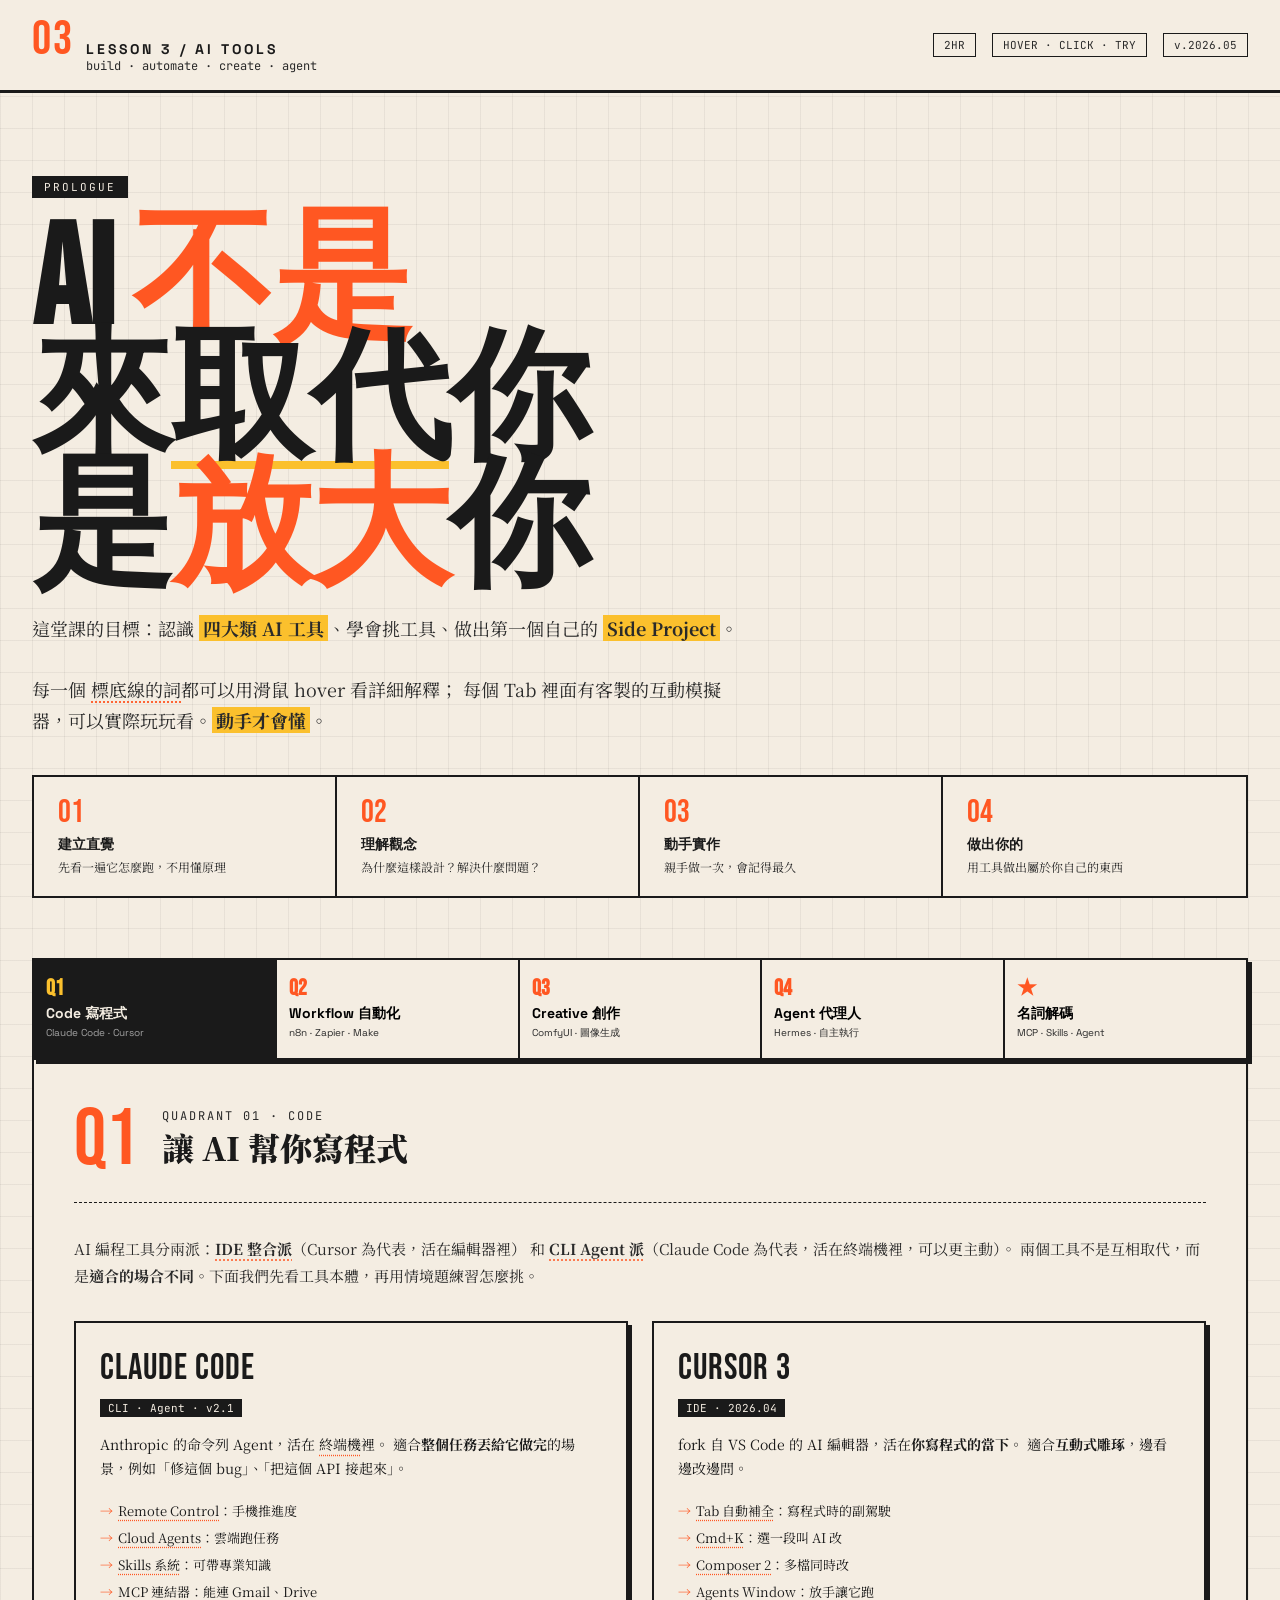
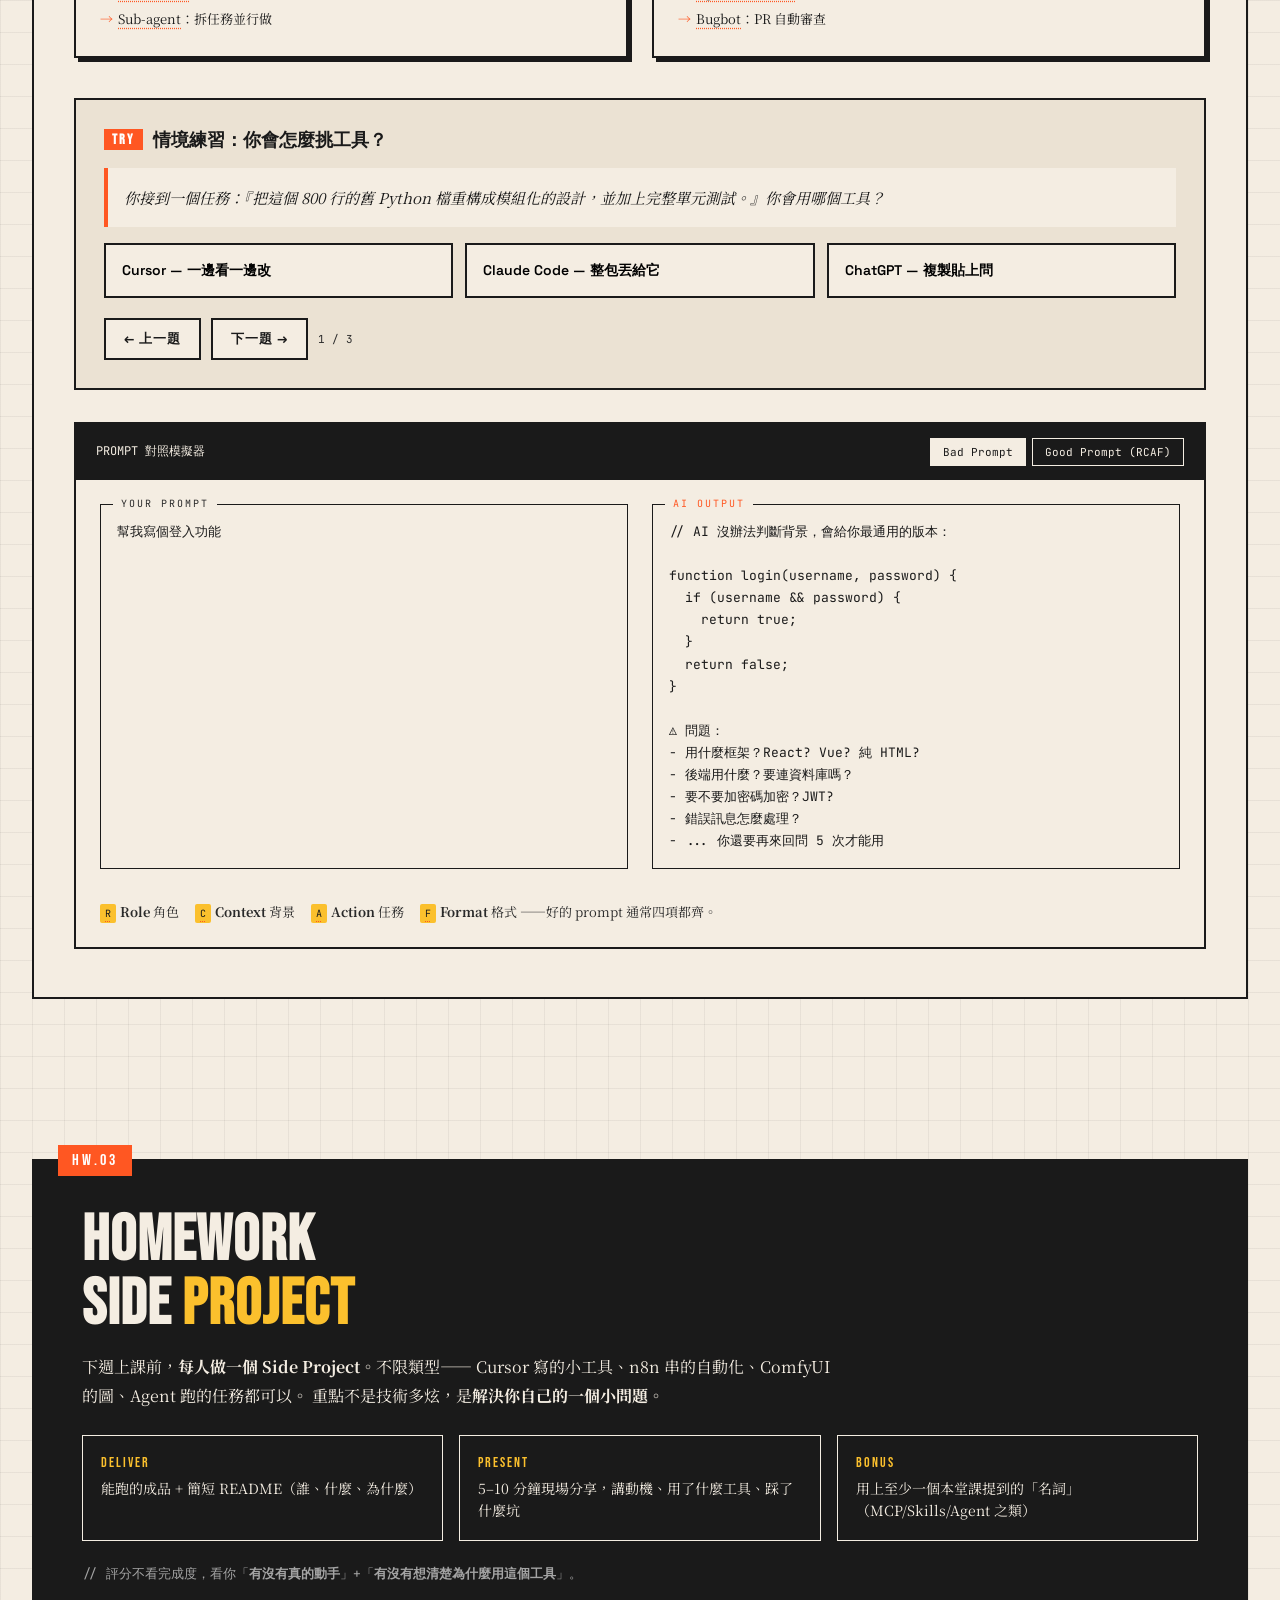
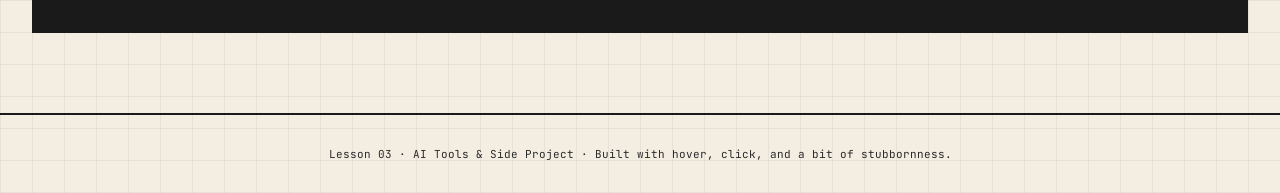
==== web/index.html @ 07c7d07a "version v1.0.0" ====
<!DOCTYPE html>
<html lang="zh-Hant">
<head>
<meta charset="UTF-8">
<meta name="viewport" content="width=device-width, initial-scale=1.0">
<title>Lesson 3 — AI 工具與 Side Project</title>
<link rel="preconnect" href="https://fonts.googleapis.com">
<link rel="preconnect" href="https://fonts.gstatic.com" crossorigin>
<link href="https://fonts.googleapis.com/css2?family=Bebas+Neue&family=Noto+Serif+TC:wght@400;500;700;900&family=JetBrains+Mono:wght@400;500;700&family=Space+Grotesk:wght@400;600;700&display=swap" rel="stylesheet">
<style>
:root {
  --paper: #f4ede2;
  --paper-deep: #ebe2d3;
  --ink: #1a1a1a;
  --ink-soft: #2a2a2a;
  --accent: #ff5722;
  --yellow: #fbc02d;
  --blue: #2962ff;
  --green: #00c853;
  --purple: #6a1b9a;
  --pink: #e91e63;
  --grid: rgba(26, 26, 26, 0.06);
  --shadow: 4px 4px 0 var(--ink);
  --shadow-sm: 2px 2px 0 var(--ink);
}

* { box-sizing: border-box; margin: 0; padding: 0; }

html { scroll-behavior: smooth; }

body {
  font-family: 'Noto Serif TC', serif;
  background: var(--paper);
  color: var(--ink);
  min-height: 100vh;
  overflow-x: hidden;
  background-image:
    linear-gradient(var(--grid) 1px, transparent 1px),
    linear-gradient(90deg, var(--grid) 1px, transparent 1px);
  background-size: 32px 32px;
}

/* ============ HEADER ============ */
header {
  border-bottom: 3px solid var(--ink);
  background: var(--paper);
  position: sticky;
  top: 0;
  z-index: 100;
  backdrop-filter: blur(10px);
}

.header-inner {
  max-width: 1400px;
  margin: 0 auto;
  padding: 16px 32px;
  display: flex;
  align-items: center;
  justify-content: space-between;
  gap: 24px;
  flex-wrap: wrap;
}

.brand {
  display: flex;
  align-items: baseline;
  gap: 12px;
}

.brand-no {
  font-family: 'Bebas Neue', sans-serif;
  font-size: 48px;
  line-height: 1;
  color: var(--accent);
  letter-spacing: 2px;
}

.brand-title {
  font-family: 'Space Grotesk', sans-serif;
  font-weight: 700;
  font-size: 14px;
  text-transform: uppercase;
  letter-spacing: 3px;
}

.brand-sub {
  font-size: 12px;
  color: var(--ink-soft);
  font-family: 'JetBrains Mono', monospace;
}

.meta {
  display: flex;
  gap: 16px;
  font-family: 'JetBrains Mono', monospace;
  font-size: 11px;
  color: var(--ink-soft);
}

.meta div { padding: 4px 10px; border: 1px solid var(--ink); }

/* ============ HERO ============ */
.hero {
  max-width: 1400px;
  margin: 0 auto;
  padding: 80px 32px 60px;
  position: relative;
}

.hero-label {
  display: inline-block;
  background: var(--ink);
  color: var(--paper);
  padding: 4px 12px;
  font-family: 'JetBrains Mono', monospace;
  font-size: 11px;
  letter-spacing: 2px;
  margin-bottom: 24px;
}

.hero-title {
  font-family: 'Bebas Neue', sans-serif;
  font-size: clamp(60px, 11vw, 180px);
  line-height: 0.85;
  letter-spacing: -2px;
  margin-bottom: 24px;
}

.hero-title .em { color: var(--accent); }
.hero-title .underline {
  display: inline-block;
  border-bottom: 8px solid var(--yellow);
  padding-bottom: 0;
}

.hero-deck {
  font-size: 18px;
  max-width: 720px;
  line-height: 1.7;
  margin-bottom: 40px;
  color: var(--ink-soft);
}

.hero-deck b { background: var(--yellow); padding: 0 4px; }

.hero-philos {
  display: grid;
  grid-template-columns: repeat(4, 1fr);
  gap: 0;
  border: 2px solid var(--ink);
  background: var(--paper);
  margin-top: 40px;
}

.hero-philos > div {
  padding: 20px 24px;
  border-right: 2px solid var(--ink);
  position: relative;
}
.hero-philos > div:last-child { border-right: none; }

.hero-philos .step {
  font-family: 'Bebas Neue', sans-serif;
  font-size: 32px;
  color: var(--accent);
  line-height: 1;
}
.hero-philos .step-label {
  font-family: 'Space Grotesk', sans-serif;
  font-weight: 700;
  font-size: 14px;
  margin-top: 6px;
}
.hero-philos .step-desc {
  font-size: 12px;
  color: var(--ink-soft);
  margin-top: 4px;
  line-height: 1.5;
}

/* ============ TABS ============ */
.tabs-section {
  max-width: 1400px;
  margin: 0 auto;
  padding: 0 32px 80px;
}

.tabs-bar {
  display: flex;
  gap: 0;
  border: 2px solid var(--ink);
  background: var(--paper);
  margin-bottom: 0;
  position: sticky;
  top: 90px;
  z-index: 50;
  box-shadow: var(--shadow);
  flex-wrap: wrap;
}

.tab {
  flex: 1;
  min-width: 140px;
  padding: 18px 12px;
  background: var(--paper);
  border: none;
  border-right: 2px solid var(--ink);
  cursor: pointer;
  font-family: 'Space Grotesk', sans-serif;
  font-weight: 700;
  font-size: 13px;
  text-align: left;
  position: relative;
  transition: all 0.2s;
}
.tab:last-child { border-right: none; }

.tab .tab-no {
  font-family: 'Bebas Neue', sans-serif;
  font-size: 22px;
  line-height: 1;
  color: var(--accent);
  display: block;
  margin-bottom: 4px;
}

.tab .tab-name {
  font-size: 14px;
  display: block;
}

.tab .tab-sub {
  font-size: 10px;
  color: var(--ink-soft);
  margin-top: 2px;
  font-weight: 400;
}

.tab:hover {
  background: var(--paper-deep);
}

.tab.active {
  background: var(--ink);
  color: var(--paper);
}
.tab.active .tab-no { color: var(--yellow); }
.tab.active .tab-sub { color: rgba(255,255,255,0.6); }

.tab-panel {
  display: none;
  border: 2px solid var(--ink);
  border-top: none;
  background: var(--paper);
  padding: 48px 40px;
  min-height: 500px;
  animation: fadeIn 0.3s ease;
}

.tab-panel.active { display: block; }

@keyframes fadeIn {
  from { opacity: 0; transform: translateY(8px); }
  to { opacity: 1; transform: translateY(0); }
}

/* ============ TAB CONTENT — SHARED ============ */
.panel-header {
  display: flex;
  align-items: flex-start;
  gap: 24px;
  margin-bottom: 32px;
  padding-bottom: 24px;
  border-bottom: 1px dashed var(--ink);
}

.panel-no {
  font-family: 'Bebas Neue', sans-serif;
  font-size: 80px;
  line-height: 0.8;
  color: var(--accent);
}

.panel-title {
  flex: 1;
}

.panel-title h2 {
  font-family: 'Noto Serif TC', serif;
  font-weight: 900;
  font-size: 32px;
  margin-bottom: 8px;
}

.panel-title .quad {
  font-family: 'JetBrains Mono', monospace;
  font-size: 12px;
  letter-spacing: 2px;
  color: var(--ink-soft);
  text-transform: uppercase;
}

.panel-intro {
  font-size: 15px;
  line-height: 1.8;
  margin-bottom: 32px;
  color: var(--ink-soft);
}

/* ============ HOVER TOOLTIPS (rich) ============ */
.tip {
  position: relative;
  cursor: help;
  text-decoration: underline;
  text-decoration-style: dotted;
  text-decoration-color: var(--accent);
  text-underline-offset: 4px;
}

.tip[data-rich]::after {
  content: '';
  position: absolute;
  z-index: 999;
  pointer-events: none;
}

/* tooltip box rendered via JS */
.rich-tooltip {
  position: fixed;
  z-index: 9999;
  background: var(--ink);
  color: var(--paper);
  padding: 18px 20px;
  max-width: 360px;
  font-family: 'Noto Serif TC', serif;
  font-size: 13px;
  line-height: 1.7;
  box-shadow: 6px 6px 0 var(--accent);
  border: 2px solid var(--ink);
  pointer-events: none;
  opacity: 0;
  transform: translateY(-4px);
  transition: opacity 0.15s, transform 0.15s;
}
.rich-tooltip.visible { opacity: 1; transform: translateY(0); }

.rich-tooltip .rt-title {
  font-family: 'Space Grotesk', sans-serif;
  font-weight: 700;
  font-size: 14px;
  color: var(--yellow);
  margin-bottom: 6px;
  text-transform: uppercase;
  letter-spacing: 1px;
}

.rich-tooltip .rt-section {
  margin-top: 10px;
  padding-top: 10px;
  border-top: 1px dashed rgba(255,255,255,0.2);
}

.rich-tooltip .rt-label {
  font-family: 'JetBrains Mono', monospace;
  font-size: 10px;
  letter-spacing: 2px;
  color: var(--accent);
  text-transform: uppercase;
  margin-bottom: 3px;
}

.rich-tooltip .rt-text { font-size: 13px; line-height: 1.6; }

/* ============ TAB 1 — CODE TOOLS ============ */
.code-grid {
  display: grid;
  grid-template-columns: 1fr 1fr;
  gap: 24px;
  margin-bottom: 40px;
}

.tool-card {
  border: 2px solid var(--ink);
  background: var(--paper);
  padding: 24px;
  position: relative;
  box-shadow: var(--shadow);
}

.tool-card .tool-name {
  font-family: 'Bebas Neue', sans-serif;
  font-size: 36px;
  letter-spacing: 1px;
  margin-bottom: 4px;
}

.tool-card .tool-tag {
  font-family: 'JetBrains Mono', monospace;
  font-size: 11px;
  background: var(--ink);
  color: var(--paper);
  padding: 2px 8px;
  display: inline-block;
  margin-bottom: 16px;
}

.tool-card .tool-desc {
  font-size: 14px;
  line-height: 1.7;
  margin-bottom: 16px;
}

.tool-card .tool-features {
  list-style: none;
  padding: 0;
}

.tool-card .tool-features li {
  font-size: 13px;
  padding: 4px 0;
  padding-left: 18px;
  position: relative;
}
.tool-card .tool-features li::before {
  content: '→';
  position: absolute;
  left: 0;
  color: var(--accent);
  font-weight: bold;
}

/* Scenario picker */
.scenario-box {
  border: 2px solid var(--ink);
  background: var(--paper-deep);
  padding: 28px;
  margin-bottom: 32px;
}

.scenario-box h3 {
  font-family: 'Space Grotesk', sans-serif;
  font-size: 18px;
  margin-bottom: 8px;
  display: flex;
  align-items: center;
  gap: 10px;
}

.scenario-box h3::before {
  content: 'TRY';
  background: var(--accent);
  color: white;
  padding: 2px 8px;
  font-family: 'Bebas Neue', sans-serif;
  font-size: 14px;
  letter-spacing: 2px;
}

.scenario-prompt {
  font-size: 15px;
  line-height: 1.8;
  margin: 16px 0;
  padding: 16px;
  background: var(--paper);
  border-left: 4px solid var(--accent);
  font-style: italic;
}

.scenario-options {
  display: grid;
  grid-template-columns: repeat(auto-fit, minmax(180px, 1fr));
  gap: 12px;
  margin-top: 16px;
}

.scenario-option {
  padding: 16px;
  border: 2px solid var(--ink);
  background: var(--paper);
  cursor: pointer;
  font-family: 'Space Grotesk', sans-serif;
  font-weight: 600;
  font-size: 14px;
  text-align: left;
  transition: all 0.2s;
  position: relative;
}

.scenario-option:hover {
  background: var(--yellow);
  transform: translate(-2px, -2px);
  box-shadow: var(--shadow-sm);
}

.scenario-option.correct {
  background: var(--green);
  color: white;
  border-color: var(--green);
}
.scenario-option.wrong {
  background: var(--paper-deep);
  opacity: 0.6;
  text-decoration: line-through;
}

.scenario-feedback {
  margin-top: 20px;
  padding: 16px;
  background: var(--ink);
  color: var(--paper);
  font-size: 14px;
  line-height: 1.7;
  display: none;
}
.scenario-feedback.show { display: block; animation: fadeIn 0.3s; }
.scenario-feedback .fb-label {
  font-family: 'Bebas Neue', sans-serif;
  font-size: 18px;
  letter-spacing: 2px;
  color: var(--yellow);
  margin-bottom: 8px;
  display: block;
}

/* Prompt simulator */
.prompt-sim {
  border: 2px solid var(--ink);
  margin-top: 32px;
  background: var(--paper);
}

.prompt-sim-header {
  background: var(--ink);
  color: var(--paper);
  padding: 14px 20px;
  display: flex;
  justify-content: space-between;
  align-items: center;
  font-family: 'JetBrains Mono', monospace;
  font-size: 12px;
}

.prompt-sim-tabs {
  display: flex;
}

.prompt-sim-tab {
  padding: 6px 12px;
  background: transparent;
  color: var(--paper);
  border: 1px solid var(--paper);
  cursor: pointer;
  font-family: 'JetBrains Mono', monospace;
  font-size: 11px;
  margin-left: 6px;
}
.prompt-sim-tab.active { background: var(--paper); color: var(--ink); }

.prompt-sim-body {
  padding: 24px;
  display: grid;
  grid-template-columns: 1fr 1fr;
  gap: 24px;
}

.prompt-input-box, .prompt-output-box {
  border: 1px solid var(--ink);
  padding: 16px;
  font-family: 'JetBrains Mono', monospace;
  font-size: 13px;
  line-height: 1.7;
  background: var(--paper);
  min-height: 200px;
  position: relative;
  white-space: pre-wrap;
}

.prompt-input-box::before {
  content: 'YOUR PROMPT';
  position: absolute;
  top: -10px;
  left: 12px;
  background: var(--paper);
  padding: 0 8px;
  font-size: 10px;
  letter-spacing: 2px;
  color: var(--ink-soft);
}
.prompt-output-box::before {
  content: 'AI OUTPUT';
  position: absolute;
  top: -10px;
  left: 12px;
  background: var(--paper);
  padding: 0 8px;
  font-size: 10px;
  letter-spacing: 2px;
  color: var(--accent);
}

.prompt-rcaf-tag {
  display: inline-block;
  font-size: 10px;
  font-family: 'JetBrains Mono', monospace;
  padding: 1px 5px;
  background: var(--yellow);
  color: var(--ink);
  margin-right: 4px;
  border-radius: 2px;
  cursor: help;
}

/* ============ TAB 2 — N8N WORKFLOW ============ */
.n8n-canvas {
  border: 2px solid var(--ink);
  background: var(--paper);
  background-image:
    radial-gradient(circle, rgba(26,26,26,0.15) 1px, transparent 1px);
  background-size: 20px 20px;
  padding: 40px;
  position: relative;
  min-height: 460px;
  overflow-x: auto;
}

.n8n-row {
  display: flex;
  align-items: center;
  gap: 0;
  margin-bottom: 32px;
  flex-wrap: nowrap;
  min-width: 900px;
}

.n8n-node {
  min-width: 160px;
  background: var(--paper);
  border: 2px solid var(--ink);
  border-radius: 8px;
  padding: 12px 14px;
  position: relative;
  cursor: help;
  transition: all 0.2s;
  box-shadow: var(--shadow-sm);
}

.n8n-node:hover {
  transform: translate(-2px, -2px);
  box-shadow: 4px 4px 0 var(--accent);
}

.n8n-node.trigger { background: #fff3e0; border-color: #f57c00; }
.n8n-node.action { background: #e3f2fd; border-color: #1976d2; }
.n8n-node.ai { background: #fce4ec; border-color: var(--pink); }
.n8n-node.output { background: #e8f5e9; border-color: var(--green); }

.n8n-node .node-icon {
  font-family: 'Bebas Neue', sans-serif;
  font-size: 12px;
  letter-spacing: 2px;
  color: var(--ink-soft);
  margin-bottom: 4px;
}

.n8n-node .node-title {
  font-family: 'Space Grotesk', sans-serif;
  font-weight: 700;
  font-size: 14px;
  margin-bottom: 4px;
}

.n8n-node .node-meta {
  font-family: 'JetBrains Mono', monospace;
  font-size: 10px;
  color: var(--ink-soft);
}

.n8n-arrow {
  flex: 0 0 60px;
  height: 2px;
  background: var(--ink);
  position: relative;
}
.n8n-arrow::after {
  content: '';
  position: absolute;
  right: -1px;
  top: -5px;
  width: 0; height: 0;
  border-left: 8px solid var(--ink);
  border-top: 6px solid transparent;
  border-bottom: 6px solid transparent;
}

.n8n-data-flow {
  margin-top: 20px;
  padding: 16px;
  background: var(--ink);
  color: var(--paper);
  font-family: 'JetBrains Mono', monospace;
  font-size: 12px;
  line-height: 1.8;
  border-radius: 4px;
}

.n8n-data-flow .flow-step {
  cursor: pointer;
  padding: 4px 8px;
  display: inline-block;
  margin: 2px;
  border: 1px solid transparent;
}
.n8n-data-flow .flow-step.highlight {
  background: var(--accent);
  border-color: var(--accent);
}

.n8n-builder-controls {
  margin-top: 24px;
  display: flex;
  gap: 12px;
  flex-wrap: wrap;
}

.btn {
  padding: 10px 18px;
  background: var(--ink);
  color: var(--paper);
  border: 2px solid var(--ink);
  font-family: 'Space Grotesk', sans-serif;
  font-weight: 700;
  font-size: 13px;
  cursor: pointer;
  letter-spacing: 1px;
  transition: all 0.15s;
}
.btn:hover { background: var(--accent); border-color: var(--accent); }
.btn-secondary { background: var(--paper); color: var(--ink); }
.btn-secondary:hover { background: var(--yellow); border-color: var(--ink); color: var(--ink); }

/* AI Agent inside diagram */
.agent-anatomy {
  margin-top: 32px;
  border: 2px solid var(--pink);
  background: #fce4ec;
  padding: 24px;
  position: relative;
}

.agent-anatomy h4 {
  font-family: 'Space Grotesk', sans-serif;
  margin-bottom: 14px;
  font-size: 16px;
}

.agent-parts {
  display: grid;
  grid-template-columns: repeat(4, 1fr);
  gap: 12px;
}

.agent-part {
  background: var(--paper);
  border: 2px solid var(--ink);
  padding: 12px;
  text-align: center;
  cursor: help;
  transition: all 0.2s;
}
.agent-part:hover { background: var(--yellow); }
.agent-part .ap-icon {
  font-family: 'Bebas Neue', sans-serif;
  font-size: 28px;
  color: var(--pink);
  display: block;
  line-height: 1;
}
.agent-part .ap-name {
  font-size: 12px;
  font-family: 'Space Grotesk', sans-serif;
  font-weight: 700;
  margin-top: 4px;
}

/* ============ TAB 3 — COMFYUI ============ */
.comfy-stage {
  background: #1a1a1a;
  border: 2px solid var(--ink);
  padding: 32px;
  position: relative;
  background-image:
    linear-gradient(rgba(255,255,255,0.04) 1px, transparent 1px),
    linear-gradient(90deg, rgba(255,255,255,0.04) 1px, transparent 1px);
  background-size: 20px 20px;
  color: white;
  border-radius: 4px;
}

.comfy-stage-title {
  font-family: 'Bebas Neue', sans-serif;
  color: var(--yellow);
  font-size: 18px;
  letter-spacing: 3px;
  margin-bottom: 16px;
}

.comfy-flow {
  display: grid;
  grid-template-columns: repeat(5, 1fr);
  gap: 14px;
  margin-bottom: 24px;
}

.comfy-node {
  background: #2a2a2a;
  border: 1px solid #444;
  border-radius: 4px;
  padding: 10px;
  font-family: 'JetBrains Mono', monospace;
  font-size: 11px;
  line-height: 1.5;
  cursor: help;
  transition: all 0.2s;
  position: relative;
  color: white;
}

.comfy-node:hover {
  border-color: var(--yellow);
  box-shadow: 0 0 12px rgba(251, 192, 45, 0.4);
}

.comfy-node.active {
  border-color: var(--accent);
  background: #3a2a1a;
  box-shadow: 0 0 16px rgba(255, 87, 34, 0.5);
}

.comfy-node .cn-title {
  color: var(--yellow);
  font-weight: 700;
  font-size: 12px;
  margin-bottom: 6px;
  border-bottom: 1px solid #444;
  padding-bottom: 4px;
}

.comfy-node .cn-port {
  display: flex;
  justify-content: space-between;
  font-size: 10px;
  color: #aaa;
  padding: 1px 0;
}

.comfy-node .cn-port .port-out { color: var(--accent); }

.comfy-controls {
  display: grid;
  grid-template-columns: 1fr 1fr;
  gap: 16px;
  margin-top: 20px;
  padding: 16px;
  background: #0f0f0f;
  border-radius: 4px;
}

.comfy-slider {
  display: flex;
  flex-direction: column;
  gap: 6px;
}

.comfy-slider label {
  font-family: 'JetBrains Mono', monospace;
  font-size: 11px;
  color: #aaa;
  display: flex;
  justify-content: space-between;
}
.comfy-slider label .val { color: var(--yellow); font-weight: 700; }

.comfy-slider input[type=range] {
  width: 100%;
  -webkit-appearance: none;
  height: 4px;
  background: #444;
  outline: none;
}
.comfy-slider input[type=range]::-webkit-slider-thumb {
  -webkit-appearance: none;
  width: 16px;
  height: 16px;
  background: var(--yellow);
  border-radius: 50%;
  cursor: pointer;
}

.comfy-slider .slider-explainer {
  font-size: 11px;
  color: #ccc;
  line-height: 1.5;
  font-family: 'Noto Serif TC', serif;
  min-height: 38px;
}

.comfy-walkthrough {
  display: flex;
  gap: 8px;
  margin: 20px 0;
  flex-wrap: wrap;
}
.walk-btn {
  flex: 1;
  min-width: 120px;
  padding: 10px;
  background: #1a1a1a;
  color: white;
  border: 1px solid #444;
  cursor: pointer;
  font-family: 'JetBrains Mono', monospace;
  font-size: 11px;
  transition: all 0.2s;
}
.walk-btn:hover { border-color: var(--yellow); color: var(--yellow); }
.walk-btn.active { background: var(--accent); border-color: var(--accent); color: white; }
.walk-btn .step-no {
  display: block;
  font-family: 'Bebas Neue', sans-serif;
  font-size: 16px;
  margin-bottom: 2px;
}

.walk-explainer {
  background: #1a1a1a;
  border-left: 3px solid var(--yellow);
  padding: 16px;
  font-family: 'Noto Serif TC', serif;
  font-size: 13px;
  line-height: 1.8;
  color: #eee;
  min-height: 80px;
}

/* ============ TAB 4 — AGENT ============ */
.agent-stage {
  background: var(--paper);
  border: 2px solid var(--ink);
  padding: 32px;
  margin-bottom: 24px;
}

.agent-goal-input {
  display: flex;
  gap: 12px;
  margin-bottom: 24px;
  flex-wrap: wrap;
}

.agent-goal-input select {
  flex: 1;
  min-width: 200px;
  padding: 12px;
  border: 2px solid var(--ink);
  background: var(--paper);
  font-family: 'Space Grotesk', sans-serif;
  font-size: 14px;
  font-weight: 600;
}

.react-loop {
  display: grid;
  grid-template-columns: 1fr 60px 1fr;
  gap: 0;
  margin: 32px 0;
}

.react-stage {
  border: 2px solid var(--ink);
  padding: 18px;
  background: var(--paper);
  font-family: 'Space Grotesk', sans-serif;
  position: relative;
  min-height: 90px;
}

.react-stage.active {
  background: var(--yellow);
  box-shadow: var(--shadow-sm);
}
.react-stage.done {
  background: var(--green);
  color: white;
}

.react-stage .rs-label {
  font-family: 'Bebas Neue', sans-serif;
  font-size: 24px;
  letter-spacing: 2px;
  line-height: 1;
}
.react-stage .rs-text {
  font-size: 13px;
  margin-top: 6px;
  line-height: 1.5;
  font-family: 'JetBrains Mono', monospace;
  font-weight: 400;
  min-height: 40px;
}

.react-arr {
  display: flex;
  align-items: center;
  justify-content: center;
  font-family: 'Bebas Neue', sans-serif;
  font-size: 24px;
  color: var(--accent);
}

.agent-trace {
  background: #0f0f0f;
  color: #eee;
  padding: 16px;
  font-family: 'JetBrains Mono', monospace;
  font-size: 12px;
  line-height: 1.7;
  border-radius: 4px;
  max-height: 280px;
  overflow-y: auto;
}

.agent-trace .trace-line { padding: 2px 0; }
.agent-trace .trace-line .timestamp { color: #888; }
.agent-trace .trace-line.thought { color: #ffd54f; }
.agent-trace .trace-line.action { color: #4fc3f7; }
.agent-trace .trace-line.observation { color: #aed581; }
.agent-trace .trace-line.final { color: var(--accent); font-weight: 700; }

/* ============ TAB 5 — CONCEPTS ============ */
.concept-grid {
  display: grid;
  grid-template-columns: 1fr 1fr;
  gap: 24px;
}

.concept-card {
  border: 2px solid var(--ink);
  background: var(--paper);
  position: relative;
  overflow: hidden;
  cursor: pointer;
  transition: all 0.2s;
  box-shadow: var(--shadow);
}

.concept-card:hover { transform: translate(-3px, -3px); box-shadow: 7px 7px 0 var(--ink); }

.concept-card.expanded { grid-column: span 2; cursor: default; }
.concept-card.expanded:hover { transform: none; box-shadow: var(--shadow); }

.concept-header {
  padding: 24px;
  border-bottom: 2px solid var(--ink);
  background: var(--paper-deep);
  display: flex;
  align-items: center;
  gap: 16px;
}

.concept-header .ch-acro {
  font-family: 'Bebas Neue', sans-serif;
  font-size: 56px;
  line-height: 1;
  color: var(--accent);
}

.concept-header .ch-name {
  font-family: 'Space Grotesk', sans-serif;
  font-weight: 700;
  font-size: 18px;
}

.concept-header .ch-full {
  font-size: 11px;
  color: var(--ink-soft);
  font-family: 'JetBrains Mono', monospace;
  margin-top: 2px;
}

.concept-body {
  padding: 24px;
  display: none;
}

.concept-card.expanded .concept-body { display: block; animation: fadeIn 0.3s; }

.concept-card .preview {
  padding: 24px;
  font-size: 14px;
  line-height: 1.7;
}

.concept-card .preview .more {
  display: block;
  margin-top: 12px;
  font-family: 'JetBrains Mono', monospace;
  font-size: 11px;
  color: var(--accent);
}

.concept-section {
  margin-bottom: 28px;
}

.concept-section h4 {
  font-family: 'Space Grotesk', sans-serif;
  font-size: 14px;
  text-transform: uppercase;
  letter-spacing: 2px;
  margin-bottom: 12px;
  padding-bottom: 6px;
  border-bottom: 2px solid var(--ink);
  display: inline-block;
}

.concept-section p {
  font-size: 14px;
  line-height: 1.8;
  margin-bottom: 12px;
}

/* MCP architecture */
.mcp-stack {
  display: flex;
  flex-direction: column;
  gap: 4px;
}

.mcp-layer {
  border: 2px solid var(--ink);
  padding: 14px 18px;
  background: var(--paper-deep);
  cursor: help;
  transition: all 0.2s;
  display: flex;
  justify-content: space-between;
  align-items: center;
}
.mcp-layer:hover { background: var(--yellow); }

.mcp-layer .ml-name {
  font-family: 'Space Grotesk', sans-serif;
  font-weight: 700;
  font-size: 14px;
}

.mcp-layer .ml-egs {
  font-family: 'JetBrains Mono', monospace;
  font-size: 11px;
  color: var(--ink-soft);
}

.mcp-protocol {
  text-align: center;
  padding: 8px;
  font-family: 'JetBrains Mono', monospace;
  font-size: 11px;
  color: var(--accent);
  border: 1px dashed var(--accent);
  margin: 4px 0;
}

.mcp-primitives {
  display: grid;
  grid-template-columns: repeat(3, 1fr);
  gap: 8px;
  margin-top: 16px;
}

.mcp-prim {
  border: 2px solid var(--ink);
  padding: 10px;
  text-align: center;
  cursor: help;
  background: var(--paper);
  transition: all 0.2s;
}
.mcp-prim:hover { background: var(--accent); color: white; }

.mcp-prim .mp-name {
  font-family: 'Space Grotesk', sans-serif;
  font-weight: 700;
  font-size: 13px;
}
.mcp-prim .mp-desc {
  font-size: 11px;
  margin-top: 4px;
  line-height: 1.5;
}

/* Skills folder tree */
.tree {
  font-family: 'JetBrains Mono', monospace;
  font-size: 13px;
  line-height: 1.9;
  background: #0f0f0f;
  color: #eee;
  padding: 20px;
  border-radius: 4px;
}

.tree-line { padding: 2px 0; }
.tree-line.tip { cursor: help; transition: color 0.15s; }
.tree-line.tip:hover { color: var(--yellow); }
.tree-line .file-name { color: white; }
.tree-line .comment { color: #888; margin-left: 12px; }
.tree-line.folder .file-name { color: var(--yellow); }
.tree-line.essential .file-name { color: var(--accent); font-weight: 700; }

.disclosure-layers {
  display: grid;
  grid-template-columns: repeat(3, 1fr);
  gap: 12px;
  margin-top: 20px;
}

.dl-layer {
  border: 2px solid var(--ink);
  padding: 14px;
  background: var(--paper);
  cursor: help;
  transition: all 0.2s;
}
.dl-layer:hover { background: var(--yellow); }

.dl-layer .dl-no {
  font-family: 'Bebas Neue', sans-serif;
  font-size: 28px;
  color: var(--accent);
  line-height: 1;
}
.dl-layer .dl-name {
  font-family: 'Space Grotesk', sans-serif;
  font-weight: 700;
  font-size: 13px;
  margin: 4px 0;
}
.dl-layer .dl-cost {
  font-family: 'JetBrains Mono', monospace;
  font-size: 10px;
  color: var(--ink-soft);
}

/* ============ HOMEWORK ============ */
.homework {
  margin-top: 80px;
  padding: 48px;
  background: var(--ink);
  color: var(--paper);
  border: 2px solid var(--ink);
  position: relative;
}

.homework::before {
  content: 'HW.03';
  position: absolute;
  top: -16px;
  left: 24px;
  background: var(--accent);
  color: white;
  padding: 6px 14px;
  font-family: 'Bebas Neue', sans-serif;
  font-size: 16px;
  letter-spacing: 3px;
}

.homework h2 {
  font-family: 'Bebas Neue', sans-serif;
  font-size: 64px;
  letter-spacing: 1px;
  line-height: 1;
  margin-bottom: 16px;
}
.homework h2 .em { color: var(--yellow); }

.homework-deck {
  font-size: 16px;
  line-height: 1.8;
  margin-bottom: 24px;
  max-width: 760px;
}

.hw-spec {
  display: grid;
  grid-template-columns: repeat(3, 1fr);
  gap: 16px;
  margin: 24px 0;
}

.hw-spec-item {
  border: 1px solid var(--paper);
  padding: 18px;
}

.hw-spec-item .hw-label {
  font-family: 'Bebas Neue', sans-serif;
  font-size: 14px;
  color: var(--yellow);
  letter-spacing: 2px;
}
.hw-spec-item .hw-text {
  font-size: 14px;
  margin-top: 6px;
  line-height: 1.6;
}

footer {
  border-top: 2px solid var(--ink);
  padding: 32px;
  text-align: center;
  font-family: 'JetBrains Mono', monospace;
  font-size: 11px;
  color: var(--ink-soft);
  margin-top: 80px;
}

/* ============ RESPONSIVE ============ */
@media (max-width: 900px) {
  .hero-philos, .agent-parts, .comfy-flow, .mcp-primitives, .disclosure-layers, .hw-spec, .concept-grid, .code-grid, .prompt-sim-body, .react-loop {
    grid-template-columns: 1fr !important;
  }
  .react-arr { display: none; }
  .hero-philos > div { border-right: none; border-bottom: 2px solid var(--ink); }
  .panel-no { font-size: 56px; }
  .tab-panel { padding: 28px 20px; }
}
</style>
</head>
<body>

<header>
  <div class="header-inner">
    <div class="brand">
      <div class="brand-no">03</div>
      <div>
        <div class="brand-title">Lesson 3 / AI Tools</div>
        <div class="brand-sub">build · automate · create · agent</div>
      </div>
    </div>
    <div class="meta">
      <div>2HR</div>
      <div>HOVER · CLICK · TRY</div>
      <div>v.2026.05</div>
    </div>
  </div>
</header>

<section class="hero">
  <div class="hero-label">PROLOGUE</div>
  <h1 class="hero-title">
    AI <span class="em">不是</span><br>
    來<span class="underline">取代</span>你<br>
    是<span class="em">放大</span>你
  </h1>
  <p class="hero-deck">
    這堂課的目標：認識 <b>四大類 AI 工具</b>、學會挑工具、做出第一個自己的 <b>Side Project</b>。
    <br><br>
    每一個 <span class="tip" data-tip-key="hover-rule">標底線的詞</span>都可以用滑鼠 hover 看詳細解釋；
    每個 Tab 裡面有客製的互動模擬器，可以實際玩玩看。<b>動手才會懂</b>。
  </p>

  <div class="hero-philos">
    <div>
      <div class="step">01</div>
      <div class="step-label">建立直覺</div>
      <div class="step-desc">先看一遍它怎麼跑，不用懂原理</div>
    </div>
    <div>
      <div class="step">02</div>
      <div class="step-label">理解觀念</div>
      <div class="step-desc">為什麼這樣設計？解決什麼問題？</div>
    </div>
    <div>
      <div class="step">03</div>
      <div class="step-label">動手實作</div>
      <div class="step-desc">親手做一次，會記得最久</div>
    </div>
    <div>
      <div class="step">04</div>
      <div class="step-label">做出你的</div>
      <div class="step-desc">用工具做出屬於你自己的東西</div>
    </div>
  </div>
</section>

<section class="tabs-section">
  <div class="tabs-bar" role="tablist">
    <button class="tab active" data-tab="t1" role="tab">
      <span class="tab-no">Q1</span>
      <span class="tab-name">Code 寫程式</span>
      <span class="tab-sub">Claude Code · Cursor</span>
    </button>
    <button class="tab" data-tab="t2" role="tab">
      <span class="tab-no">Q2</span>
      <span class="tab-name">Workflow 自動化</span>
      <span class="tab-sub">n8n · Zapier · Make</span>
    </button>
    <button class="tab" data-tab="t3" role="tab">
      <span class="tab-no">Q3</span>
      <span class="tab-name">Creative 創作</span>
      <span class="tab-sub">ComfyUI · 圖像生成</span>
    </button>
    <button class="tab" data-tab="t4" role="tab">
      <span class="tab-no">Q4</span>
      <span class="tab-name">Agent 代理人</span>
      <span class="tab-sub">Hermes · 自主執行</span>
    </button>
    <button class="tab" data-tab="t5" role="tab">
      <span class="tab-no">★</span>
      <span class="tab-name">名詞解碼</span>
      <span class="tab-sub">MCP · Skills · Agent</span>
    </button>
  </div>

  <!-- ============ TAB 1: CODE ============ -->
  <div class="tab-panel active" id="t1">
    <div class="panel-header">
      <div class="panel-no">Q1</div>
      <div class="panel-title">
        <div class="quad">QUADRANT 01 · CODE</div>
        <h2>讓 AI 幫你寫程式</h2>
      </div>
    </div>

    <p class="panel-intro">
      AI 編程工具分兩派：<b><span class="tip" data-tip-key="ide-style">IDE 整合派</span></b>（Cursor 為代表，活在編輯器裡）
      和 <b><span class="tip" data-tip-key="cli-style">CLI Agent 派</span></b>（Claude Code 為代表，活在終端機裡，可以更主動）。
      兩個工具不是互相取代，而是<b>適合的場合不同</b>。下面我們先看工具本體，再用情境題練習怎麼挑。
    </p>

    <div class="code-grid">
      <div class="tool-card">
        <div class="tool-name">CLAUDE CODE</div>
        <span class="tool-tag">CLI · Agent · v2.1</span>
        <p class="tool-desc">
          Anthropic 的命令列 Agent，活在 <span class="tip" data-tip-key="terminal">終端機</span>裡。
          適合<b>整個任務丟給它做完</b>的場景，例如「修這個 bug」、「把這個 API 接起來」。
        </p>
        <ul class="tool-features">
          <li><span class="tip" data-tip-key="cc-remote">Remote Control</span>：手機推進度</li>
          <li><span class="tip" data-tip-key="cc-cloud">Cloud Agents</span>：雲端跑任務</li>
          <li><span class="tip" data-tip-key="cc-skills">Skills 系統</span>：可帶專業知識</li>
          <li><span class="tip" data-tip-key="cc-mcp">MCP 連結器</span>：能連 Gmail、Drive</li>
          <li><span class="tip" data-tip-key="cc-subagent">Sub-agent</span>：拆任務並行做</li>
        </ul>
      </div>

      <div class="tool-card">
        <div class="tool-name">CURSOR 3</div>
        <span class="tool-tag">IDE · 2026.04</span>
        <p class="tool-desc">
          fork 自 VS Code 的 AI 編輯器，活在<b>你寫程式的當下</b>。
          適合<b>互動式雕琢</b>，邊看邊改邊問。
        </p>
        <ul class="tool-features">
          <li><span class="tip" data-tip-key="cur-tab">Tab 自動補全</span>：寫程式時的副駕駛</li>
          <li><span class="tip" data-tip-key="cur-cmd">Cmd+K</span>：選一段叫 AI 改</li>
          <li><span class="tip" data-tip-key="cur-composer">Composer 2</span>：多檔同時改</li>
          <li><span class="tip" data-tip-key="cur-agent">Agents Window</span>：放手讓它跑</li>
          <li><span class="tip" data-tip-key="cur-bugbot">Bugbot</span>：PR 自動審查</li>
        </ul>
      </div>
    </div>

    <!-- Scenario picker -->
    <div class="scenario-box" id="scenarioBox">
      <h3>情境練習：你會怎麼挑工具？</h3>
      <div class="scenario-prompt" id="scenarioPrompt"></div>
      <div class="scenario-options" id="scenarioOptions"></div>
      <div class="scenario-feedback" id="scenarioFeedback"></div>
      <div style="margin-top:20px;display:flex;gap:10px;align-items:center;">
        <button class="btn btn-secondary" id="scenarioPrev">← 上一題</button>
        <button class="btn btn-secondary" id="scenarioNext">下一題 →</button>
        <span style="font-family:'JetBrains Mono',monospace;font-size:11px;color:var(--ink-soft);" id="scenarioCounter"></span>
      </div>
    </div>

    <!-- Prompt simulator -->
    <div class="prompt-sim">
      <div class="prompt-sim-header">
        <span>PROMPT 對照模擬器</span>
        <div class="prompt-sim-tabs">
          <button class="prompt-sim-tab active" data-prompt="bad">Bad Prompt</button>
          <button class="prompt-sim-tab" data-prompt="good">Good Prompt (RCAF)</button>
        </div>
      </div>
      <div class="prompt-sim-body">
        <div class="prompt-input-box" id="promptInput"></div>
        <div class="prompt-output-box" id="promptOutput"></div>
      </div>
      <div style="padding:0 24px 24px;">
        <p style="font-size:13px;line-height:1.7;color:var(--ink-soft);margin-top:8px;">
          <span class="prompt-rcaf-tag tip" data-tip-key="rcaf-r">R</span><b>Role</b> 角色　
          <span class="prompt-rcaf-tag tip" data-tip-key="rcaf-c">C</span><b>Context</b> 背景　
          <span class="prompt-rcaf-tag tip" data-tip-key="rcaf-a">A</span><b>Action</b> 任務　
          <span class="prompt-rcaf-tag tip" data-tip-key="rcaf-f">F</span><b>Format</b> 格式
          ——好的 prompt 通常四項都齊。
        </p>
      </div>
    </div>
  </div>

  <!-- ============ TAB 2: WORKFLOW ============ -->
  <div class="tab-panel" id="t2">
    <div class="panel-header">
      <div class="panel-no">Q2</div>
      <div class="panel-title">
        <div class="quad">QUADRANT 02 · WORKFLOW</div>
        <h2>把重複的事自動化</h2>
      </div>
    </div>

    <p class="panel-intro">
      n8n 是<b>視覺化 workflow 工具</b>——你不用寫程式，把<span class="tip" data-tip-key="n8n-node">節點</span>用線連起來，
      資料就會從一個節點流到下一個節點。
      最強的地方是它的 <b>AI Agent 節點</b>：可以在 workflow 裡塞一個小型 AI 大腦做判斷。下面這張圖實際模擬一個工作流。
    </p>

    <div class="n8n-canvas">
      <div class="n8n-row">
        <div class="n8n-node trigger tip" data-tip-key="n8n-trigger">
          <div class="node-icon">⚡ TRIGGER</div>
          <div class="node-title">Webhook</div>
          <div class="node-meta">收到 form 提交</div>
        </div>
        <div class="n8n-arrow"></div>
        <div class="n8n-node action tip" data-tip-key="n8n-action">
          <div class="node-icon">▶ ACTION</div>
          <div class="node-title">Read Sheet</div>
          <div class="node-meta">查 Google Sheets</div>
        </div>
        <div class="n8n-arrow"></div>
        <div class="n8n-node ai tip" data-tip-key="n8n-aiagent">
          <div class="node-icon">★ AI AGENT</div>
          <div class="node-title">分類 + 回信</div>
          <div class="node-meta">交給 LLM 判斷</div>
        </div>
        <div class="n8n-arrow"></div>
        <div class="n8n-node output tip" data-tip-key="n8n-output">
          <div class="node-icon">✓ OUTPUT</div>
          <div class="node-title">Send Email</div>
          <div class="node-meta">寄出</div>
        </div>
      </div>

      <div class="n8n-data-flow">
        <strong>資料流軌跡</strong>　按下播放看每一步：<br>
        <span class="flow-step" data-step="0">{ form: "聯絡表單" }</span> →
        <span class="flow-step" data-step="1">{ form, history: [...] }</span> →
        <span class="flow-step" data-step="2">{ category, reply: "..." }</span> →
        <span class="flow-step" data-step="3">{ sent: true }</span>
      </div>

      <div class="n8n-builder-controls">
        <button class="btn" id="n8nPlay">▶ 播放 Workflow</button>
        <button class="btn btn-secondary" id="n8nReset">↺ Reset</button>
      </div>
    </div>

    <div class="agent-anatomy">
      <h4>★ AI Agent 節點裡面長這樣</h4>
      <p style="font-size:13px;line-height:1.7;margin-bottom:16px;color:var(--ink-soft);">
        AI Agent 節點不是黑盒子。它內部其實是<b>把幾個元件接在一起</b>——
        每個元件都是另一個獨立節點，可以替換、可以組合。Hover 看每個元件做什麼。
      </p>
      <div class="agent-parts">
        <div class="agent-part tip" data-tip-key="agent-chatmodel">
          <span class="ap-icon">LLM</span>
          <div class="ap-name">Chat Model</div>
        </div>
        <div class="agent-part tip" data-tip-key="agent-memory">
          <span class="ap-icon">MEM</span>
          <div class="ap-name">Memory</div>
        </div>
        <div class="agent-part tip" data-tip-key="agent-tools">
          <span class="ap-icon">TOOLS</span>
          <div class="ap-name">Tools</div>
        </div>
        <div class="agent-part tip" data-tip-key="agent-parser">
          <span class="ap-icon">FMT</span>
          <div class="ap-name">Output Parser</div>
        </div>
      </div>
    </div>
  </div>

  <!-- ============ TAB 3: COMFYUI ============ -->
  <div class="tab-panel" id="t3">
    <div class="panel-header">
      <div class="panel-no">Q3</div>
      <div class="panel-title">
        <div class="quad">QUADRANT 03 · CREATIVE</div>
        <h2>用節點圖控制 AI 畫圖</h2>
      </div>
    </div>

    <p class="panel-intro">
      ComfyUI 看起來複雜，其實就是把 <span class="tip" data-tip-key="sd-process">Stable Diffusion 的繪圖過程</span>拆成<b>一個個可見的節點</b>。
      你不只是輸入「畫一隻貓」，而是看著<b>每個步驟發生什麼事</b>，需要時可以介入任何一階段。
      下面是最基本的 5 步驟，按按鈕走一遍。
    </p>

    <div class="comfy-stage">
      <div class="comfy-stage-title">★ STABLE DIFFUSION PIPELINE</div>

      <div class="comfy-flow" id="comfyFlow">
        <div class="comfy-node tip" data-tip-key="comfy-checkpoint" data-step="0">
          <div class="cn-title">Load Checkpoint</div>
          <div class="cn-port"><span>·</span><span class="port-out">model →</span></div>
          <div class="cn-port"><span>·</span><span class="port-out">clip →</span></div>
          <div class="cn-port"><span>·</span><span class="port-out">vae →</span></div>
        </div>
        <div class="comfy-node tip" data-tip-key="comfy-clip" data-step="1">
          <div class="cn-title">CLIP Text Encode</div>
          <div class="cn-port"><span>← clip</span><span class="port-out">cond →</span></div>
          <div class="cn-port" style="color:#aaa;font-style:italic;">"a cat in space"</div>
        </div>
        <div class="comfy-node tip" data-tip-key="comfy-latent" data-step="2">
          <div class="cn-title">Empty Latent</div>
          <div class="cn-port"><span>·</span><span class="port-out">latent →</span></div>
          <div class="cn-port" style="color:#aaa;">512×512</div>
        </div>
        <div class="comfy-node tip" data-tip-key="comfy-ksampler" data-step="3">
          <div class="cn-title">KSampler</div>
          <div class="cn-port"><span>← model</span><span></span></div>
          <div class="cn-port"><span>← cond</span><span></span></div>
          <div class="cn-port"><span>← latent</span><span class="port-out">latent →</span></div>
          <div class="cn-port" style="color:#aaa;">steps:20 cfg:7</div>
        </div>
        <div class="comfy-node tip" data-tip-key="comfy-vae" data-step="4">
          <div class="cn-title">VAE Decode</div>
          <div class="cn-port"><span>← latent</span><span></span></div>
          <div class="cn-port"><span>← vae</span><span class="port-out">image →</span></div>
        </div>
      </div>

      <div class="comfy-walkthrough">
        <button class="walk-btn active" data-walk="0"><span class="step-no">01</span>讀模型</button>
        <button class="walk-btn" data-walk="1"><span class="step-no">02</span>編碼文字</button>
        <button class="walk-btn" data-walk="2"><span class="step-no">03</span>建空白</button>
        <button class="walk-btn" data-walk="3"><span class="step-no">04</span>採樣</button>
        <button class="walk-btn" data-walk="4"><span class="step-no">05</span>解碼</button>
      </div>

      <div class="walk-explainer" id="walkExplainer"></div>

      <div class="comfy-controls">
        <div class="comfy-slider">
          <label>CFG Scale <span class="val" id="cfgVal">7.0</span></label>
          <input type="range" min="1" max="20" value="7" step="0.5" id="cfgSlider">
          <div class="slider-explainer" id="cfgExplain">數字越大 → AI 越聽你的話，但太聽話會僵硬。</div>
        </div>
        <div class="comfy-slider">
          <label>Steps <span class="val" id="stepsVal">20</span></label>
          <input type="range" min="5" max="50" value="20" id="stepsSlider">
          <div class="slider-explainer" id="stepsExplain">越多步 → 畫越細，但時間和算力翻倍。</div>
        </div>
      </div>
    </div>

    <div style="margin-top:32px;border:2px solid var(--ink);padding:24px;background:var(--paper-deep);">
      <h3 style="font-family:'Space Grotesk',sans-serif;margin-bottom:14px;font-size:16px;">★ 進階控制節點</h3>
      <p style="font-size:13px;line-height:1.7;color:var(--ink-soft);margin-bottom:16px;">
        基本流程跑通後，可以塞進去這些節點來「微調人格」——hover 看每個的功能。
      </p>
      <div style="display:grid;grid-template-columns:repeat(4,1fr);gap:12px;">
        <div class="agent-part tip" data-tip-key="comfy-lora">
          <span class="ap-icon" style="color:var(--purple);">LoRA</span>
          <div class="ap-name">人物/風格微調</div>
        </div>
        <div class="agent-part tip" data-tip-key="comfy-controlnet">
          <span class="ap-icon" style="color:var(--blue);">ControlNet</span>
          <div class="ap-name">姿勢/結構控制</div>
        </div>
        <div class="agent-part tip" data-tip-key="comfy-ipadapter">
          <span class="ap-icon" style="color:var(--green);">IP-Adapter</span>
          <div class="ap-name">用圖當提示</div>
        </div>
        <div class="agent-part tip" data-tip-key="comfy-upscale">
          <span class="ap-icon" style="color:var(--accent);">Upscale</span>
          <div class="ap-name">放大畫質</div>
        </div>
      </div>
    </div>
  </div>

  <!-- ============ TAB 4: AGENT ============ -->
  <div class="tab-panel" id="t4">
    <div class="panel-header">
      <div class="panel-no">Q4</div>
      <div class="panel-title">
        <div class="quad">QUADRANT 04 · AGENT</div>
        <h2>會自己動的 AI</h2>
      </div>
    </div>

    <p class="panel-intro">
      Agent 不是「更聰明的 ChatGPT」，是<b>會自己<span class="tip" data-tip-key="agent-loop">循環推理</span>+用工具</b>的 AI。
      給它一個目標，它會自己想、自己用工具、看結果再決定下一步。
      下面是 <span class="tip" data-tip-key="react">ReAct</span>（Reason + Act）的最基本循環。選個目標按播放。
    </p>

    <div class="agent-stage">
      <div class="agent-goal-input">
        <select id="agentGoal">
          <option value="weather">幫我看明天天氣，如果要下雨就提醒我帶傘</option>
          <option value="report">蒐集本週 AI 新聞，整理成 3 點摘要寄到 Email</option>
          <option value="bug">這份 Python 報錯了，幫我找出 bug 並修好</option>
          <option value="trip">規劃週末台北兩天一夜的小旅行行程</option>
        </select>
        <button class="btn" id="agentRun">▶ 執行 Agent</button>
        <button class="btn btn-secondary" id="agentReset">↺ Reset</button>
      </div>

      <div class="react-loop">
        <div class="react-stage" id="rsReason">
          <div class="rs-label">REASON</div>
          <div class="rs-text" id="rsReasonTxt">等待目標...</div>
        </div>
        <div class="react-arr">→</div>
        <div class="react-stage" id="rsAct">
          <div class="rs-label">ACT</div>
          <div class="rs-text" id="rsActTxt">—</div>
        </div>
      </div>

      <div class="react-loop">
        <div class="react-stage" id="rsObs">
          <div class="rs-label">OBSERVE</div>
          <div class="rs-text" id="rsObsTxt">—</div>
        </div>
        <div class="react-arr">↻</div>
        <div class="react-stage" id="rsLoop">
          <div class="rs-label">LOOP / DONE?</div>
          <div class="rs-text" id="rsLoopTxt">—</div>
        </div>
      </div>

      <div class="agent-trace" id="agentTrace">
        <div class="trace-line"><span class="timestamp">[00:00]</span> 系統就緒，等待目標 ...</div>
      </div>
    </div>

    <div style="display:grid;grid-template-columns:repeat(3,1fr);gap:14px;margin-top:24px;">
      <div class="dl-layer tip" data-tip-key="agent-brain">
        <div class="dl-no">⊕</div>
        <div class="dl-name">Brain · LLM</div>
        <div class="dl-cost">推理核心</div>
      </div>
      <div class="dl-layer tip" data-tip-key="agent-mem-comp">
        <div class="dl-no">⊙</div>
        <div class="dl-name">Memory</div>
        <div class="dl-cost">短期 + 長期</div>
      </div>
      <div class="dl-layer tip" data-tip-key="agent-tools-comp">
        <div class="dl-no">⊗</div>
        <div class="dl-name">Tool Belt</div>
        <div class="dl-cost">能呼叫的外部能力</div>
      </div>
    </div>
  </div>

  <!-- ============ TAB 5: CONCEPTS ============ -->
  <div class="tab-panel" id="t5">
    <div class="panel-header">
      <div class="panel-no">★</div>
      <div class="panel-title">
        <div class="quad">DECODE · KEY CONCEPTS</div>
        <h2>四個一定要懂的名詞</h2>
      </div>
    </div>

    <p class="panel-intro">
      這四個名詞最近半年從圈內紅到圈外，它們不是行銷詞，是<b>解決真實問題的設計</b>。
      點卡片展開細節，hover 任何元素看深層解釋。
    </p>

    <div class="concept-grid" id="conceptGrid">

      <!-- MCP -->
      <div class="concept-card" data-concept="mcp">
        <div class="concept-header">
          <div class="ch-acro">MCP</div>
          <div>
            <div class="ch-name">Model Context Protocol</div>
            <div class="ch-full">AI 跟外部世界的「通用插座」</div>
          </div>
        </div>
        <div class="preview">
          USB-C 之於硬體，MCP 之於 AI——讓任何 AI 跟任何工具用同一套協定講話。
          <span class="more">點擊展開 ↗</span>
        </div>
        <div class="concept-body">
          <div class="concept-section">
            <h4>解決什麼問題</h4>
            <p>
              以前每個 AI 要連 Slack，都要為它寫一個 Slack 接口；連 Gmail 又要寫一個 Gmail 接口——
              N 個 AI × M 個工具 = N×M 個接口，<b>誰寫誰累</b>。MCP 把這個統一成一套協定：
              工具方提供一個 <b>MCP Server</b>，所有 AI 都能用同一套規則接上去。<b>N+M 解法</b>取代 N×M。
            </p>
          </div>
          <div class="concept-section">
            <h4>三層架構（hover 每層看）</h4>
            <div class="mcp-stack">
              <div class="mcp-layer tip" data-tip-key="mcp-host">
                <span class="ml-name">HOST</span>
                <span class="ml-egs">Claude Desktop / Cursor / Claude Code</span>
              </div>
              <div class="mcp-protocol">↕ JSON-RPC 2.0 透過 stdio 或 HTTP/SSE</div>
              <div class="mcp-layer tip" data-tip-key="mcp-client">
                <span class="ml-name">CLIENT</span>
                <span class="ml-egs">Host 內負責跟 Server 溝通的模組</span>
              </div>
              <div class="mcp-protocol">↕ 標準化請求</div>
              <div class="mcp-layer tip" data-tip-key="mcp-server">
                <span class="ml-name">SERVER</span>
                <span class="ml-egs">Slack / Notion / 自家資料庫 / GitHub ...</span>
              </div>
            </div>
          </div>
          <div class="concept-section">
            <h4>三種原語（Server 能提供的東西）</h4>
            <div class="mcp-primitives">
              <div class="mcp-prim tip" data-tip-key="mcp-tools">
                <div class="mp-name">TOOLS</div>
                <div class="mp-desc">能執行的動作</div>
              </div>
              <div class="mcp-prim tip" data-tip-key="mcp-resources">
                <div class="mp-name">RESOURCES</div>
                <div class="mp-desc">能讀取的資料</div>
              </div>
              <div class="mcp-prim tip" data-tip-key="mcp-prompts">
                <div class="mp-name">PROMPTS</div>
                <div class="mp-desc">預設好的提示模板</div>
              </div>
            </div>
          </div>
        </div>
      </div>

      <!-- Skills -->
      <div class="concept-card" data-concept="skills">
        <div class="concept-header">
          <div class="ch-acro">SKL</div>
          <div>
            <div class="ch-name">Skills</div>
            <div class="ch-full">給 AI 的「專業教科書資料夾」</div>
          </div>
        </div>
        <div class="preview">
          一個資料夾，裡面塞了完成某種任務的 SOP、範例、輔助腳本——AI 需要時自己翻來看。
          <span class="more">點擊展開 ↗</span>
        </div>
        <div class="concept-body">
          <div class="concept-section">
            <h4>為什麼需要</h4>
            <p>
              LLM 知識很廣但不深。要它做<b>你公司獨有</b>的事——例如「用我們的格式寫週報」、「用我們的 SOP 做 code review」——
              丟在 system prompt 太亂、塞每次對話太貴。<b>Skills 是把這些專業知識封裝成資料夾</b>，
              AI 用到時自己去讀。標準從 Anthropic 開始，現在 <span class="tip" data-tip-key="skill-cross">Cursor / Codex / Gemini CLI</span> 都跟進。
            </p>
          </div>
          <div class="concept-section">
            <h4>資料夾長這樣</h4>
            <div class="tree">
              <div class="tree-line folder"><span class="file-name">my-skill/</span></div>
              <div class="tree-line essential tip" data-tip-key="skill-md">├── <span class="file-name">SKILL.md</span><span class="comment"># 入口 + 觸發條件</span></div>
              <div class="tree-line tip" data-tip-key="skill-scripts">├── <span class="file-name">scripts/</span><span class="comment"># 輔助腳本</span></div>
              <div class="tree-line tip" data-tip-key="skill-refs">├── <span class="file-name">references/</span><span class="comment"># 詳細文件</span></div>
              <div class="tree-line tip" data-tip-key="skill-assets">├── <span class="file-name">assets/</span><span class="comment"># 模板、範本</span></div>
              <div class="tree-line tip" data-tip-key="skill-evals">└── <span class="file-name">evals/</span><span class="comment"># 測試用例</span></div>
            </div>
          </div>
          <div class="concept-section">
            <h4>漸進式揭露（Progressive Disclosure）</h4>
            <p style="font-size:13px;color:var(--ink-soft);margin-bottom:12px;">
              不是一次把所有知識塞給 AI，而是<b>需要才讀</b>，省 token 又省時間。
            </p>
            <div class="disclosure-layers">
              <div class="dl-layer tip" data-tip-key="skill-l1">
                <div class="dl-no">L1</div>
                <div class="dl-name">Metadata</div>
                <div class="dl-cost">永遠載入，~50 字</div>
              </div>
              <div class="dl-layer tip" data-tip-key="skill-l2">
                <div class="dl-no">L2</div>
                <div class="dl-name">SKILL.md</div>
                <div class="dl-cost">需要時讀，~5K token</div>
              </div>
              <div class="dl-layer tip" data-tip-key="skill-l3">
                <div class="dl-no">L3</div>
                <div class="dl-name">深層檔案</div>
                <div class="dl-cost">真的要才讀</div>
              </div>
            </div>
          </div>
        </div>
      </div>

      <!-- Agent -->
      <div class="concept-card" data-concept="agent">
        <div class="concept-header">
          <div class="ch-acro">AGT</div>
          <div>
            <div class="ch-name">Agent</div>
            <div class="ch-full">會自己想 + 用工具的 AI</div>
          </div>
        </div>
        <div class="preview">
          不是更會聊天的 LLM，是會「想 → 做 → 看結果 → 再想」這樣循環直到完成目標。
          <span class="more">點擊展開 ↗</span>
        </div>
        <div class="concept-body">
          <div class="concept-section">
            <h4>跟普通 LLM 的差異</h4>
            <p>
              普通 LLM：你問一句它答一句，回完就結束。<br>
              Agent：給它<b>目標</b>而不是問題，它會自己拆解、自己用工具、看結果不對再修正——<b>會一直跑直到目標達成</b>。
              關鍵差別是<b>有 loop</b> 和<b>有工具</b>。
            </p>
          </div>
          <div class="concept-section">
            <h4>核心循環：ReAct</h4>
            <p style="font-size:13px;color:var(--ink-soft);margin-bottom:8px;">
              Reasoning + Acting 的縮寫，2022 年提出，現在所有 Agent 框架的基礎。
            </p>
            <div style="font-family:'JetBrains Mono',monospace;font-size:13px;line-height:1.9;background:#0f0f0f;color:#eee;padding:18px;border-radius:4px;">
<span style="color:var(--yellow);">while</span> not goal_reached:<br>
&nbsp;&nbsp;<span style="color:#ffd54f;">thought</span> = llm.<span class="tip" data-tip-key="agent-reason-step">reason</span>(state)<br>
&nbsp;&nbsp;<span style="color:#4fc3f7;">action</span> = llm.<span class="tip" data-tip-key="agent-act-step">choose_tool</span>(thought)<br>
&nbsp;&nbsp;<span style="color:#aed581;">observation</span> = <span class="tip" data-tip-key="agent-exec-step">execute</span>(action)<br>
&nbsp;&nbsp;state.<span class="tip" data-tip-key="agent-update-step">update</span>(observation)
            </div>
          </div>
          <div class="concept-section">
            <h4>組成元件</h4>
            <div class="mcp-primitives">
              <div class="mcp-prim tip" data-tip-key="agent-c-brain">
                <div class="mp-name">BRAIN</div>
                <div class="mp-desc">LLM 推理</div>
              </div>
              <div class="mcp-prim tip" data-tip-key="agent-c-mem">
                <div class="mp-name">MEMORY</div>
                <div class="mp-desc">短/長記憶</div>
              </div>
              <div class="mcp-prim tip" data-tip-key="agent-c-tools">
                <div class="mp-name">TOOLS</div>
                <div class="mp-desc">外部能力</div>
              </div>
            </div>
          </div>
        </div>
      </div>

      <!-- Hermes -->
      <div class="concept-card" data-concept="hermes">
        <div class="concept-header">
          <div class="ch-acro">HMS</div>
          <div>
            <div class="ch-name">Hermes Agent</div>
            <div class="ch-full">會記得你 + 自己學新技能的開源 Agent</div>
          </div>
        </div>
        <div class="preview">
          Nous Research 推的開源 Agent 框架。最特別：自動把學到的事寫成 Skill 給未來的自己用。
          <span class="more">點擊展開 ↗</span>
        </div>
        <div class="concept-body">
          <div class="concept-section">
            <h4>三大特色</h4>
            <div style="display:grid;grid-template-columns:1fr;gap:12px;">
              <div class="dl-layer tip" data-tip-key="hermes-mem">
                <div class="dl-no">01</div>
                <div class="dl-name">持久記憶</div>
                <div class="dl-cost">不會像 ChatGPT 每次清空</div>
              </div>
              <div class="dl-layer tip" data-tip-key="hermes-skill">
                <div class="dl-no">02</div>
                <div class="dl-name">自動 Skill 生成</div>
                <div class="dl-cost">學會新事自己寫成 Skill</div>
              </div>
              <div class="dl-layer tip" data-tip-key="hermes-gateway">
                <div class="dl-no">03</div>
                <div class="dl-name">多平台 Gateway</div>
                <div class="dl-cost">同一個 Agent 能在 Discord/Slack/Web 出現</div>
              </div>
            </div>
          </div>
          <div class="concept-section">
            <h4>為什麼重要</h4>
            <p>
              它不是最聰明的 Agent，但它<b>會學習</b>。
              用得越久，越懂你；用得越久，會的事越多。其他 Agent 每次重啟都是新生兒，Hermes 是<b>真的有記憶有經驗</b>的 Agent。
              而且 MIT license，<b>免費可商用</b>。
            </p>
          </div>
        </div>
      </div>

    </div>
  </div>

</section>

<!-- ============ HOMEWORK ============ -->
<section style="max-width:1400px;margin:0 auto;padding:0 32px;">
  <div class="homework">
    <h2>HOMEWORK<br>SIDE <span class="em">PROJECT</span></h2>
    <p class="homework-deck">
      下週上課前，<b>每人做一個 Side Project</b>。不限類型——
      Cursor 寫的小工具、n8n 串的自動化、ComfyUI 的圖、Agent 跑的任務都可以。
      重點不是技術多炫，是<b>解決你自己的一個小問題</b>。
    </p>

    <div class="hw-spec">
      <div class="hw-spec-item">
        <div class="hw-label">DELIVER</div>
        <div class="hw-text">能跑的成品 + 簡短 README（誰、什麼、為什麼）</div>
      </div>
      <div class="hw-spec-item">
        <div class="hw-label">PRESENT</div>
        <div class="hw-text">5–10 分鐘現場分享，講動機、用了什麼工具、踩了什麼坑</div>
      </div>
      <div class="hw-spec-item">
        <div class="hw-label">BONUS</div>
        <div class="hw-text">用上至少一個本堂課提到的「名詞」（MCP/Skills/Agent 之類）</div>
      </div>
    </div>

    <p style="font-size:13px;font-family:'JetBrains Mono',monospace;color:rgba(255,255,255,0.6);margin-top:24px;">
      // 評分不看完成度，看你「<b>有沒有真的動手</b>」+「<b>有沒有想清楚為什麼用這個工具</b>」。
    </p>
  </div>
</section>

<footer>
  Lesson 03 · AI Tools &amp; Side Project · Built with hover, click, and a bit of stubbornness.
</footer>

<!-- ============ JS ============ -->
<script>
// ============ TIP DATA ============
const tipData = {
  // hover rule
  "hover-rule": {
    title: "Hover 互動",
    plain: "把滑鼠移到任何點點底線的詞上面，會跳出黑色卡片解釋。",
    example: "像現在這樣 :)",
    why: "白話 + 例子 + 為什麼重要——三層解釋，看完就懂。"
  },
  // Code tools
  "ide-style": {
    title: "IDE 整合派",
    plain: "AI 工具住在你的程式編輯器裡，邊寫邊問邊改。",
    example: "Cursor、Windsurf、GitHub Copilot 都是這派。",
    why: "適合『一邊寫一邊雕』的場景，能即時看程式碼變化，控制感最高。"
  },
  "cli-style": {
    title: "CLI Agent 派",
    plain: "AI 工具住在你的終端機，你給它任務它自己做完。",
    example: "Claude Code、Aider、OpenAI Codex CLI 都是這派。",
    why: "適合『整包丟給它』的任務，不用一直盯著它寫每一行，但要學會描述任務。"
  },
  "terminal": {
    title: "終端機 (Terminal)",
    plain: "黑底白字、用打字操作電腦的視窗。Mac 是 Terminal，Windows 是 PowerShell/cmd。",
    example: "你看過電影裡駭客打 code 那種畫面，就是這個。",
    why: "工程師日常工具。會用 CLI 等於會用『電腦的後門』，能做的事比 GUI 多很多。"
  },
  "cc-remote": {
    title: "Remote Control",
    plain: "Claude Code 在電腦跑，你用手機 web 介面看進度、給指令。",
    example: "通勤時用手機補一句『順便加單元測試』，回家就改好了。",
    why: "AI 任務通常要 5-30 分鐘，不用一直坐在電腦前等。"
  },
  "cc-cloud": {
    title: "Cloud Agents",
    plain: "Claude Code 直接在 Anthropic 的雲端跑，不是你電腦。",
    example: "晚上下指令『跑完這 20 個任務』，關電腦睡覺，早上看結果。",
    why: "解放你本機算力，也能跑超長任務不怕電腦休眠。"
  },
  "cc-skills": {
    title: "Skills 系統",
    plain: "把專業知識（你公司的編碼規範、報告格式）封進資料夾，需要時 AI 自己讀。",
    example: "做完一次完美的週報後寫成 Skill，下次說『寫週報』它就用一樣格式。",
    why: "讓 AI 真的『懂你的領域』，而不是每次都從零教它。"
  },
  "cc-mcp": {
    title: "MCP 連結器",
    plain: "讓 Claude Code 能直接讀 Gmail、Drive、Slack 這些外部工具。",
    example: "說『讀我 Drive 那份規格，照著實作』，它真的會打開 Drive 讀。",
    why: "不用複製貼上、不用截圖，AI 直接接到你的工作環境。"
  },
  "cc-subagent": {
    title: "Sub-agent",
    plain: "把大任務拆成幾個小 Agent 同時跑，互不干擾。",
    example: "『同時做這 3 個功能』→ 三個 sub-agent 各做一個，做完再合起來。",
    why: "速度快，而且每個 sub-agent 用獨立 context，不會互相干擾。"
  },
  "cur-tab": {
    title: "Tab 自動補全",
    plain: "你打字到一半按 Tab，AI 把整段補完。比 Copilot 更敢猜。",
    example: "你寫到 `function calc`，按 Tab 它直接寫完整個 calculate 函數。",
    why: "輸入速度 3-5 倍，但要學會『不要全收』，只收對的。"
  },
  "cur-cmd": {
    title: "Cmd+K（Mac）/ Ctrl+K",
    plain: "選一段程式碼按 Cmd+K，輸入指令叫 AI 改這段。",
    example: "選一個函數按 Cmd+K，打『加 try-catch』，它就只改那段。",
    why: "比起『重寫整個檔案』，能精準修改範圍更安全。"
  },
  "cur-composer": {
    title: "Composer 2",
    plain: "Cursor 3 的多檔協作面板，能同時改多個檔案。",
    example: "說『把 user 改成 customer』，它會掃所有檔案一次改完。",
    why: "重構（refactor）類任務本來就跨檔，一檔一檔改容易漏。"
  },
  "cur-agent": {
    title: "Agents Window",
    plain: "Cursor 3 新功能：給目標讓 Agent 自己跑，可以本地或雲端。",
    example: "『實作這個 issue』→ Agent 自己讀 issue、寫程式、跑測試。",
    why: "從『AI 副駕駛』升級到『AI 自主開發』。"
  },
  "cur-bugbot": {
    title: "Bugbot",
    plain: "你開 PR（Pull Request）時自動跳出來審查，找 bug 和品質問題。",
    example: "PR 開了 30 秒後 Bugbot 留言：『這裡少了 null check』。",
    why: "等同免費的 senior code reviewer，PR 進 main 前多一道濾網。"
  },
  // RCAF
  "rcaf-r": { title: "R · Role 角色", plain: "告訴 AI 它是誰、用什麼立場回答。", example: "『你是資深前端工程師』vs 沒講——回答風格差很多。", why: "鎖定 AI 的口吻、深度、慣用詞，省掉一堆來回追問。" },
  "rcaf-c": { title: "C · Context 背景", plain: "把 AI 不知道的背景講清楚——專案是什麼、目標、限制。", example: "『這是一個給長輩用的 app，按鈕要大』vs 不講——出來的東西完全不同。", why: "AI 不會通靈，背景越清楚答案越貼。" },
  "rcaf-a": { title: "A · Action 任務", plain: "明確說你要它做什麼，動詞開頭。", example: "『列出 5 個方案』比『有什麼方案』精準。", why: "模糊指令 → 模糊回答。動詞 + 數量 + 對象，三個都要有。" },
  "rcaf-f": { title: "F · Format 格式", plain: "講你要什麼樣式的輸出——表格、清單、程式碼、JSON。", example: "『用 Markdown 表格』vs 沒講——可能寫一坨段落要你自己整理。", why: "省掉『再幫我整理成表格』的二次來回。" },
  // n8n
  "n8n-node": {
    title: "節點 (Node)",
    plain: "n8n 工作流的最小單位。每個節點做一件事——讀資料、發 email、呼叫 API。",
    example: "「讀 Google Sheet」是一個節點，「寄信」是另一個節點。",
    why: "節點化讓非工程師也能組裝邏輯，把線條連對就會動。"
  },
  "n8n-trigger": {
    title: "Trigger 觸發節點",
    plain: "Workflow 的起點，決定『什麼時候觸發』。",
    example: "Webhook 收到請求、定時、收到 email、Slack 訊息——都能當 trigger。",
    why: "Workflow 必須有人按開關才會跑，trigger 就是那個開關。"
  },
  "n8n-action": {
    title: "Action 動作節點",
    plain: "做事的節點——讀寫資料、呼叫 API、運算。",
    example: "讀 Sheet、發 Slack、查資料庫、轉檔案格式都是 action。",
    why: "Trigger 之後 workflow 真正『做事』的部分都在 action。"
  },
  "n8n-aiagent": {
    title: "AI Agent 節點",
    plain: "n8n 內建的 LLM 節點，可以塞進 workflow 裡做判斷或生成。",
    example: "客服信進來 → AI Agent 判斷類別 + 寫回覆 → 寄出。",
    why: "讓 workflow 從『純規則』升級到『會判斷』，能處理非結構化文字。"
  },
  "n8n-output": {
    title: "Output 輸出節點",
    plain: "Workflow 的終點，把結果送到外部——email、Slack、資料庫。",
    example: "判斷完的回覆寄信、處理完的資料寫回 Sheet。",
    why: "再厲害的 workflow 沒有輸出等於沒做事。"
  },
  // AI Agent inside n8n
  "agent-chatmodel": {
    title: "Chat Model",
    plain: "Agent 的大腦——一個 LLM，可以選 GPT-4、Claude、本地 Llama。",
    example: "便宜任務用 Haiku、複雜任務用 Opus，依場景換。",
    why: "Agent 的智商和成本就看這顆模型，可換才有彈性。"
  },
  "agent-memory": {
    title: "Memory",
    plain: "讓 Agent 記得跟同一使用者之前的對話。",
    example: "用戶昨天說自己叫小美，今天再來 Agent 直接喊『小美你好』。",
    why: "沒有 memory，Agent 永遠是金魚腦，每次都從零開始。"
  },
  "agent-tools": {
    title: "Tools",
    plain: "Agent 能呼叫的外部能力——查網路、寄信、跑計算、查資料庫。",
    example: "問『明天天氣』→ Agent 自己呼叫天氣 API → 回答。",
    why: "沒 tools 的 Agent 只能聊天；有 tools 才能真的做事。"
  },
  "agent-parser": {
    title: "Output Parser",
    plain: "把 LLM 的自然語言輸出轉成<b>結構化資料</b>（JSON、欄位）。",
    example: "LLM 寫一段話 → Parser 抽出『類別=投訴, 緊急度=高』。",
    why: "後面節點需要結構化資料才能處理，Parser 是橋樑。"
  },
  // Comfy
  "sd-process": {
    title: "Stable Diffusion 繪圖過程",
    plain: "AI 從一張全是雜訊的圖開始，一步步『去噪』，最後變成你要的圖。",
    example: "想成米開朗基羅那句話：『雕像本來就在石頭裡，我只是把不要的部分去掉。』",
    why: "懂這個過程，才能知道為什麼可以用 ControlNet、LoRA 在某個階段介入。"
  },
  "comfy-checkpoint": {
    title: "Checkpoint（模型檔）",
    plain: "整個 AI 的『大腦本體』，包含模型權重，通常 2-7GB。",
    example: "SD 1.5、SDXL、Flux、Pony Diffusion 都是不同的 checkpoint。",
    why: "Checkpoint 決定畫風基底——寫實、動漫、油畫風格從這裡選。"
  },
  "comfy-clip": {
    title: "CLIP Text Encode",
    plain: "把你的文字 prompt 翻譯成 AI 看得懂的『向量』。",
    example: "「a cat in space」→ 一串 768 維的數字向量。",
    why: "AI 不懂文字，只懂數字。CLIP 是文字進 AI 的門口。"
  },
  "comfy-latent": {
    title: "Latent（潛在空間）",
    plain: "AI 不直接畫像素，先在『壓縮過的空間』畫，最後再還原成圖。",
    example: "想成草圖階段——先在小張草稿紙畫，最後才放大成正式畫。",
    why: "在 latent 算比直接算像素快 64 倍，這就是 SD 能在家用顯卡跑的關鍵。"
  },
  "comfy-ksampler": {
    title: "KSampler（採樣器）",
    plain: "真正『畫圖』的節點。從雜訊一步步去噪，畫成你要的東西。",
    example: "Steps=20 就是去噪 20 次；CFG 控制有多聽 prompt 的話。",
    why: "整個 pipeline 最重要的節點。也是吃時間和 GPU 的大頭。"
  },
  "comfy-vae": {
    title: "VAE Decode",
    plain: "把 latent（壓縮空間）的結果還原成<b>真正的像素圖</b>。",
    example: "latent 算完是個 64×64 的矩陣，VAE 把它變成 512×512 的圖。",
    why: "沒 VAE 就只能看 latent 的鬼影。VAE 是出口的翻譯官。"
  },
  "comfy-lora": {
    title: "LoRA",
    plain: "輕量級的『風格外掛』，可以微調 checkpoint 但不用換整個模型。",
    example: "想畫指定角色 → 載入該角色 LoRA → 套用，幾秒就好。",
    why: "Checkpoint 幾 GB，LoRA 幾十 MB——可以混搭多個風格而不爆顯卡。"
  },
  "comfy-controlnet": {
    title: "ControlNet",
    plain: "用一張圖控制構圖——姿勢、深度、邊緣輪廓都能照搬。",
    example: "丟一張 V 字手勢的圖 → 生出來的人物會一樣 V 字手勢。",
    why: "純文字描述構圖很難，ControlNet 讓你『看圖辦事』。"
  },
  "comfy-ipadapter": {
    title: "IP-Adapter",
    plain: "用一張圖當『風格 prompt』。",
    example: "想要某張畫的色調？丟給 IP-Adapter，它會把那種風格套到新圖上。",
    why: "比文字描述風格精準，「賽博龐克 + 莫蘭迪色調」這種組合能複製。"
  },
  "comfy-upscale": {
    title: "Upscale 放大",
    plain: "把生成的小圖放大成高解析度。",
    example: "512×512 生成 → 用 ESRGAN 放大到 2048×2048。",
    why: "直接生 2K 太吃顯卡也容易壞圖；先生小再放大穩定多了。"
  },
  // Agent
  "agent-loop": {
    title: "循環推理",
    plain: "Agent 不是一次回答完就結束，是『想 → 做 → 看結果 → 再想』反覆做到目標達成。",
    example: "查天氣失敗 → 換工具再查 → 還是失敗 → 跟使用者說對不起。",
    why: "這個 loop 是 Agent 跟普通 LLM 最大差異——能自我修正。"
  },
  "react": {
    title: "ReAct",
    plain: "Reasoning + Acting 的縮寫。先推理再行動，行動完看結果再推理。",
    example: "Thought：要查天氣 → Action：呼叫 weather API → Observation：明天下雨 → Thought：要提醒帶傘。",
    why: "現代幾乎所有 Agent 框架（LangChain、AutoGen）都基於這個。"
  },
  "agent-brain": {
    title: "Brain (LLM)",
    plain: "Agent 的推理核心，決定下一步做什麼。",
    example: "GPT-4、Claude、Gemini 等任何 LLM 都能當 brain。",
    why: "Brain 的智商決定 Agent 的智商上限。但 brain 也是最貴的部分。"
  },
  "agent-mem-comp": {
    title: "Memory 記憶",
    plain: "短期記憶：這次對話。長期記憶：跨對話的事實、偏好。",
    example: "短期：剛剛說 A → 接著用 A。長期：使用者偏好 → 永遠記得。",
    why: "沒記憶的 Agent = 失憶症患者，每次都要重新介紹自己。"
  },
  "agent-tools-comp": {
    title: "Tool Belt",
    plain: "Agent 能呼叫的外部工具列表——搜尋、寄信、跑 code、查資料庫。",
    example: "工具腰帶上掛越多東西能力越強，但選錯工具會出事。",
    why: "Tools 決定 Agent 能在<b>真實世界</b>做什麼，光想沒用要能動手。"
  },
  // MCP detailed
  "mcp-host": { title: "Host", plain: "你直接互動的 AI 介面。", example: "Claude Desktop、Cursor、Claude Code 都是 host。", why: "Host 統一介面，外面的 server 怎麼接它都不用改。" },
  "mcp-client": { title: "Client", plain: "Host 內部負責跟一個 MCP Server 講話的小模組。", example: "Claude Desktop 同時開 Slack server 和 Notion server，就有兩個 client。", why: "Client 把網路通訊細節包起來，Host 不用管 protocol 細節。" },
  "mcp-server": { title: "Server", plain: "提供能力的那一方——可以是 SaaS、本地工具、自家資料庫。", example: "Slack 官方 MCP server、自己寫的內部 wiki MCP server。", why: "工具方寫一次 server，所有 host 都能用——不用為每個 AI 重寫。" },
  "mcp-tools": { title: "Tools 工具", plain: "Server 提供的『可執行動作』。", example: "send_message、create_issue、query_database。", why: "Agent 能不能做事看 tools 開了多少。" },
  "mcp-resources": { title: "Resources 資源", plain: "Server 提供的『可讀取資料』。", example: "讀檔案、讀某個 API 的 endpoint。", why: "讓 AI 能查上下文，不用每次都複製貼上。" },
  "mcp-prompts": { title: "Prompts 提示模板", plain: "Server 預先寫好的提示模板。", example: "Slack server 提供「總結頻道」的 prompt 範本。", why: "標準化常用任務，使用者不用每次重寫 prompt。" },
  // Skills detailed
  "skill-cross": { title: "跨平台 Skill", plain: "同一份 Skill 資料夾，可以同時被 Claude Code、Cursor、Codex 讀。", example: "你公司寫的「報告格式 Skill」一份檔案多家工具共用。", why: "避免每家工具一套——選工具的成本變低。" },
  "skill-md": { title: "SKILL.md", plain: "Skill 的入口檔，第一行寫『什麼時候該用這個 skill』。", example: "「當使用者要寫週報時，使用此 skill。包含格式、範例、輔助腳本。」", why: "AI 看這個檔決定要不要用 → 寫得清楚才會被觸發。" },
  "skill-scripts": { title: "scripts/", plain: "輔助腳本——Python、shell、JS 都行。", example: "週報 Skill 裡有個 `extract_metrics.py`，從 GitHub 抓本週 commit 統計。", why: "把 AI 不擅長的『精確計算』交給程式做，AI 只負責編排。" },
  "skill-refs": { title: "references/", plain: "詳細參考資料，需要時 AI 才讀。", example: "公司詳細的編碼規範、客戶資料 schema 放這裡。", why: "比 SKILL.md 更深的細節，避免主檔太長。" },
  "skill-assets": { title: "assets/", plain: "模板、範本檔。", example: "週報的 Word 模板、簡報的 ppt 模板。", why: "AI 不用每次重做版面，套模板就好——保持一致性。" },
  "skill-evals": { title: "evals/", plain: "測試用例，驗證 Skill 真的有效。", example: "10 個範例輸入 + 預期輸出，跑一次知道有沒有壞。", why: "Skill 是會迭代的東西，沒 eval 就不知道改一改有沒有變差。" },
  "skill-l1": { title: "L1 · Metadata", plain: "永遠載入的最少資訊——只有 skill 名字 + 觸發條件。", example: "~50 字，告訴 AI『有這個 skill 存在』。", why: "成本超低，就算十幾個 skill 一起載也沒事。" },
  "skill-l2": { title: "L2 · SKILL.md", plain: "AI 決定要用這個 skill 後才完整讀。", example: "幾 K token，包含怎麼做、範例、注意事項。", why: "只在『真的要用時』才付這個成本，省 token。" },
  "skill-l3": { title: "L3 · 深層檔案", plain: "scripts/、references/、assets/——AI 真的需要才開。", example: "做到一半發現要查規範，才打開 references/coding-style.md。", why: "三層設計就是『按需付費』，跟 lazy loading 同樣概念。" },
  // Agent detailed
  "agent-reason-step": { title: "Reason 推理", plain: "LLM 看當前狀態，決定下一步做什麼。", example: "「目標是查天氣，我還沒查，下一步應該呼叫天氣 API。」", why: "推理品質決定 Agent 智商。LLM 越強這步越強。" },
  "agent-act-step": { title: "Choose Tool 選工具", plain: "LLM 從 tool belt 挑一個工具來執行。", example: "「呼叫 weather_api(city='Taipei', date='tomorrow')」。", why: "選錯工具或參數錯了，後面就走偏。"},
  "agent-exec-step": { title: "Execute 執行", plain: "實際呼叫工具，拿到結果。", example: "API 回傳：{ rain: true, temp: 18 }。", why: "這步是 Agent 跟真實世界交手——可能成功可能失敗。" },
  "agent-update-step": { title: "Update 更新狀態", plain: "把這次結果記到狀態，下一輪推理會看到。", example: "「已查到明天會下雨」→ 下一步推理：要提醒帶傘。", why: "狀態累積讓 Agent 知道進度走到哪、還缺什麼。" },
  "agent-c-brain": { title: "Brain", plain: "推理核心——LLM。", example: "Claude 4.7、GPT-4、Gemini 2.5。", why: "Agent 智商上限 = LLM 上限。" },
  "agent-c-mem": { title: "Memory", plain: "短期（本次對話）+ 長期（跨對話）記憶。", example: "短期 ≈ 草稿紙，長期 ≈ 筆記本。", why: "沒記憶就沒辦法處理多輪、跨會話任務。" },
  "agent-c-tools": { title: "Tools", plain: "外部能力——查網路、執行程式、操作檔案。", example: "tool_belt = [search, send_email, run_python]。", why: "決定 Agent 能在真實世界做哪些事。" },
  // Hermes
  "hermes-mem": { title: "持久記憶", plain: "Hermes 用本地資料庫存記憶，不會像 ChatGPT 每段對話清空。", example: "你跟 Hermes 講你叫 Paul，三個月後它還記得。", why: "真正能『陪你成長』的 Agent，需要記得歷史。" },
  "hermes-skill": { title: "自動 Skill 生成", plain: "Hermes 學會做某事後，會自動寫成 Skill 給未來的自己用。", example: "教它一次怎麼整理週報 → 寫成 weekly-report skill → 之後直接用。", why: "從『AI 是工具』變成『AI 是會自學的助手』，越用越強。" },
  "hermes-gateway": { title: "多平台 Gateway", plain: "同一個 Hermes 能在 Discord、Slack、Web、Telegram 同時出現。", example: "Discord 跟它聊的事，Slack 還記得；它認得是同一個你。", why: "Agent 的人格和記憶跨平台，不用每個平台重新訓練。" }
};

// ============ TOOLTIP RENDER ============
const tooltipEl = document.createElement('div');
tooltipEl.className = 'rich-tooltip';
document.body.appendChild(tooltipEl);

function showTooltip(target) {
  const key = target.dataset.tipKey;
  if (!key || !tipData[key]) return;
  const d = tipData[key];
  tooltipEl.innerHTML = `
    <div class="rt-title">${d.title}</div>
    <div class="rt-text">${d.plain}</div>
    ${d.example ? `<div class="rt-section"><div class="rt-label">EXAMPLE</div><div class="rt-text">${d.example}</div></div>` : ''}
    ${d.why ? `<div class="rt-section"><div class="rt-label">WHY IT MATTERS</div><div class="rt-text">${d.why}</div></div>` : ''}
  `;
  positionTooltip(target);
  requestAnimationFrame(() => tooltipEl.classList.add('visible'));
}

function positionTooltip(target) {
  const rect = target.getBoundingClientRect();
  const tipRect = tooltipEl.getBoundingClientRect();
  let left = rect.left + rect.width / 2 - tipRect.width / 2;
  let top = rect.top - tipRect.height - 12;
  if (top < 10) top = rect.bottom + 12;
  if (left < 10) left = 10;
  if (left + tipRect.width > window.innerWidth - 10) left = window.innerWidth - tipRect.width - 10;
  tooltipEl.style.left = left + 'px';
  tooltipEl.style.top = top + 'px';
}

function hideTooltip() {
  tooltipEl.classList.remove('visible');
}

document.addEventListener('mouseover', e => {
  const t = e.target.closest('.tip');
  if (t) showTooltip(t);
});
document.addEventListener('mouseout', e => {
  const t = e.target.closest('.tip');
  if (t) hideTooltip();
});
window.addEventListener('scroll', hideTooltip);
window.addEventListener('resize', hideTooltip);

// ============ TABS ============
document.querySelectorAll('.tab').forEach(tab => {
  tab.addEventListener('click', () => {
    document.querySelectorAll('.tab').forEach(t => t.classList.remove('active'));
    document.querySelectorAll('.tab-panel').forEach(p => p.classList.remove('active'));
    tab.classList.add('active');
    document.getElementById(tab.dataset.tab).classList.add('active');
    window.scrollTo({ top: document.querySelector('.tabs-bar').offsetTop - 100, behavior: 'smooth' });
  });
});

// ============ TAB 1: SCENARIOS ============
const scenarios = [
  {
    prompt: "你接到一個任務：『把這個 800 行的舊 Python 檔重構成模組化的設計，並加上完整單元測試。』你會用哪個工具？",
    options: [
      { text: "Cursor — 一邊看一邊改", correct: false, fb: "可以但不是最佳。Cursor 適合<b>互動雕琢</b>，但 800 行重構任務範圍很大、目標明確、可以批次處理——交給 CLI Agent 自己跑更省你的時間。" },
      { text: "Claude Code — 整包丟給它", correct: true, fb: "✓ 對。<b>大型範圍 + 目標明確 + 可批次驗證（測試）</b>的任務，最適合 CLI Agent。讓它去自己跑、跑完看結果，比你一行一行盯著省力 10 倍。" },
      { text: "ChatGPT — 複製貼上問", correct: false, fb: "千萬不要。ChatGPT 看不到你整個專案、看不到依賴、看不到 import——重構必出 bug。要嘛 IDE 整合（Cursor），要嘛能讀檔案的 CLI（Claude Code）。" }
    ]
  },
  {
    prompt: "你正在寫一個 React component，有個函數寫到一半想要 AI 幫你<b>就這個函數</b>加上錯誤處理。你會用？",
    options: [
      { text: "Cursor 的 Cmd+K", correct: true, fb: "✓ 對。<b>範圍小 + 在編輯當下 + 即時可見</b>，正是 Cursor Cmd+K 的甜蜜點。選那段、按 Cmd+K、講『加錯誤處理』，3 秒搞定。" },
      { text: "Claude Code 跑 agent", correct: false, fb: "殺雞用牛刀。Agent 適合長任務，這種小範圍快速雕琢，IDE 整合的反應速度更勝一籌。" },
      { text: "Tab 自動補全", correct: false, fb: "Tab 是『我打它補』，主導權在我。但這題是『指定方向叫它改一段』——主導權給 AI，要用 Cmd+K。" }
    ]
  },
  {
    prompt: "你想學一個你完全沒寫過的新框架（例如 Rust）。你會用 AI 工具嗎？怎麼用？",
    options: [
      { text: "讓 AI 直接幫我寫完，我複製就好", correct: false, fb: "✗ 大忌。學新東西最忌『跳過理解』。AI 寫的你看不懂，下次出 bug 你完全卡住。AI 寫過的你 0 經驗。" },
      { text: "我自己寫，遇到不懂才問 AI 解釋", correct: true, fb: "✓ 對。學習階段 AI 是『字典 + 解題輔助』，不是『代寫』。你寫一段它解釋為什麼這樣寫、有什麼陷阱——這樣才會在你腦袋裡。" },
      { text: "完全不用 AI，自己摸索最扎實", correct: false, fb: "也不用這麼苦行僧。卡住時用 AI 解釋觀念、debug 錯誤訊息——比 Stack Overflow 翻 10 篇快太多。學習效率還是要拿捏。" }
    ]
  }
];

let currentScenario = 0;

function renderScenario() {
  const s = scenarios[currentScenario];
  document.getElementById('scenarioPrompt').innerHTML = s.prompt;
  document.getElementById('scenarioFeedback').classList.remove('show');
  const opts = document.getElementById('scenarioOptions');
  opts.innerHTML = '';
  s.options.forEach((opt, i) => {
    const b = document.createElement('button');
    b.className = 'scenario-option';
    b.textContent = opt.text;
    b.onclick = () => {
      document.querySelectorAll('.scenario-option').forEach((el, j) => {
        if (s.options[j].correct) el.classList.add('correct');
        else if (j === i) el.classList.add('wrong');
        else el.classList.add('wrong');
      });
      const fb = document.getElementById('scenarioFeedback');
      fb.innerHTML = `<span class="fb-label">${opt.correct ? 'CORRECT' : 'NOT QUITE'}</span>${opt.fb}`;
      fb.classList.add('show');
    };
    opts.appendChild(b);
  });
  document.getElementById('scenarioCounter').textContent = `${currentScenario + 1} / ${scenarios.length}`;
}

document.getElementById('scenarioNext').onclick = () => {
  currentScenario = (currentScenario + 1) % scenarios.length;
  renderScenario();
};
document.getElementById('scenarioPrev').onclick = () => {
  currentScenario = (currentScenario - 1 + scenarios.length) % scenarios.length;
  renderScenario();
};
renderScenario();

// ============ TAB 1: PROMPT SIMULATOR ============
const promptExamples = {
  bad: {
    input: "幫我寫個登入功能",
    output: `// AI 沒辦法判斷背景，會給你最通用的版本：

function login(username, password) {
  if (username && password) {
    return true;
  }
  return false;
}

⚠️ 問題：
- 用什麼框架？React? Vue? 純 HTML?
- 後端用什麼？要連資料庫嗎？
- 要不要加密碼加密？JWT?
- 錯誤訊息怎麼處理？
- ... 你還要再來回問 5 次才能用`
  },
  good: {
    input: `[R] 你是資深 React 工程師。
[C] 我們專案用 Next.js 14 App Router + TypeScript，
    後端是 Supabase Auth。要做的是 email + password 登入。
[A] 寫一個 LoginForm.tsx 元件，包含：
    - 表單驗證（zod）
    - loading 狀態
    - 錯誤訊息顯示
    - 登入成功後 redirect 到 /dashboard
[F] 用 TypeScript + Tailwind CSS，
    程式碼後面附 3 句話講設計重點。`,
    output: `// app/login/LoginForm.tsx

'use client';
import { useState } from 'react';
import { useRouter } from 'next/navigation';
import { z } from 'zod';
import { createClient } from '@/lib/supabase';

const loginSchema = z.object({
  email: z.string().email('Email 格式錯誤'),
  password: z.string().min(8, '密碼至少 8 字'),
});

export default function LoginForm() {
  const [loading, setLoading] = useState(false);
  const [error, setError] = useState('');
  const router = useRouter();

  const handleSubmit = async (e) => {
    e.preventDefault();
    setLoading(true);
    // ... 省略
  };

  return (
    <form onSubmit={handleSubmit} className="...">
      {/* 完整 Tailwind 樣式表單 */}
    </form>
  );
}

// 設計重點：
// 1. zod 在送出前先擋格式錯誤，省 API 呼叫。
// 2. Supabase 的 auth state 用 onAuthStateChange 訂閱。
// 3. error 用 useState 保留，loading 期間禁用按鈕避免重複送。

✓ 一次到位，可以直接用。`
  }
};

function renderPrompt(type) {
  document.getElementById('promptInput').textContent = promptExamples[type].input;
  document.getElementById('promptOutput').textContent = promptExamples[type].output;
}
document.querySelectorAll('.prompt-sim-tab').forEach(btn => {
  btn.onclick = () => {
    document.querySelectorAll('.prompt-sim-tab').forEach(b => b.classList.remove('active'));
    btn.classList.add('active');
    renderPrompt(btn.dataset.prompt);
  };
});
renderPrompt('bad');

// ============ TAB 2: N8N PLAYBACK ============
let n8nPlaying = false;
async function playN8n() {
  if (n8nPlaying) return;
  n8nPlaying = true;
  const nodes = document.querySelectorAll('#t2 .n8n-node');
  const flows = document.querySelectorAll('#t2 .flow-step');
  nodes.forEach(n => n.style.opacity = '0.3');
  flows.forEach(f => f.classList.remove('highlight'));
  for (let i = 0; i < nodes.length; i++) {
    nodes[i].style.opacity = '1';
    nodes[i].style.boxShadow = '4px 4px 0 var(--accent)';
    nodes[i].style.transform = 'translate(-2px, -2px)';
    if (flows[i]) flows[i].classList.add('highlight');
    await sleep(900);
    nodes[i].style.transform = '';
    nodes[i].style.boxShadow = '';
  }
  n8nPlaying = false;
}
function resetN8n() {
  document.querySelectorAll('#t2 .n8n-node').forEach(n => {
    n.style.opacity = '';
    n.style.transform = '';
    n.style.boxShadow = '';
  });
  document.querySelectorAll('#t2 .flow-step').forEach(f => f.classList.remove('highlight'));
}
document.getElementById('n8nPlay').onclick = playN8n;
document.getElementById('n8nReset').onclick = resetN8n;

const sleep = ms => new Promise(r => setTimeout(r, ms));

// ============ TAB 3: COMFY WALKTHROUGH ============
const walkSteps = [
  { title: "STEP 01 · Load Checkpoint", text: "AI 把整個『大腦』載入記憶體。Checkpoint 決定畫風基底——這步選錯，後面再怎麼調都救不回來。SDXL、Flux、SD 1.5 是最常見的三類，畫風完全不同。" },
  { title: "STEP 02 · CLIP Text Encode", text: "你打的 prompt（『a cat in space』）被翻譯成 AI 看得懂的『向量』。Positive prompt 和 Negative prompt 各編一次——後者告訴 AI『這些不要』。" },
  { title: "STEP 03 · Empty Latent", text: "建立一張全是雜訊的『畫布』。尺寸在這步決定（512×512、1024×1024）。AI 不直接在像素上畫，而是在這個壓縮過的 latent 空間裡操作，效率高 64 倍。" },
  { title: "STEP 04 · KSampler 採樣", text: "真正的『畫圖』階段。從雜訊開始，跟著 prompt 一步步去噪——通常 20-30 步。CFG 控制有多聽 prompt 的話，Seed 決定起始雜訊（同 seed = 同結果，方便重現）。" },
  { title: "STEP 05 · VAE Decode", text: "把 latent 翻譯回真正的像素圖。完成。一張圖出爐——512×512 大概 5-15 秒（看顯卡）。" }
];

document.querySelectorAll('.walk-btn').forEach(btn => {
  btn.onclick = () => {
    const idx = parseInt(btn.dataset.walk);
    document.querySelectorAll('.walk-btn').forEach(b => b.classList.remove('active'));
    btn.classList.add('active');
    document.querySelectorAll('.comfy-node').forEach(n => n.classList.remove('active'));
    document.querySelector(`.comfy-node[data-step="${idx}"]`).classList.add('active');
    document.getElementById('walkExplainer').innerHTML = `<strong style="color:var(--yellow);">${walkSteps[idx].title}</strong><br>${walkSteps[idx].text}`;
  };
});
document.querySelector('.walk-btn').click();

// CFG slider
const cfgExplainer = (v) => {
  if (v < 4) return `CFG ${v}：AI 自由發揮，畫面創意但可能偏離 prompt。`;
  if (v < 9) return `CFG ${v}：平衡點。多數情境的甜蜜帶。`;
  if (v < 14) return `CFG ${v}：很聽 prompt 但開始僵硬，細節變死板。`;
  return `CFG ${v}：太聽話了。畫面常出現飽和爆色、結構崩壞。`;
};
const stepsExplainer = (v) => {
  if (v < 12) return `${v} 步：很快但細節不足，邊緣可能糊。適合先試構圖。`;
  if (v < 25) return `${v} 步：標準範圍。多數圖到這就夠細了。`;
  if (v < 40) return `${v} 步：細節滿，但時間 × ${(v/20).toFixed(1)}。`;
  return `${v} 步：邊際效益遞減，超過 30 步進步通常很有限。`;
};
document.getElementById('cfgSlider').oninput = e => {
  document.getElementById('cfgVal').textContent = parseFloat(e.target.value).toFixed(1);
  document.getElementById('cfgExplain').textContent = cfgExplainer(parseFloat(e.target.value));
};
document.getElementById('stepsSlider').oninput = e => {
  document.getElementById('stepsVal').textContent = e.target.value;
  document.getElementById('stepsExplain').textContent = stepsExplainer(parseInt(e.target.value));
};

// ============ TAB 4: AGENT SIMULATOR ============
const agentScripts = {
  weather: [
    { thought: "目標是查明天天氣 + 提醒帶傘。先呼叫天氣 API。", action: "weather_api(city='Taipei', date='2026-05-08')", obs: "{ rain: true, temp: 18, condition: 'heavy_rain' }", loop: "已查到下雨，下一步：通知。" },
    { thought: "明天會下大雨，需要提醒使用者。用通知工具。", action: "send_notification(title='帶傘提醒', body='明天 18°C 有大雨')", obs: "{ status: 'sent', id: 'n_8821' }", loop: "通知已送達，目標達成。" },
    { final: "✓ 任務完成：明天台北會下雨（18°C），提醒已寄出。" }
  ],
  report: [
    { thought: "需要本週 AI 新聞。先用 web_search 找。", action: "web_search('AI news this week 2026')", obs: "找到 47 篇相關新聞", loop: "資料太多，需要篩選 + 摘要。" },
    { thought: "把新聞分類抽出最重要的 3 則。用 LLM 做摘要。", action: "summarize(articles=top_47, count=3)", obs: "3 點摘要產生：1. Anthropic Opus 4.7 ... 2. Cursor 3 ... 3. n8n 整合 MCP ...", loop: "摘要好了，下一步：寄信。" },
    { thought: "用 email 工具把摘要寄到使用者信箱。", action: "send_email(to=user, subject='本週 AI 摘要', body=summary)", obs: "{ sent: true }", loop: "已寄出，目標達成。" },
    { final: "✓ 任務完成：3 點摘要已寄到你的 email。" }
  ],
  bug: [
    { thought: "先讀程式碼了解問題在哪。", action: "read_file('script.py')", obs: "200 行程式碼，第 87 行呼叫 undefined 的 calc_total()", loop: "看起來是函數沒定義或拼錯。" },
    { thought: "搜尋專案有沒有類似名字的函數。", action: "grep('calc', project)", obs: "找到 calculate_total() 在 utils.py", loop: "拼錯了。要修。" },
    { thought: "把 calc_total 改成 calculate_total，順便加 import。", action: "edit_file('script.py', line=87, new='calculate_total(items)')", obs: "{ saved: true }", loop: "修完跑測試確認。" },
    { thought: "跑測試確認沒壞別的。", action: "run_tests()", obs: "10 passed, 0 failed", loop: "全綠。完成。" },
    { final: "✓ Bug 已修：函數名拼錯（calc_total → calculate_total），測試全過。" }
  ],
  trip: [
    { thought: "規劃台北兩天一夜需要：景點、住宿、交通、餐廳。先列景點。", action: "search('台北 景點 推薦 兩天')", obs: "找到 23 個熱門景點", loop: "需要篩選成兩天能跑完的。" },
    { thought: "依地理區域分群——Day 1 北區、Day 2 西區。", action: "cluster_by_district(spots)", obs: "Day 1: 士林+陽明山, Day 2: 西門+迪化", loop: "順路了，加餐廳和住宿。" },
    { thought: "在路線中插入評價高的餐廳和中段住宿。", action: "find_hotels_near('士林'); find_restaurants_along(route)", obs: "推薦 3 間 hotel、6 間餐廳", loop: "選最佳組合。" },
    { final: "✓ 行程已產生：Day 1 士林+陽明山+士林夜市+某飯店；Day 2 早餐永康街→迪化街→西門町。完整文件已產出。" }
  ]
};

let agentRunning = false;

async function runAgent() {
  if (agentRunning) return;
  agentRunning = true;
  resetAgentVisuals();
  const goal = document.getElementById('agentGoal').value;
  const script = agentScripts[goal];
  const trace = document.getElementById('agentTrace');
  trace.innerHTML = '';
  let t = 0;
  function tlog(type, txt) {
    const ts = `[${String(Math.floor(t/60)).padStart(2,'0')}:${String(t%60).padStart(2,'0')}]`;
    const div = document.createElement('div');
    div.className = `trace-line ${type}`;
    div.innerHTML = `<span class="timestamp">${ts}</span> ${txt}`;
    trace.appendChild(div);
    trace.scrollTop = trace.scrollHeight;
    t += Math.floor(Math.random() * 3) + 1;
  }
  tlog('', '<strong>目標：</strong>' + document.getElementById('agentGoal').selectedOptions[0].text);
  for (const step of script) {
    if (step.final) {
      tlog('final', step.final);
      setStage('rsLoop', 'done', '✓ 完成');
      break;
    }
    setStage('rsReason', 'active', step.thought);
    tlog('thought', '<strong>THINK:</strong> ' + step.thought);
    await sleep(1200);
    setStage('rsReason', 'done', step.thought);

    setStage('rsAct', 'active', step.action);
    tlog('action', '<strong>ACT:</strong> ' + step.action);
    await sleep(1000);
    setStage('rsAct', 'done', step.action);

    setStage('rsObs', 'active', step.obs);
    tlog('observation', '<strong>OBS:</strong> ' + step.obs);
    await sleep(1000);
    setStage('rsObs', 'done', step.obs);

    setStage('rsLoop', 'active', step.loop);
    await sleep(800);
    if (step !== script[script.length - 2] && !script[script.indexOf(step)+1].final) {
      setStage('rsLoop', '', '↻ 繼續下一輪');
      await sleep(600);
      setStage('rsReason', '', '...');
      setStage('rsAct', '', '—');
      setStage('rsObs', '', '—');
    }
  }
  agentRunning = false;
}

function setStage(id, cls, txt) {
  const el = document.getElementById(id);
  el.classList.remove('active', 'done');
  if (cls) el.classList.add(cls);
  el.querySelector('.rs-text').textContent = txt;
}

function resetAgentVisuals() {
  ['rsReason', 'rsAct', 'rsObs', 'rsLoop'].forEach(id => setStage(id, '', '—'));
  document.getElementById('rsReasonTxt').textContent = '等待目標...';
  document.getElementById('agentTrace').innerHTML = '<div class="trace-line"><span class="timestamp">[00:00]</span> 系統就緒，等待目標 ...</div>';
}

document.getElementById('agentRun').onclick = runAgent;
document.getElementById('agentReset').onclick = resetAgentVisuals;

// ============ TAB 5: CONCEPT EXPAND ============
document.querySelectorAll('.concept-card').forEach(card => {
  card.addEventListener('click', e => {
    if (card.classList.contains('expanded')) {
      // clicking inside expanded card—only close if click is on header
      if (e.target.closest('.concept-header')) {
        card.classList.remove('expanded');
      }
      return;
    }
    document.querySelectorAll('.concept-card.expanded').forEach(c => c.classList.remove('expanded'));
    card.classList.add('expanded');
  });
});

</script>
</body>
</html>
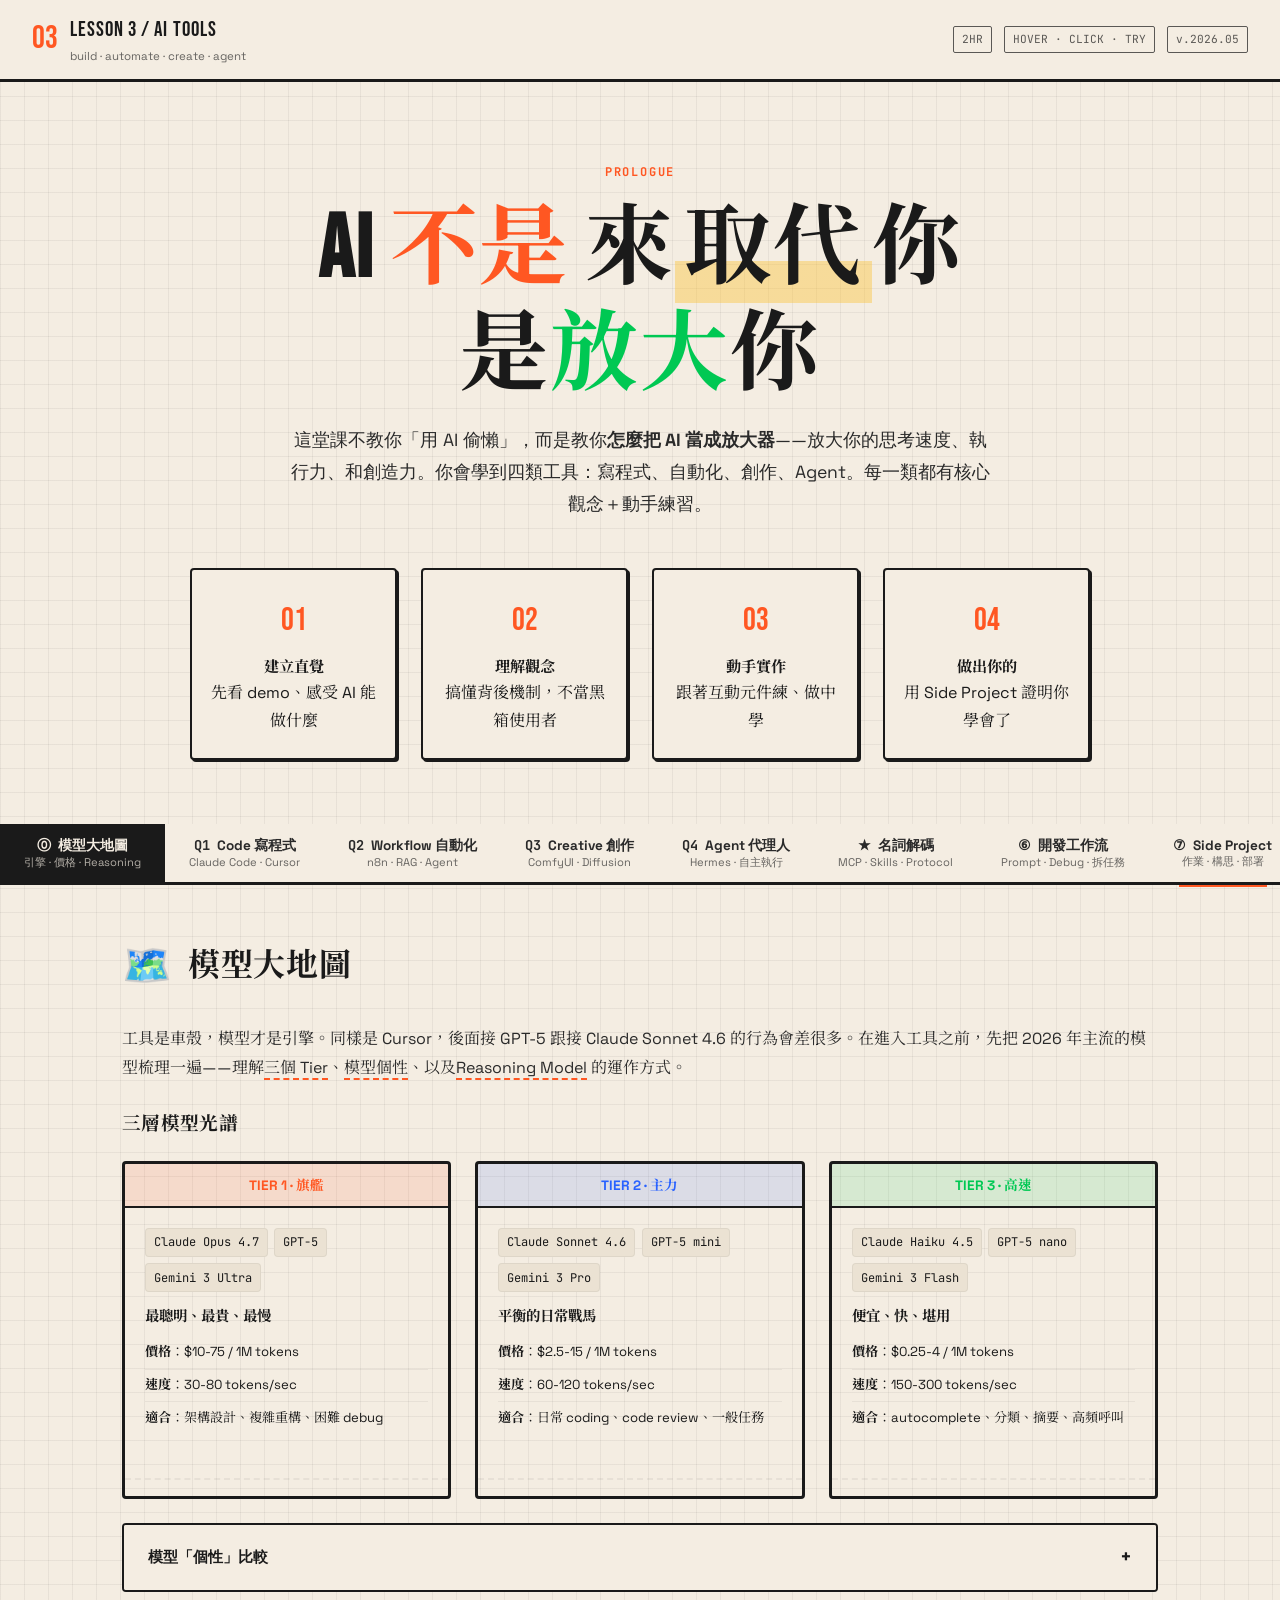
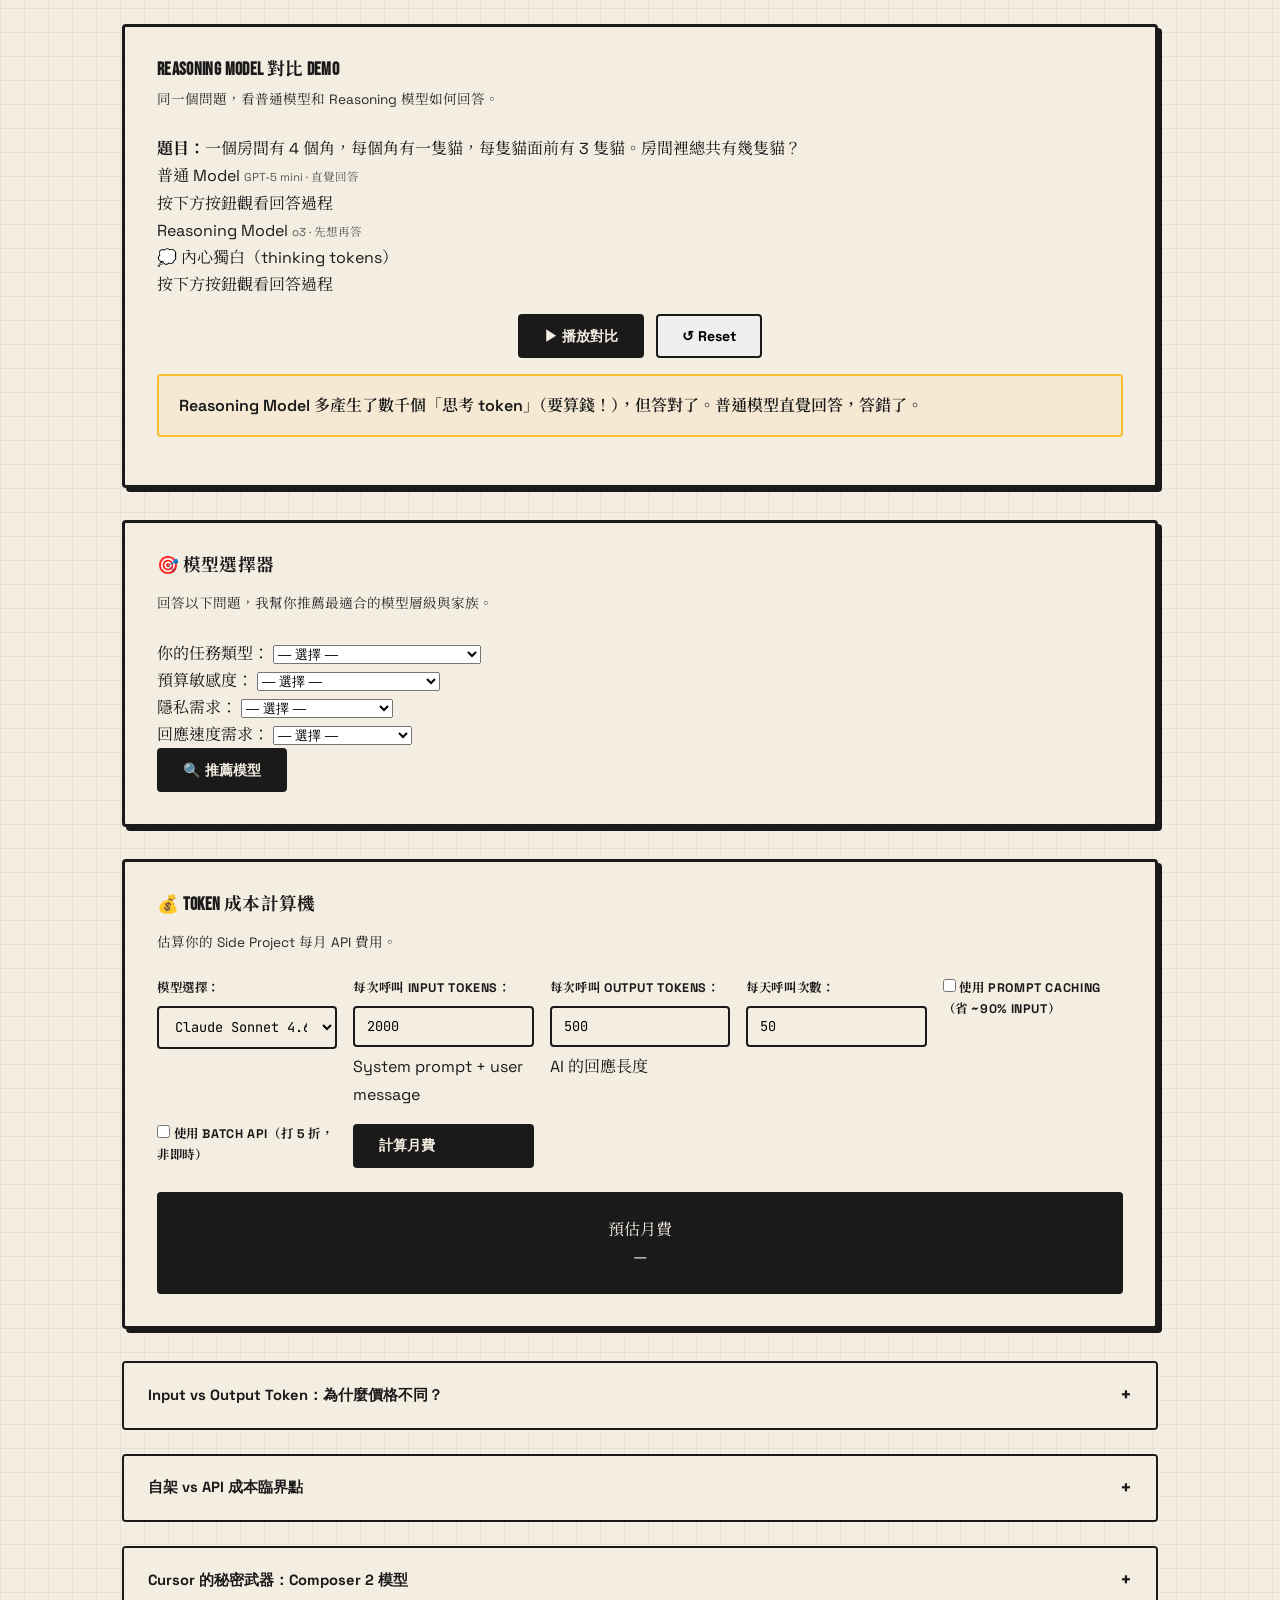
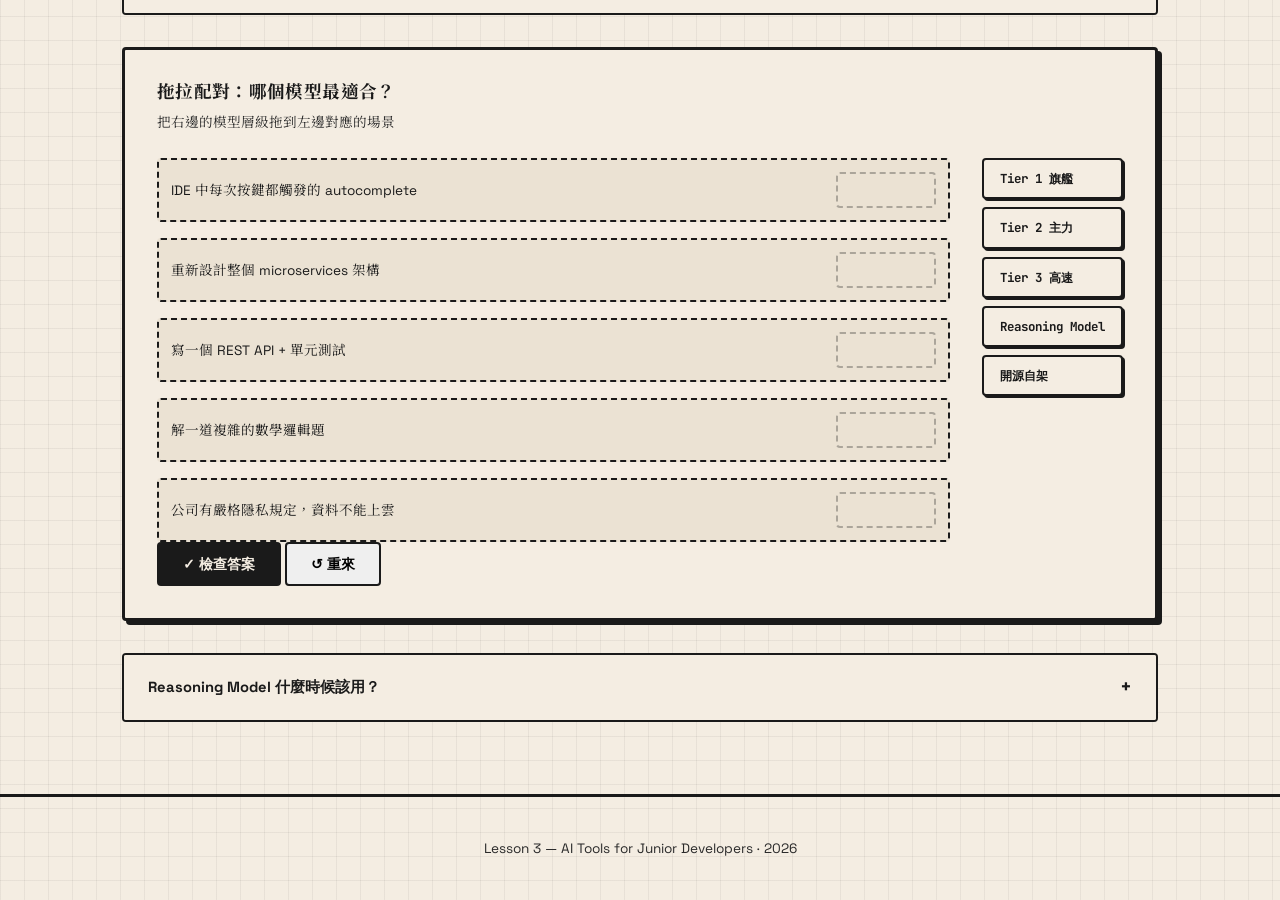
==== commit bfffb0ec: "update web" ====
--- a/web/index.html
+++ b/web/index.html
@@ -3,2720 +3,87 @@
 <head>
 <meta charset="UTF-8">
 <meta name="viewport" content="width=device-width, initial-scale=1.0">
-<title>Lesson 3 — AI 工具與 Side Project</title>
+<title>Lesson 3 — AI Tools</title>
 <link rel="preconnect" href="https://fonts.googleapis.com">
 <link rel="preconnect" href="https://fonts.gstatic.com" crossorigin>
-<link href="https://fonts.googleapis.com/css2?family=Bebas+Neue&family=Noto+Serif+TC:wght@400;500;700;900&family=JetBrains+Mono:wght@400;500;700&family=Space+Grotesk:wght@400;600;700&display=swap" rel="stylesheet">
-<style>
-:root {
-  --paper: #f4ede2;
-  --paper-deep: #ebe2d3;
-  --ink: #1a1a1a;
-  --ink-soft: #2a2a2a;
-  --accent: #ff5722;
-  --yellow: #fbc02d;
-  --blue: #2962ff;
-  --green: #00c853;
-  --purple: #6a1b9a;
-  --pink: #e91e63;
-  --grid: rgba(26, 26, 26, 0.06);
-  --shadow: 4px 4px 0 var(--ink);
-  --shadow-sm: 2px 2px 0 var(--ink);
-}
-
-* { box-sizing: border-box; margin: 0; padding: 0; }
-
-html { scroll-behavior: smooth; }
-
-body {
-  font-family: 'Noto Serif TC', serif;
-  background: var(--paper);
-  color: var(--ink);
-  min-height: 100vh;
-  overflow-x: hidden;
-  background-image:
-    linear-gradient(var(--grid) 1px, transparent 1px),
-    linear-gradient(90deg, var(--grid) 1px, transparent 1px);
-  background-size: 32px 32px;
-}
-
-/* ============ HEADER ============ */
-header {
-  border-bottom: 3px solid var(--ink);
-  background: var(--paper);
-  position: sticky;
-  top: 0;
-  z-index: 100;
-  backdrop-filter: blur(10px);
-}
-
-.header-inner {
-  max-width: 1400px;
-  margin: 0 auto;
-  padding: 16px 32px;
-  display: flex;
-  align-items: center;
-  justify-content: space-between;
-  gap: 24px;
-  flex-wrap: wrap;
-}
-
-.brand {
-  display: flex;
-  align-items: baseline;
-  gap: 12px;
-}
-
-.brand-no {
-  font-family: 'Bebas Neue', sans-serif;
-  font-size: 48px;
-  line-height: 1;
-  color: var(--accent);
-  letter-spacing: 2px;
-}
-
-.brand-title {
-  font-family: 'Space Grotesk', sans-serif;
-  font-weight: 700;
-  font-size: 14px;
-  text-transform: uppercase;
-  letter-spacing: 3px;
-}
-
-.brand-sub {
-  font-size: 12px;
-  color: var(--ink-soft);
-  font-family: 'JetBrains Mono', monospace;
-}
-
-.meta {
-  display: flex;
-  gap: 16px;
-  font-family: 'JetBrains Mono', monospace;
-  font-size: 11px;
-  color: var(--ink-soft);
-}
-
-.meta div { padding: 4px 10px; border: 1px solid var(--ink); }
-
-/* ============ HERO ============ */
-.hero {
-  max-width: 1400px;
-  margin: 0 auto;
-  padding: 80px 32px 60px;
-  position: relative;
-}
-
-.hero-label {
-  display: inline-block;
-  background: var(--ink);
-  color: var(--paper);
-  padding: 4px 12px;
-  font-family: 'JetBrains Mono', monospace;
-  font-size: 11px;
-  letter-spacing: 2px;
-  margin-bottom: 24px;
-}
-
-.hero-title {
-  font-family: 'Bebas Neue', sans-serif;
-  font-size: clamp(60px, 11vw, 180px);
-  line-height: 0.85;
-  letter-spacing: -2px;
-  margin-bottom: 24px;
-}
-
-.hero-title .em { color: var(--accent); }
-.hero-title .underline {
-  display: inline-block;
-  border-bottom: 8px solid var(--yellow);
-  padding-bottom: 0;
-}
-
-.hero-deck {
-  font-size: 18px;
-  max-width: 720px;
-  line-height: 1.7;
-  margin-bottom: 40px;
-  color: var(--ink-soft);
-}
-
-.hero-deck b { background: var(--yellow); padding: 0 4px; }
-
-.hero-philos {
-  display: grid;
-  grid-template-columns: repeat(4, 1fr);
-  gap: 0;
-  border: 2px solid var(--ink);
-  background: var(--paper);
-  margin-top: 40px;
-}
-
-.hero-philos > div {
-  padding: 20px 24px;
-  border-right: 2px solid var(--ink);
-  position: relative;
-}
-.hero-philos > div:last-child { border-right: none; }
-
-.hero-philos .step {
-  font-family: 'Bebas Neue', sans-serif;
-  font-size: 32px;
-  color: var(--accent);
-  line-height: 1;
-}
-.hero-philos .step-label {
-  font-family: 'Space Grotesk', sans-serif;
-  font-weight: 700;
-  font-size: 14px;
-  margin-top: 6px;
-}
-.hero-philos .step-desc {
-  font-size: 12px;
-  color: var(--ink-soft);
-  margin-top: 4px;
-  line-height: 1.5;
-}
-
-/* ============ TABS ============ */
-.tabs-section {
-  max-width: 1400px;
-  margin: 0 auto;
-  padding: 0 32px 80px;
-}
-
-.tabs-bar {
-  display: flex;
-  gap: 0;
-  border: 2px solid var(--ink);
-  background: var(--paper);
-  margin-bottom: 0;
-  position: sticky;
-  top: 90px;
-  z-index: 50;
-  box-shadow: var(--shadow);
-  flex-wrap: wrap;
-}
-
-.tab {
-  flex: 1;
-  min-width: 140px;
-  padding: 18px 12px;
-  background: var(--paper);
-  border: none;
-  border-right: 2px solid var(--ink);
-  cursor: pointer;
-  font-family: 'Space Grotesk', sans-serif;
-  font-weight: 700;
-  font-size: 13px;
-  text-align: left;
-  position: relative;
-  transition: all 0.2s;
-}
-.tab:last-child { border-right: none; }
-
-.tab .tab-no {
-  font-family: 'Bebas Neue', sans-serif;
-  font-size: 22px;
-  line-height: 1;
-  color: var(--accent);
-  display: block;
-  margin-bottom: 4px;
-}
-
-.tab .tab-name {
-  font-size: 14px;
-  display: block;
-}
-
-.tab .tab-sub {
-  font-size: 10px;
-  color: var(--ink-soft);
-  margin-top: 2px;
-  font-weight: 400;
-}
-
-.tab:hover {
-  background: var(--paper-deep);
-}
-
-.tab.active {
-  background: var(--ink);
-  color: var(--paper);
-}
-.tab.active .tab-no { color: var(--yellow); }
-.tab.active .tab-sub { color: rgba(255,255,255,0.6); }
-
-.tab-panel {
-  display: none;
-  border: 2px solid var(--ink);
-  border-top: none;
-  background: var(--paper);
-  padding: 48px 40px;
-  min-height: 500px;
-  animation: fadeIn 0.3s ease;
-}
-
-.tab-panel.active { display: block; }
-
-@keyframes fadeIn {
-  from { opacity: 0; transform: translateY(8px); }
-  to { opacity: 1; transform: translateY(0); }
-}
-
-/* ============ TAB CONTENT — SHARED ============ */
-.panel-header {
-  display: flex;
-  align-items: flex-start;
-  gap: 24px;
-  margin-bottom: 32px;
-  padding-bottom: 24px;
-  border-bottom: 1px dashed var(--ink);
-}
-
-.panel-no {
-  font-family: 'Bebas Neue', sans-serif;
-  font-size: 80px;
-  line-height: 0.8;
-  color: var(--accent);
-}
-
-.panel-title {
-  flex: 1;
-}
-
-.panel-title h2 {
-  font-family: 'Noto Serif TC', serif;
-  font-weight: 900;
-  font-size: 32px;
-  margin-bottom: 8px;
-}
-
-.panel-title .quad {
-  font-family: 'JetBrains Mono', monospace;
-  font-size: 12px;
-  letter-spacing: 2px;
-  color: var(--ink-soft);
-  text-transform: uppercase;
-}
-
-.panel-intro {
-  font-size: 15px;
-  line-height: 1.8;
-  margin-bottom: 32px;
-  color: var(--ink-soft);
-}
-
-/* ============ HOVER TOOLTIPS (rich) ============ */
-.tip {
-  position: relative;
-  cursor: help;
-  text-decoration: underline;
-  text-decoration-style: dotted;
-  text-decoration-color: var(--accent);
-  text-underline-offset: 4px;
-}
-
-.tip[data-rich]::after {
-  content: '';
-  position: absolute;
-  z-index: 999;
-  pointer-events: none;
-}
-
-/* tooltip box rendered via JS */
-.rich-tooltip {
-  position: fixed;
-  z-index: 9999;
-  background: var(--ink);
-  color: var(--paper);
-  padding: 18px 20px;
-  max-width: 360px;
-  font-family: 'Noto Serif TC', serif;
-  font-size: 13px;
-  line-height: 1.7;
-  box-shadow: 6px 6px 0 var(--accent);
-  border: 2px solid var(--ink);
-  pointer-events: none;
-  opacity: 0;
-  transform: translateY(-4px);
-  transition: opacity 0.15s, transform 0.15s;
-}
-.rich-tooltip.visible { opacity: 1; transform: translateY(0); }
-
-.rich-tooltip .rt-title {
-  font-family: 'Space Grotesk', sans-serif;
-  font-weight: 700;
-  font-size: 14px;
-  color: var(--yellow);
-  margin-bottom: 6px;
-  text-transform: uppercase;
-  letter-spacing: 1px;
-}
-
-.rich-tooltip .rt-section {
-  margin-top: 10px;
-  padding-top: 10px;
-  border-top: 1px dashed rgba(255,255,255,0.2);
-}
-
-.rich-tooltip .rt-label {
-  font-family: 'JetBrains Mono', monospace;
-  font-size: 10px;
-  letter-spacing: 2px;
-  color: var(--accent);
-  text-transform: uppercase;
-  margin-bottom: 3px;
-}
-
-.rich-tooltip .rt-text { font-size: 13px; line-height: 1.6; }
-
-/* ============ TAB 1 — CODE TOOLS ============ */
-.code-grid {
-  display: grid;
-  grid-template-columns: 1fr 1fr;
-  gap: 24px;
-  margin-bottom: 40px;
-}
-
-.tool-card {
-  border: 2px solid var(--ink);
-  background: var(--paper);
-  padding: 24px;
-  position: relative;
-  box-shadow: var(--shadow);
-}
-
-.tool-card .tool-name {
-  font-family: 'Bebas Neue', sans-serif;
-  font-size: 36px;
-  letter-spacing: 1px;
-  margin-bottom: 4px;
-}
-
-.tool-card .tool-tag {
-  font-family: 'JetBrains Mono', monospace;
-  font-size: 11px;
-  background: var(--ink);
-  color: var(--paper);
-  padding: 2px 8px;
-  display: inline-block;
-  margin-bottom: 16px;
-}
-
-.tool-card .tool-desc {
-  font-size: 14px;
-  line-height: 1.7;
-  margin-bottom: 16px;
-}
-
-.tool-card .tool-features {
-  list-style: none;
-  padding: 0;
-}
-
-.tool-card .tool-features li {
-  font-size: 13px;
-  padding: 4px 0;
-  padding-left: 18px;
-  position: relative;
-}
-.tool-card .tool-features li::before {
-  content: '→';
-  position: absolute;
-  left: 0;
-  color: var(--accent);
-  font-weight: bold;
-}
-
-/* Scenario picker */
-.scenario-box {
-  border: 2px solid var(--ink);
-  background: var(--paper-deep);
-  padding: 28px;
-  margin-bottom: 32px;
-}
-
-.scenario-box h3 {
-  font-family: 'Space Grotesk', sans-serif;
-  font-size: 18px;
-  margin-bottom: 8px;
-  display: flex;
-  align-items: center;
-  gap: 10px;
-}
-
-.scenario-box h3::before {
-  content: 'TRY';
-  background: var(--accent);
-  color: white;
-  padding: 2px 8px;
-  font-family: 'Bebas Neue', sans-serif;
-  font-size: 14px;
-  letter-spacing: 2px;
-}
-
-.scenario-prompt {
-  font-size: 15px;
-  line-height: 1.8;
-  margin: 16px 0;
-  padding: 16px;
-  background: var(--paper);
-  border-left: 4px solid var(--accent);
-  font-style: italic;
-}
-
-.scenario-options {
-  display: grid;
-  grid-template-columns: repeat(auto-fit, minmax(180px, 1fr));
-  gap: 12px;
-  margin-top: 16px;
-}
-
-.scenario-option {
-  padding: 16px;
-  border: 2px solid var(--ink);
-  background: var(--paper);
-  cursor: pointer;
-  font-family: 'Space Grotesk', sans-serif;
-  font-weight: 600;
-  font-size: 14px;
-  text-align: left;
-  transition: all 0.2s;
-  position: relative;
-}
-
-.scenario-option:hover {
-  background: var(--yellow);
-  transform: translate(-2px, -2px);
-  box-shadow: var(--shadow-sm);
-}
-
-.scenario-option.correct {
-  background: var(--green);
-  color: white;
-  border-color: var(--green);
-}
-.scenario-option.wrong {
-  background: var(--paper-deep);
-  opacity: 0.6;
-  text-decoration: line-through;
-}
-
-.scenario-feedback {
-  margin-top: 20px;
-  padding: 16px;
-  background: var(--ink);
-  color: var(--paper);
-  font-size: 14px;
-  line-height: 1.7;
-  display: none;
-}
-.scenario-feedback.show { display: block; animation: fadeIn 0.3s; }
-.scenario-feedback .fb-label {
-  font-family: 'Bebas Neue', sans-serif;
-  font-size: 18px;
-  letter-spacing: 2px;
-  color: var(--yellow);
-  margin-bottom: 8px;
-  display: block;
-}
-
-/* Prompt simulator */
-.prompt-sim {
-  border: 2px solid var(--ink);
-  margin-top: 32px;
-  background: var(--paper);
-}
-
-.prompt-sim-header {
-  background: var(--ink);
-  color: var(--paper);
-  padding: 14px 20px;
-  display: flex;
-  justify-content: space-between;
-  align-items: center;
-  font-family: 'JetBrains Mono', monospace;
-  font-size: 12px;
-}
-
-.prompt-sim-tabs {
-  display: flex;
-}
-
-.prompt-sim-tab {
-  padding: 6px 12px;
-  background: transparent;
-  color: var(--paper);
-  border: 1px solid var(--paper);
-  cursor: pointer;
-  font-family: 'JetBrains Mono', monospace;
-  font-size: 11px;
-  margin-left: 6px;
-}
-.prompt-sim-tab.active { background: var(--paper); color: var(--ink); }
-
-.prompt-sim-body {
-  padding: 24px;
-  display: grid;
-  grid-template-columns: 1fr 1fr;
-  gap: 24px;
-}
-
-.prompt-input-box, .prompt-output-box {
-  border: 1px solid var(--ink);
-  padding: 16px;
-  font-family: 'JetBrains Mono', monospace;
-  font-size: 13px;
-  line-height: 1.7;
-  background: var(--paper);
-  min-height: 200px;
-  position: relative;
-  white-space: pre-wrap;
-}
-
-.prompt-input-box::before {
-  content: 'YOUR PROMPT';
-  position: absolute;
-  top: -10px;
-  left: 12px;
-  background: var(--paper);
-  padding: 0 8px;
-  font-size: 10px;
-  letter-spacing: 2px;
-  color: var(--ink-soft);
-}
-.prompt-output-box::before {
-  content: 'AI OUTPUT';
-  position: absolute;
-  top: -10px;
-  left: 12px;
-  background: var(--paper);
-  padding: 0 8px;
-  font-size: 10px;
-  letter-spacing: 2px;
-  color: var(--accent);
-}
-
-.prompt-rcaf-tag {
-  display: inline-block;
-  font-size: 10px;
-  font-family: 'JetBrains Mono', monospace;
-  padding: 1px 5px;
-  background: var(--yellow);
-  color: var(--ink);
-  margin-right: 4px;
-  border-radius: 2px;
-  cursor: help;
-}
-
-/* ============ TAB 2 — N8N WORKFLOW ============ */
-.n8n-canvas {
-  border: 2px solid var(--ink);
-  background: var(--paper);
-  background-image:
-    radial-gradient(circle, rgba(26,26,26,0.15) 1px, transparent 1px);
-  background-size: 20px 20px;
-  padding: 40px;
-  position: relative;
-  min-height: 460px;
-  overflow-x: auto;
-}
-
-.n8n-row {
-  display: flex;
-  align-items: center;
-  gap: 0;
-  margin-bottom: 32px;
-  flex-wrap: nowrap;
-  min-width: 900px;
-}
-
-.n8n-node {
-  min-width: 160px;
-  background: var(--paper);
-  border: 2px solid var(--ink);
-  border-radius: 8px;
-  padding: 12px 14px;
-  position: relative;
-  cursor: help;
-  transition: all 0.2s;
-  box-shadow: var(--shadow-sm);
-}
-
-.n8n-node:hover {
-  transform: translate(-2px, -2px);
-  box-shadow: 4px 4px 0 var(--accent);
-}
-
-.n8n-node.trigger { background: #fff3e0; border-color: #f57c00; }
-.n8n-node.action { background: #e3f2fd; border-color: #1976d2; }
-.n8n-node.ai { background: #fce4ec; border-color: var(--pink); }
-.n8n-node.output { background: #e8f5e9; border-color: var(--green); }
-
-.n8n-node .node-icon {
-  font-family: 'Bebas Neue', sans-serif;
-  font-size: 12px;
-  letter-spacing: 2px;
-  color: var(--ink-soft);
-  margin-bottom: 4px;
-}
-
-.n8n-node .node-title {
-  font-family: 'Space Grotesk', sans-serif;
-  font-weight: 700;
-  font-size: 14px;
-  margin-bottom: 4px;
-}
-
-.n8n-node .node-meta {
-  font-family: 'JetBrains Mono', monospace;
-  font-size: 10px;
-  color: var(--ink-soft);
-}
-
-.n8n-arrow {
-  flex: 0 0 60px;
-  height: 2px;
-  background: var(--ink);
-  position: relative;
-}
-.n8n-arrow::after {
-  content: '';
-  position: absolute;
-  right: -1px;
-  top: -5px;
-  width: 0; height: 0;
-  border-left: 8px solid var(--ink);
-  border-top: 6px solid transparent;
-  border-bottom: 6px solid transparent;
-}
-
-.n8n-data-flow {
-  margin-top: 20px;
-  padding: 16px;
-  background: var(--ink);
-  color: var(--paper);
-  font-family: 'JetBrains Mono', monospace;
-  font-size: 12px;
-  line-height: 1.8;
-  border-radius: 4px;
-}
-
-.n8n-data-flow .flow-step {
-  cursor: pointer;
-  padding: 4px 8px;
-  display: inline-block;
-  margin: 2px;
-  border: 1px solid transparent;
-}
-.n8n-data-flow .flow-step.highlight {
-  background: var(--accent);
-  border-color: var(--accent);
-}
-
-.n8n-builder-controls {
-  margin-top: 24px;
-  display: flex;
-  gap: 12px;
-  flex-wrap: wrap;
-}
-
-.btn {
-  padding: 10px 18px;
-  background: var(--ink);
-  color: var(--paper);
-  border: 2px solid var(--ink);
-  font-family: 'Space Grotesk', sans-serif;
-  font-weight: 700;
-  font-size: 13px;
-  cursor: pointer;
-  letter-spacing: 1px;
-  transition: all 0.15s;
-}
-.btn:hover { background: var(--accent); border-color: var(--accent); }
-.btn-secondary { background: var(--paper); color: var(--ink); }
-.btn-secondary:hover { background: var(--yellow); border-color: var(--ink); color: var(--ink); }
-
-/* AI Agent inside diagram */
-.agent-anatomy {
-  margin-top: 32px;
-  border: 2px solid var(--pink);
-  background: #fce4ec;
-  padding: 24px;
-  position: relative;
-}
-
-.agent-anatomy h4 {
-  font-family: 'Space Grotesk', sans-serif;
-  margin-bottom: 14px;
-  font-size: 16px;
-}
-
-.agent-parts {
-  display: grid;
-  grid-template-columns: repeat(4, 1fr);
-  gap: 12px;
-}
-
-.agent-part {
-  background: var(--paper);
-  border: 2px solid var(--ink);
-  padding: 12px;
-  text-align: center;
-  cursor: help;
-  transition: all 0.2s;
-}
-.agent-part:hover { background: var(--yellow); }
-.agent-part .ap-icon {
-  font-family: 'Bebas Neue', sans-serif;
-  font-size: 28px;
-  color: var(--pink);
-  display: block;
-  line-height: 1;
-}
-.agent-part .ap-name {
-  font-size: 12px;
-  font-family: 'Space Grotesk', sans-serif;
-  font-weight: 700;
-  margin-top: 4px;
-}
-
-/* ============ TAB 3 — COMFYUI ============ */
-.comfy-stage {
-  background: #1a1a1a;
-  border: 2px solid var(--ink);
-  padding: 32px;
-  position: relative;
-  background-image:
-    linear-gradient(rgba(255,255,255,0.04) 1px, transparent 1px),
-    linear-gradient(90deg, rgba(255,255,255,0.04) 1px, transparent 1px);
-  background-size: 20px 20px;
-  color: white;
-  border-radius: 4px;
-}
-
-.comfy-stage-title {
-  font-family: 'Bebas Neue', sans-serif;
-  color: var(--yellow);
-  font-size: 18px;
-  letter-spacing: 3px;
-  margin-bottom: 16px;
-}
-
-.comfy-flow {
-  display: grid;
-  grid-template-columns: repeat(5, 1fr);
-  gap: 14px;
-  margin-bottom: 24px;
-}
-
-.comfy-node {
-  background: #2a2a2a;
-  border: 1px solid #444;
-  border-radius: 4px;
-  padding: 10px;
-  font-family: 'JetBrains Mono', monospace;
-  font-size: 11px;
-  line-height: 1.5;
-  cursor: help;
-  transition: all 0.2s;
-  position: relative;
-  color: white;
-}
-
-.comfy-node:hover {
-  border-color: var(--yellow);
-  box-shadow: 0 0 12px rgba(251, 192, 45, 0.4);
-}
-
-.comfy-node.active {
-  border-color: var(--accent);
-  background: #3a2a1a;
-  box-shadow: 0 0 16px rgba(255, 87, 34, 0.5);
-}
-
-.comfy-node .cn-title {
-  color: var(--yellow);
-  font-weight: 700;
-  font-size: 12px;
-  margin-bottom: 6px;
-  border-bottom: 1px solid #444;
-  padding-bottom: 4px;
-}
-
-.comfy-node .cn-port {
-  display: flex;
-  justify-content: space-between;
-  font-size: 10px;
-  color: #aaa;
-  padding: 1px 0;
-}
-
-.comfy-node .cn-port .port-out { color: var(--accent); }
-
-.comfy-controls {
-  display: grid;
-  grid-template-columns: 1fr 1fr;
-  gap: 16px;
-  margin-top: 20px;
-  padding: 16px;
-  background: #0f0f0f;
-  border-radius: 4px;
-}
-
-.comfy-slider {
-  display: flex;
-  flex-direction: column;
-  gap: 6px;
-}
-
-.comfy-slider label {
-  font-family: 'JetBrains Mono', monospace;
-  font-size: 11px;
-  color: #aaa;
-  display: flex;
-  justify-content: space-between;
-}
-.comfy-slider label .val { color: var(--yellow); font-weight: 700; }
-
-.comfy-slider input[type=range] {
-  width: 100%;
-  -webkit-appearance: none;
-  height: 4px;
-  background: #444;
-  outline: none;
-}
-.comfy-slider input[type=range]::-webkit-slider-thumb {
-  -webkit-appearance: none;
-  width: 16px;
-  height: 16px;
-  background: var(--yellow);
-  border-radius: 50%;
-  cursor: pointer;
-}
-
-.comfy-slider .slider-explainer {
-  font-size: 11px;
-  color: #ccc;
-  line-height: 1.5;
-  font-family: 'Noto Serif TC', serif;
-  min-height: 38px;
-}
-
-.comfy-walkthrough {
-  display: flex;
-  gap: 8px;
-  margin: 20px 0;
-  flex-wrap: wrap;
-}
-.walk-btn {
-  flex: 1;
-  min-width: 120px;
-  padding: 10px;
-  background: #1a1a1a;
-  color: white;
-  border: 1px solid #444;
-  cursor: pointer;
-  font-family: 'JetBrains Mono', monospace;
-  font-size: 11px;
-  transition: all 0.2s;
-}
-.walk-btn:hover { border-color: var(--yellow); color: var(--yellow); }
-.walk-btn.active { background: var(--accent); border-color: var(--accent); color: white; }
-.walk-btn .step-no {
-  display: block;
-  font-family: 'Bebas Neue', sans-serif;
-  font-size: 16px;
-  margin-bottom: 2px;
-}
-
-.walk-explainer {
-  background: #1a1a1a;
-  border-left: 3px solid var(--yellow);
-  padding: 16px;
-  font-family: 'Noto Serif TC', serif;
-  font-size: 13px;
-  line-height: 1.8;
-  color: #eee;
-  min-height: 80px;
-}
-
-/* ============ TAB 4 — AGENT ============ */
-.agent-stage {
-  background: var(--paper);
-  border: 2px solid var(--ink);
-  padding: 32px;
-  margin-bottom: 24px;
-}
-
-.agent-goal-input {
-  display: flex;
-  gap: 12px;
-  margin-bottom: 24px;
-  flex-wrap: wrap;
-}
-
-.agent-goal-input select {
-  flex: 1;
-  min-width: 200px;
-  padding: 12px;
-  border: 2px solid var(--ink);
-  background: var(--paper);
-  font-family: 'Space Grotesk', sans-serif;
-  font-size: 14px;
-  font-weight: 600;
-}
-
-.react-loop {
-  display: grid;
-  grid-template-columns: 1fr 60px 1fr;
-  gap: 0;
-  margin: 32px 0;
-}
-
-.react-stage {
-  border: 2px solid var(--ink);
-  padding: 18px;
-  background: var(--paper);
-  font-family: 'Space Grotesk', sans-serif;
-  position: relative;
-  min-height: 90px;
-}
-
-.react-stage.active {
-  background: var(--yellow);
-  box-shadow: var(--shadow-sm);
-}
-.react-stage.done {
-  background: var(--green);
-  color: white;
-}
-
-.react-stage .rs-label {
-  font-family: 'Bebas Neue', sans-serif;
-  font-size: 24px;
-  letter-spacing: 2px;
-  line-height: 1;
-}
-.react-stage .rs-text {
-  font-size: 13px;
-  margin-top: 6px;
-  line-height: 1.5;
-  font-family: 'JetBrains Mono', monospace;
-  font-weight: 400;
-  min-height: 40px;
-}
-
-.react-arr {
-  display: flex;
-  align-items: center;
-  justify-content: center;
-  font-family: 'Bebas Neue', sans-serif;
-  font-size: 24px;
-  color: var(--accent);
-}
-
-.agent-trace {
-  background: #0f0f0f;
-  color: #eee;
-  padding: 16px;
-  font-family: 'JetBrains Mono', monospace;
-  font-size: 12px;
-  line-height: 1.7;
-  border-radius: 4px;
-  max-height: 280px;
-  overflow-y: auto;
-}
-
-.agent-trace .trace-line { padding: 2px 0; }
-.agent-trace .trace-line .timestamp { color: #888; }
-.agent-trace .trace-line.thought { color: #ffd54f; }
-.agent-trace .trace-line.action { color: #4fc3f7; }
-.agent-trace .trace-line.observation { color: #aed581; }
-.agent-trace .trace-line.final { color: var(--accent); font-weight: 700; }
-
-/* ============ TAB 5 — CONCEPTS ============ */
-.concept-grid {
-  display: grid;
-  grid-template-columns: 1fr 1fr;
-  gap: 24px;
-}
-
-.concept-card {
-  border: 2px solid var(--ink);
-  background: var(--paper);
-  position: relative;
-  overflow: hidden;
-  cursor: pointer;
-  transition: all 0.2s;
-  box-shadow: var(--shadow);
-}
-
-.concept-card:hover { transform: translate(-3px, -3px); box-shadow: 7px 7px 0 var(--ink); }
-
-.concept-card.expanded { grid-column: span 2; cursor: default; }
-.concept-card.expanded:hover { transform: none; box-shadow: var(--shadow); }
-
-.concept-header {
-  padding: 24px;
-  border-bottom: 2px solid var(--ink);
-  background: var(--paper-deep);
-  display: flex;
-  align-items: center;
-  gap: 16px;
-}
-
-.concept-header .ch-acro {
-  font-family: 'Bebas Neue', sans-serif;
-  font-size: 56px;
-  line-height: 1;
-  color: var(--accent);
-}
-
-.concept-header .ch-name {
-  font-family: 'Space Grotesk', sans-serif;
-  font-weight: 700;
-  font-size: 18px;
-}
-
-.concept-header .ch-full {
-  font-size: 11px;
-  color: var(--ink-soft);
-  font-family: 'JetBrains Mono', monospace;
-  margin-top: 2px;
-}
-
-.concept-body {
-  padding: 24px;
-  display: none;
-}
-
-.concept-card.expanded .concept-body { display: block; animation: fadeIn 0.3s; }
-
-.concept-card .preview {
-  padding: 24px;
-  font-size: 14px;
-  line-height: 1.7;
-}
-
-.concept-card .preview .more {
-  display: block;
-  margin-top: 12px;
-  font-family: 'JetBrains Mono', monospace;
-  font-size: 11px;
-  color: var(--accent);
-}
-
-.concept-section {
-  margin-bottom: 28px;
-}
-
-.concept-section h4 {
-  font-family: 'Space Grotesk', sans-serif;
-  font-size: 14px;
-  text-transform: uppercase;
-  letter-spacing: 2px;
-  margin-bottom: 12px;
-  padding-bottom: 6px;
-  border-bottom: 2px solid var(--ink);
-  display: inline-block;
-}
-
-.concept-section p {
-  font-size: 14px;
-  line-height: 1.8;
-  margin-bottom: 12px;
-}
-
-/* MCP architecture */
-.mcp-stack {
-  display: flex;
-  flex-direction: column;
-  gap: 4px;
-}
-
-.mcp-layer {
-  border: 2px solid var(--ink);
-  padding: 14px 18px;
-  background: var(--paper-deep);
-  cursor: help;
-  transition: all 0.2s;
-  display: flex;
-  justify-content: space-between;
-  align-items: center;
-}
-.mcp-layer:hover { background: var(--yellow); }
-
-.mcp-layer .ml-name {
-  font-family: 'Space Grotesk', sans-serif;
-  font-weight: 700;
-  font-size: 14px;
-}
-
-.mcp-layer .ml-egs {
-  font-family: 'JetBrains Mono', monospace;
-  font-size: 11px;
-  color: var(--ink-soft);
-}
-
-.mcp-protocol {
-  text-align: center;
-  padding: 8px;
-  font-family: 'JetBrains Mono', monospace;
-  font-size: 11px;
-  color: var(--accent);
-  border: 1px dashed var(--accent);
-  margin: 4px 0;
-}
-
-.mcp-primitives {
-  display: grid;
-  grid-template-columns: repeat(3, 1fr);
-  gap: 8px;
-  margin-top: 16px;
-}
-
-.mcp-prim {
-  border: 2px solid var(--ink);
-  padding: 10px;
-  text-align: center;
-  cursor: help;
-  background: var(--paper);
-  transition: all 0.2s;
-}
-.mcp-prim:hover { background: var(--accent); color: white; }
-
-.mcp-prim .mp-name {
-  font-family: 'Space Grotesk', sans-serif;
-  font-weight: 700;
-  font-size: 13px;
-}
-.mcp-prim .mp-desc {
-  font-size: 11px;
-  margin-top: 4px;
-  line-height: 1.5;
-}
-
-/* Skills folder tree */
-.tree {
-  font-family: 'JetBrains Mono', monospace;
-  font-size: 13px;
-  line-height: 1.9;
-  background: #0f0f0f;
-  color: #eee;
-  padding: 20px;
-  border-radius: 4px;
-}
-
-.tree-line { padding: 2px 0; }
-.tree-line.tip { cursor: help; transition: color 0.15s; }
-.tree-line.tip:hover { color: var(--yellow); }
-.tree-line .file-name { color: white; }
-.tree-line .comment { color: #888; margin-left: 12px; }
-.tree-line.folder .file-name { color: var(--yellow); }
-.tree-line.essential .file-name { color: var(--accent); font-weight: 700; }
-
-.disclosure-layers {
-  display: grid;
-  grid-template-columns: repeat(3, 1fr);
-  gap: 12px;
-  margin-top: 20px;
-}
-
-.dl-layer {
-  border: 2px solid var(--ink);
-  padding: 14px;
-  background: var(--paper);
-  cursor: help;
-  transition: all 0.2s;
-}
-.dl-layer:hover { background: var(--yellow); }
-
-.dl-layer .dl-no {
-  font-family: 'Bebas Neue', sans-serif;
-  font-size: 28px;
-  color: var(--accent);
-  line-height: 1;
-}
-.dl-layer .dl-name {
-  font-family: 'Space Grotesk', sans-serif;
-  font-weight: 700;
-  font-size: 13px;
-  margin: 4px 0;
-}
-.dl-layer .dl-cost {
-  font-family: 'JetBrains Mono', monospace;
-  font-size: 10px;
-  color: var(--ink-soft);
-}
-
-/* ============ HOMEWORK ============ */
-.homework {
-  margin-top: 80px;
-  padding: 48px;
-  background: var(--ink);
-  color: var(--paper);
-  border: 2px solid var(--ink);
-  position: relative;
-}
-
-.homework::before {
-  content: 'HW.03';
-  position: absolute;
-  top: -16px;
-  left: 24px;
-  background: var(--accent);
-  color: white;
-  padding: 6px 14px;
-  font-family: 'Bebas Neue', sans-serif;
-  font-size: 16px;
-  letter-spacing: 3px;
-}
-
-.homework h2 {
-  font-family: 'Bebas Neue', sans-serif;
-  font-size: 64px;
-  letter-spacing: 1px;
-  line-height: 1;
-  margin-bottom: 16px;
-}
-.homework h2 .em { color: var(--yellow); }
-
-.homework-deck {
-  font-size: 16px;
-  line-height: 1.8;
-  margin-bottom: 24px;
-  max-width: 760px;
-}
-
-.hw-spec {
-  display: grid;
-  grid-template-columns: repeat(3, 1fr);
-  gap: 16px;
-  margin: 24px 0;
-}
-
-.hw-spec-item {
-  border: 1px solid var(--paper);
-  padding: 18px;
-}
-
-.hw-spec-item .hw-label {
-  font-family: 'Bebas Neue', sans-serif;
-  font-size: 14px;
-  color: var(--yellow);
-  letter-spacing: 2px;
-}
-.hw-spec-item .hw-text {
-  font-size: 14px;
-  margin-top: 6px;
-  line-height: 1.6;
-}
-
-footer {
-  border-top: 2px solid var(--ink);
-  padding: 32px;
-  text-align: center;
-  font-family: 'JetBrains Mono', monospace;
-  font-size: 11px;
-  color: var(--ink-soft);
-  margin-top: 80px;
-}
-
-/* ============ RESPONSIVE ============ */
-@media (max-width: 900px) {
-  .hero-philos, .agent-parts, .comfy-flow, .mcp-primitives, .disclosure-layers, .hw-spec, .concept-grid, .code-grid, .prompt-sim-body, .react-loop {
-    grid-template-columns: 1fr !important;
-  }
-  .react-arr { display: none; }
-  .hero-philos > div { border-right: none; border-bottom: 2px solid var(--ink); }
-  .panel-no { font-size: 56px; }
-  .tab-panel { padding: 28px 20px; }
-}
-</style>
+<link href="https://fonts.googleapis.com/css2?family=Bebas+Neue&family=JetBrains+Mono:wght@400;500;700&family=Noto+Serif+TC:wght@400;500;700;900&family=Space+Grotesk:wght@400;600;700&display=swap" rel="stylesheet">
+<link rel="stylesheet" href="styles.css">
 </head>
 <body>
+<div id="progressBar"></div>
 
-<header>
-  <div class="header-inner">
-    <div class="brand">
-      <div class="brand-no">03</div>
-      <div>
-        <div class="brand-title">Lesson 3 / AI Tools</div>
-        <div class="brand-sub">build · automate · create · agent</div>
-      </div>
-    </div>
-    <div class="meta">
-      <div>2HR</div>
-      <div>HOVER · CLICK · TRY</div>
-      <div>v.2026.05</div>
-    </div>
-  </div>
+<header class="site-header">
+<div class="header-brand">
+<span class="header-num">03</span>
+<div class="header-title">
+<span class="header-main">Lesson 3 / AI Tools</span>
+<span class="header-sub">build · automate · create · agent</span>
+</div>
+</div>
+<div class="header-meta">
+<span class="meta-tag">2HR</span>
+<span class="meta-tag">HOVER · CLICK · TRY</span>
+<span class="meta-tag">v.2026.05</span>
+</div>
 </header>
 
 <section class="hero">
-  <div class="hero-label">PROLOGUE</div>
-  <h1 class="hero-title">
-    AI <span class="em">不是</span><br>
-    來<span class="underline">取代</span>你<br>
-    是<span class="em">放大</span>你
-  </h1>
-  <p class="hero-deck">
-    這堂課的目標：認識 <b>四大類 AI 工具</b>、學會挑工具、做出第一個自己的 <b>Side Project</b>。
-    <br><br>
-    每一個 <span class="tip" data-tip-key="hover-rule">標底線的詞</span>都可以用滑鼠 hover 看詳細解釋；
-    每個 Tab 裡面有客製的互動模擬器，可以實際玩玩看。<b>動手才會懂</b>。
-  </p>
-
-  <div class="hero-philos">
-    <div>
-      <div class="step">01</div>
-      <div class="step-label">建立直覺</div>
-      <div class="step-desc">先看一遍它怎麼跑，不用懂原理</div>
-    </div>
-    <div>
-      <div class="step">02</div>
-      <div class="step-label">理解觀念</div>
-      <div class="step-desc">為什麼這樣設計？解決什麼問題？</div>
-    </div>
-    <div>
-      <div class="step">03</div>
-      <div class="step-label">動手實作</div>
-      <div class="step-desc">親手做一次，會記得最久</div>
-    </div>
-    <div>
-      <div class="step">04</div>
-      <div class="step-label">做出你的</div>
-      <div class="step-desc">用工具做出屬於你自己的東西</div>
-    </div>
-  </div>
+<span class="hero-label">PROLOGUE</span>
+<h1 class="hero-title">AI <span class="accent-red">不是</span> 來<span class="underline-yellow">取代</span>你<br>是<span class="accent-green">放大</span>你</h1>
+<p class="hero-deck">這堂課不教你「用 AI 偷懶」，而是教你<strong>怎麼把 AI 當成放大器</strong>——放大你的思考速度、執行力、和創造力。你會學到四類工具：寫程式、自動化、創作、Agent。每一類都有核心觀念＋動手練習。</p>
+<div class="philosophy-grid">
+<div class="philosophy-card">
+<span class="philosophy-num">01</span>
+<span class="philosophy-title">建立直覺</span>
+<p>先看 demo、感受 AI 能做什麼</p>
+</div>
+<div class="philosophy-card">
+<span class="philosophy-num">02</span>
+<span class="philosophy-title">理解觀念</span>
+<p>搞懂背後機制，不當黑箱使用者</p>
+</div>
+<div class="philosophy-card">
+<span class="philosophy-num">03</span>
+<span class="philosophy-title">動手實作</span>
+<p>跟著互動元件練、做中學</p>
+</div>
+<div class="philosophy-card">
+<span class="philosophy-num">04</span>
+<span class="philosophy-title">做出你的</span>
+<p>用 Side Project 證明你學會了</p>
+</div>
+</div>
 </section>
 
-<section class="tabs-section">
-  <div class="tabs-bar" role="tablist">
-    <button class="tab active" data-tab="t1" role="tab">
-      <span class="tab-no">Q1</span>
-      <span class="tab-name">Code 寫程式</span>
-      <span class="tab-sub">Claude Code · Cursor</span>
-    </button>
-    <button class="tab" data-tab="t2" role="tab">
-      <span class="tab-no">Q2</span>
-      <span class="tab-name">Workflow 自動化</span>
-      <span class="tab-sub">n8n · Zapier · Make</span>
-    </button>
-    <button class="tab" data-tab="t3" role="tab">
-      <span class="tab-no">Q3</span>
-      <span class="tab-name">Creative 創作</span>
-      <span class="tab-sub">ComfyUI · 圖像生成</span>
-    </button>
-    <button class="tab" data-tab="t4" role="tab">
-      <span class="tab-no">Q4</span>
-      <span class="tab-name">Agent 代理人</span>
-      <span class="tab-sub">Hermes · 自主執行</span>
-    </button>
-    <button class="tab" data-tab="t5" role="tab">
-      <span class="tab-no">★</span>
-      <span class="tab-name">名詞解碼</span>
-      <span class="tab-sub">MCP · Skills · Agent</span>
-    </button>
-  </div>
+<nav class="tab-nav">
+<button class="tab-btn active" data-tab="t0"><span class="tab-num">⓪</span> 模型大地圖 <small>引擎 · 價格 · Reasoning</small></button>
+<button class="tab-btn" data-tab="t1"><span class="tab-num">Q1</span> Code 寫程式 <small>Claude Code · Cursor</small></button>
+<button class="tab-btn" data-tab="t2"><span class="tab-num">Q2</span> Workflow 自動化 <small>n8n · RAG · Agent</small></button>
+<button class="tab-btn" data-tab="t3"><span class="tab-num">Q3</span> Creative 創作 <small>ComfyUI · Diffusion</small></button>
+<button class="tab-btn" data-tab="t4"><span class="tab-num">Q4</span> Agent 代理人 <small>Hermes · 自主執行</small></button>
+<button class="tab-btn" data-tab="t5"><span class="tab-num">★</span> 名詞解碼 <small>MCP · Skills · Protocol</small></button>
+<button class="tab-btn" data-tab="t6"><span class="tab-num">⑥</span> 開發工作流 <small>Prompt · Debug · 拆任務</small></button>
+<button class="tab-btn" data-tab="t7"><span class="tab-num">⑦</span> Side Project <small>作業 · 構思 · 部署</small></button>
+</nav>
 
-  <!-- ============ TAB 1: CODE ============ -->
-  <div class="tab-panel active" id="t1">
-    <div class="panel-header">
-      <div class="panel-no">Q1</div>
-      <div class="panel-title">
-        <div class="quad">QUADRANT 01 · CODE</div>
-        <h2>讓 AI 幫你寫程式</h2>
-      </div>
-    </div>
+<section class="tab-panel active" id="t0">
+<div class="tab-loading">
+<div class="loading-spinner"></div>
+<span>載入中...</span>
+</div>
+</section>
+<section class="tab-panel" id="t1"></section>
+<section class="tab-panel" id="t2"></section>
+<section class="tab-panel" id="t3"></section>
+<section class="tab-panel" id="t4"></section>
+<section class="tab-panel" id="t5"></section>
+<section class="tab-panel" id="t6"></section>
+<section class="tab-panel" id="t7"></section>
 
-    <p class="panel-intro">
-      AI 編程工具分兩派：<b><span class="tip" data-tip-key="ide-style">IDE 整合派</span></b>（Cursor 為代表，活在編輯器裡）
-      和 <b><span class="tip" data-tip-key="cli-style">CLI Agent 派</span></b>（Claude Code 為代表，活在終端機裡，可以更主動）。
-      兩個工具不是互相取代，而是<b>適合的場合不同</b>。下面我們先看工具本體，再用情境題練習怎麼挑。
-    </p>
-
-    <div class="code-grid">
-      <div class="tool-card">
-        <div class="tool-name">CLAUDE CODE</div>
-        <span class="tool-tag">CLI · Agent · v2.1</span>
-        <p class="tool-desc">
-          Anthropic 的命令列 Agent，活在 <span class="tip" data-tip-key="terminal">終端機</span>裡。
-          適合<b>整個任務丟給它做完</b>的場景，例如「修這個 bug」、「把這個 API 接起來」。
-        </p>
-        <ul class="tool-features">
-          <li><span class="tip" data-tip-key="cc-remote">Remote Control</span>：手機推進度</li>
-          <li><span class="tip" data-tip-key="cc-cloud">Cloud Agents</span>：雲端跑任務</li>
-          <li><span class="tip" data-tip-key="cc-skills">Skills 系統</span>：可帶專業知識</li>
-          <li><span class="tip" data-tip-key="cc-mcp">MCP 連結器</span>：能連 Gmail、Drive</li>
-          <li><span class="tip" data-tip-key="cc-subagent">Sub-agent</span>：拆任務並行做</li>
-        </ul>
-      </div>
-
-      <div class="tool-card">
-        <div class="tool-name">CURSOR 3</div>
-        <span class="tool-tag">IDE · 2026.04</span>
-        <p class="tool-desc">
-          fork 自 VS Code 的 AI 編輯器，活在<b>你寫程式的當下</b>。
-          適合<b>互動式雕琢</b>，邊看邊改邊問。
-        </p>
-        <ul class="tool-features">
-          <li><span class="tip" data-tip-key="cur-tab">Tab 自動補全</span>：寫程式時的副駕駛</li>
-          <li><span class="tip" data-tip-key="cur-cmd">Cmd+K</span>：選一段叫 AI 改</li>
-          <li><span class="tip" data-tip-key="cur-composer">Composer 2</span>：多檔同時改</li>
-          <li><span class="tip" data-tip-key="cur-agent">Agents Window</span>：放手讓它跑</li>
-          <li><span class="tip" data-tip-key="cur-bugbot">Bugbot</span>：PR 自動審查</li>
-        </ul>
-      </div>
-    </div>
-
-    <!-- Scenario picker -->
-    <div class="scenario-box" id="scenarioBox">
-      <h3>情境練習：你會怎麼挑工具？</h3>
-      <div class="scenario-prompt" id="scenarioPrompt"></div>
-      <div class="scenario-options" id="scenarioOptions"></div>
-      <div class="scenario-feedback" id="scenarioFeedback"></div>
-      <div style="margin-top:20px;display:flex;gap:10px;align-items:center;">
-        <button class="btn btn-secondary" id="scenarioPrev">← 上一題</button>
-        <button class="btn btn-secondary" id="scenarioNext">下一題 →</button>
-        <span style="font-family:'JetBrains Mono',monospace;font-size:11px;color:var(--ink-soft);" id="scenarioCounter"></span>
-      </div>
-    </div>
-
-    <!-- Prompt simulator -->
-    <div class="prompt-sim">
-      <div class="prompt-sim-header">
-        <span>PROMPT 對照模擬器</span>
-        <div class="prompt-sim-tabs">
-          <button class="prompt-sim-tab active" data-prompt="bad">Bad Prompt</button>
-          <button class="prompt-sim-tab" data-prompt="good">Good Prompt (RCAF)</button>
-        </div>
-      </div>
-      <div class="prompt-sim-body">
-        <div class="prompt-input-box" id="promptInput"></div>
-        <div class="prompt-output-box" id="promptOutput"></div>
-      </div>
-      <div style="padding:0 24px 24px;">
-        <p style="font-size:13px;line-height:1.7;color:var(--ink-soft);margin-top:8px;">
-          <span class="prompt-rcaf-tag tip" data-tip-key="rcaf-r">R</span><b>Role</b> 角色　
-          <span class="prompt-rcaf-tag tip" data-tip-key="rcaf-c">C</span><b>Context</b> 背景　
-          <span class="prompt-rcaf-tag tip" data-tip-key="rcaf-a">A</span><b>Action</b> 任務　
-          <span class="prompt-rcaf-tag tip" data-tip-key="rcaf-f">F</span><b>Format</b> 格式
-          ——好的 prompt 通常四項都齊。
-        </p>
-      </div>
-    </div>
-  </div>
-
-  <!-- ============ TAB 2: WORKFLOW ============ -->
-  <div class="tab-panel" id="t2">
-    <div class="panel-header">
-      <div class="panel-no">Q2</div>
-      <div class="panel-title">
-        <div class="quad">QUADRANT 02 · WORKFLOW</div>
-        <h2>把重複的事自動化</h2>
-      </div>
-    </div>
-
-    <p class="panel-intro">
-      n8n 是<b>視覺化 workflow 工具</b>——你不用寫程式，把<span class="tip" data-tip-key="n8n-node">節點</span>用線連起來，
-      資料就會從一個節點流到下一個節點。
-      最強的地方是它的 <b>AI Agent 節點</b>：可以在 workflow 裡塞一個小型 AI 大腦做判斷。下面這張圖實際模擬一個工作流。
-    </p>
-
-    <div class="n8n-canvas">
-      <div class="n8n-row">
-        <div class="n8n-node trigger tip" data-tip-key="n8n-trigger">
-          <div class="node-icon">⚡ TRIGGER</div>
-          <div class="node-title">Webhook</div>
-          <div class="node-meta">收到 form 提交</div>
-        </div>
-        <div class="n8n-arrow"></div>
-        <div class="n8n-node action tip" data-tip-key="n8n-action">
-          <div class="node-icon">▶ ACTION</div>
-          <div class="node-title">Read Sheet</div>
-          <div class="node-meta">查 Google Sheets</div>
-        </div>
-        <div class="n8n-arrow"></div>
-        <div class="n8n-node ai tip" data-tip-key="n8n-aiagent">
-          <div class="node-icon">★ AI AGENT</div>
-          <div class="node-title">分類 + 回信</div>
-          <div class="node-meta">交給 LLM 判斷</div>
-        </div>
-        <div class="n8n-arrow"></div>
-        <div class="n8n-node output tip" data-tip-key="n8n-output">
-          <div class="node-icon">✓ OUTPUT</div>
-          <div class="node-title">Send Email</div>
-          <div class="node-meta">寄出</div>
-        </div>
-      </div>
-
-      <div class="n8n-data-flow">
-        <strong>資料流軌跡</strong>　按下播放看每一步：<br>
-        <span class="flow-step" data-step="0">{ form: "聯絡表單" }</span> →
-        <span class="flow-step" data-step="1">{ form, history: [...] }</span> →
-        <span class="flow-step" data-step="2">{ category, reply: "..." }</span> →
-        <span class="flow-step" data-step="3">{ sent: true }</span>
-      </div>
-
-      <div class="n8n-builder-controls">
-        <button class="btn" id="n8nPlay">▶ 播放 Workflow</button>
-        <button class="btn btn-secondary" id="n8nReset">↺ Reset</button>
-      </div>
-    </div>
-
-    <div class="agent-anatomy">
-      <h4>★ AI Agent 節點裡面長這樣</h4>
-      <p style="font-size:13px;line-height:1.7;margin-bottom:16px;color:var(--ink-soft);">
-        AI Agent 節點不是黑盒子。它內部其實是<b>把幾個元件接在一起</b>——
-        每個元件都是另一個獨立節點，可以替換、可以組合。Hover 看每個元件做什麼。
-      </p>
-      <div class="agent-parts">
-        <div class="agent-part tip" data-tip-key="agent-chatmodel">
-          <span class="ap-icon">LLM</span>
-          <div class="ap-name">Chat Model</div>
-        </div>
-        <div class="agent-part tip" data-tip-key="agent-memory">
-          <span class="ap-icon">MEM</span>
-          <div class="ap-name">Memory</div>
-        </div>
-        <div class="agent-part tip" data-tip-key="agent-tools">
-          <span class="ap-icon">TOOLS</span>
-          <div class="ap-name">Tools</div>
-        </div>
-        <div class="agent-part tip" data-tip-key="agent-parser">
-          <span class="ap-icon">FMT</span>
-          <div class="ap-name">Output Parser</div>
-        </div>
-      </div>
-    </div>
-  </div>
-
-  <!-- ============ TAB 3: COMFYUI ============ -->
-  <div class="tab-panel" id="t3">
-    <div class="panel-header">
-      <div class="panel-no">Q3</div>
-      <div class="panel-title">
-        <div class="quad">QUADRANT 03 · CREATIVE</div>
-        <h2>用節點圖控制 AI 畫圖</h2>
-      </div>
-    </div>
-
-    <p class="panel-intro">
-      ComfyUI 看起來複雜，其實就是把 <span class="tip" data-tip-key="sd-process">Stable Diffusion 的繪圖過程</span>拆成<b>一個個可見的節點</b>。
-      你不只是輸入「畫一隻貓」，而是看著<b>每個步驟發生什麼事</b>，需要時可以介入任何一階段。
-      下面是最基本的 5 步驟，按按鈕走一遍。
-    </p>
-
-    <div class="comfy-stage">
-      <div class="comfy-stage-title">★ STABLE DIFFUSION PIPELINE</div>
-
-      <div class="comfy-flow" id="comfyFlow">
-        <div class="comfy-node tip" data-tip-key="comfy-checkpoint" data-step="0">
-          <div class="cn-title">Load Checkpoint</div>
-          <div class="cn-port"><span>·</span><span class="port-out">model →</span></div>
-          <div class="cn-port"><span>·</span><span class="port-out">clip →</span></div>
-          <div class="cn-port"><span>·</span><span class="port-out">vae →</span></div>
-        </div>
-        <div class="comfy-node tip" data-tip-key="comfy-clip" data-step="1">
-          <div class="cn-title">CLIP Text Encode</div>
-          <div class="cn-port"><span>← clip</span><span class="port-out">cond →</span></div>
-          <div class="cn-port" style="color:#aaa;font-style:italic;">"a cat in space"</div>
-        </div>
-        <div class="comfy-node tip" data-tip-key="comfy-latent" data-step="2">
-          <div class="cn-title">Empty Latent</div>
-          <div class="cn-port"><span>·</span><span class="port-out">latent →</span></div>
-          <div class="cn-port" style="color:#aaa;">512×512</div>
-        </div>
-        <div class="comfy-node tip" data-tip-key="comfy-ksampler" data-step="3">
-          <div class="cn-title">KSampler</div>
-          <div class="cn-port"><span>← model</span><span></span></div>
-          <div class="cn-port"><span>← cond</span><span></span></div>
-          <div class="cn-port"><span>← latent</span><span class="port-out">latent →</span></div>
-          <div class="cn-port" style="color:#aaa;">steps:20 cfg:7</div>
-        </div>
-        <div class="comfy-node tip" data-tip-key="comfy-vae" data-step="4">
-          <div class="cn-title">VAE Decode</div>
-          <div class="cn-port"><span>← latent</span><span></span></div>
-          <div class="cn-port"><span>← vae</span><span class="port-out">image →</span></div>
-        </div>
-      </div>
-
-      <div class="comfy-walkthrough">
-        <button class="walk-btn active" data-walk="0"><span class="step-no">01</span>讀模型</button>
-        <button class="walk-btn" data-walk="1"><span class="step-no">02</span>編碼文字</button>
-        <button class="walk-btn" data-walk="2"><span class="step-no">03</span>建空白</button>
-        <button class="walk-btn" data-walk="3"><span class="step-no">04</span>採樣</button>
-        <button class="walk-btn" data-walk="4"><span class="step-no">05</span>解碼</button>
-      </div>
-
-      <div class="walk-explainer" id="walkExplainer"></div>
-
-      <div class="comfy-controls">
-        <div class="comfy-slider">
-          <label>CFG Scale <span class="val" id="cfgVal">7.0</span></label>
-          <input type="range" min="1" max="20" value="7" step="0.5" id="cfgSlider">
-          <div class="slider-explainer" id="cfgExplain">數字越大 → AI 越聽你的話，但太聽話會僵硬。</div>
-        </div>
-        <div class="comfy-slider">
-          <label>Steps <span class="val" id="stepsVal">20</span></label>
-          <input type="range" min="5" max="50" value="20" id="stepsSlider">
-          <div class="slider-explainer" id="stepsExplain">越多步 → 畫越細，但時間和算力翻倍。</div>
-        </div>
-      </div>
-    </div>
-
-    <div style="margin-top:32px;border:2px solid var(--ink);padding:24px;background:var(--paper-deep);">
-      <h3 style="font-family:'Space Grotesk',sans-serif;margin-bottom:14px;font-size:16px;">★ 進階控制節點</h3>
-      <p style="font-size:13px;line-height:1.7;color:var(--ink-soft);margin-bottom:16px;">
-        基本流程跑通後，可以塞進去這些節點來「微調人格」——hover 看每個的功能。
-      </p>
-      <div style="display:grid;grid-template-columns:repeat(4,1fr);gap:12px;">
-        <div class="agent-part tip" data-tip-key="comfy-lora">
-          <span class="ap-icon" style="color:var(--purple);">LoRA</span>
-          <div class="ap-name">人物/風格微調</div>
-        </div>
-        <div class="agent-part tip" data-tip-key="comfy-controlnet">
-          <span class="ap-icon" style="color:var(--blue);">ControlNet</span>
-          <div class="ap-name">姿勢/結構控制</div>
-        </div>
-        <div class="agent-part tip" data-tip-key="comfy-ipadapter">
-          <span class="ap-icon" style="color:var(--green);">IP-Adapter</span>
-          <div class="ap-name">用圖當提示</div>
-        </div>
-        <div class="agent-part tip" data-tip-key="comfy-upscale">
-          <span class="ap-icon" style="color:var(--accent);">Upscale</span>
-          <div class="ap-name">放大畫質</div>
-        </div>
-      </div>
-    </div>
-  </div>
-
-  <!-- ============ TAB 4: AGENT ============ -->
-  <div class="tab-panel" id="t4">
-    <div class="panel-header">
-      <div class="panel-no">Q4</div>
-      <div class="panel-title">
-        <div class="quad">QUADRANT 04 · AGENT</div>
-        <h2>會自己動的 AI</h2>
-      </div>
-    </div>
-
-    <p class="panel-intro">
-      Agent 不是「更聰明的 ChatGPT」，是<b>會自己<span class="tip" data-tip-key="agent-loop">循環推理</span>+用工具</b>的 AI。
-      給它一個目標，它會自己想、自己用工具、看結果再決定下一步。
-      下面是 <span class="tip" data-tip-key="react">ReAct</span>（Reason + Act）的最基本循環。選個目標按播放。
-    </p>
-
-    <div class="agent-stage">
-      <div class="agent-goal-input">
-        <select id="agentGoal">
-          <option value="weather">幫我看明天天氣，如果要下雨就提醒我帶傘</option>
-          <option value="report">蒐集本週 AI 新聞，整理成 3 點摘要寄到 Email</option>
-          <option value="bug">這份 Python 報錯了，幫我找出 bug 並修好</option>
-          <option value="trip">規劃週末台北兩天一夜的小旅行行程</option>
-        </select>
-        <button class="btn" id="agentRun">▶ 執行 Agent</button>
-        <button class="btn btn-secondary" id="agentReset">↺ Reset</button>
-      </div>
-
-      <div class="react-loop">
-        <div class="react-stage" id="rsReason">
-          <div class="rs-label">REASON</div>
-          <div class="rs-text" id="rsReasonTxt">等待目標...</div>
-        </div>
-        <div class="react-arr">→</div>
-        <div class="react-stage" id="rsAct">
-          <div class="rs-label">ACT</div>
-          <div class="rs-text" id="rsActTxt">—</div>
-        </div>
-      </div>
-
-      <div class="react-loop">
-        <div class="react-stage" id="rsObs">
-          <div class="rs-label">OBSERVE</div>
-          <div class="rs-text" id="rsObsTxt">—</div>
-        </div>
-        <div class="react-arr">↻</div>
-        <div class="react-stage" id="rsLoop">
-          <div class="rs-label">LOOP / DONE?</div>
-          <div class="rs-text" id="rsLoopTxt">—</div>
-        </div>
-      </div>
-
-      <div class="agent-trace" id="agentTrace">
-        <div class="trace-line"><span class="timestamp">[00:00]</span> 系統就緒，等待目標 ...</div>
-      </div>
-    </div>
-
-    <div style="display:grid;grid-template-columns:repeat(3,1fr);gap:14px;margin-top:24px;">
-      <div class="dl-layer tip" data-tip-key="agent-brain">
-        <div class="dl-no">⊕</div>
-        <div class="dl-name">Brain · LLM</div>
-        <div class="dl-cost">推理核心</div>
-      </div>
-      <div class="dl-layer tip" data-tip-key="agent-mem-comp">
-        <div class="dl-no">⊙</div>
-        <div class="dl-name">Memory</div>
-        <div class="dl-cost">短期 + 長期</div>
-      </div>
-      <div class="dl-layer tip" data-tip-key="agent-tools-comp">
-        <div class="dl-no">⊗</div>
-        <div class="dl-name">Tool Belt</div>
-        <div class="dl-cost">能呼叫的外部能力</div>
-      </div>
-    </div>
-  </div>
-
-  <!-- ============ TAB 5: CONCEPTS ============ -->
-  <div class="tab-panel" id="t5">
-    <div class="panel-header">
-      <div class="panel-no">★</div>
-      <div class="panel-title">
-        <div class="quad">DECODE · KEY CONCEPTS</div>
-        <h2>四個一定要懂的名詞</h2>
-      </div>
-    </div>
-
-    <p class="panel-intro">
-      這四個名詞最近半年從圈內紅到圈外，它們不是行銷詞，是<b>解決真實問題的設計</b>。
-      點卡片展開細節，hover 任何元素看深層解釋。
-    </p>
-
-    <div class="concept-grid" id="conceptGrid">
-
-      <!-- MCP -->
-      <div class="concept-card" data-concept="mcp">
-        <div class="concept-header">
-          <div class="ch-acro">MCP</div>
-          <div>
-            <div class="ch-name">Model Context Protocol</div>
-            <div class="ch-full">AI 跟外部世界的「通用插座」</div>
-          </div>
-        </div>
-        <div class="preview">
-          USB-C 之於硬體，MCP 之於 AI——讓任何 AI 跟任何工具用同一套協定講話。
-          <span class="more">點擊展開 ↗</span>
-        </div>
-        <div class="concept-body">
-          <div class="concept-section">
-            <h4>解決什麼問題</h4>
-            <p>
-              以前每個 AI 要連 Slack，都要為它寫一個 Slack 接口；連 Gmail 又要寫一個 Gmail 接口——
-              N 個 AI × M 個工具 = N×M 個接口，<b>誰寫誰累</b>。MCP 把這個統一成一套協定：
-              工具方提供一個 <b>MCP Server</b>，所有 AI 都能用同一套規則接上去。<b>N+M 解法</b>取代 N×M。
-            </p>
-          </div>
-          <div class="concept-section">
-            <h4>三層架構（hover 每層看）</h4>
-            <div class="mcp-stack">
-              <div class="mcp-layer tip" data-tip-key="mcp-host">
-                <span class="ml-name">HOST</span>
-                <span class="ml-egs">Claude Desktop / Cursor / Claude Code</span>
-              </div>
-              <div class="mcp-protocol">↕ JSON-RPC 2.0 透過 stdio 或 HTTP/SSE</div>
-              <div class="mcp-layer tip" data-tip-key="mcp-client">
-                <span class="ml-name">CLIENT</span>
-                <span class="ml-egs">Host 內負責跟 Server 溝通的模組</span>
-              </div>
-              <div class="mcp-protocol">↕ 標準化請求</div>
-              <div class="mcp-layer tip" data-tip-key="mcp-server">
-                <span class="ml-name">SERVER</span>
-                <span class="ml-egs">Slack / Notion / 自家資料庫 / GitHub ...</span>
-              </div>
-            </div>
-          </div>
-          <div class="concept-section">
-            <h4>三種原語（Server 能提供的東西）</h4>
-            <div class="mcp-primitives">
-              <div class="mcp-prim tip" data-tip-key="mcp-tools">
-                <div class="mp-name">TOOLS</div>
-                <div class="mp-desc">能執行的動作</div>
-              </div>
-              <div class="mcp-prim tip" data-tip-key="mcp-resources">
-                <div class="mp-name">RESOURCES</div>
-                <div class="mp-desc">能讀取的資料</div>
-              </div>
-              <div class="mcp-prim tip" data-tip-key="mcp-prompts">
-                <div class="mp-name">PROMPTS</div>
-                <div class="mp-desc">預設好的提示模板</div>
-              </div>
-            </div>
-          </div>
-        </div>
-      </div>
-
-      <!-- Skills -->
-      <div class="concept-card" data-concept="skills">
-        <div class="concept-header">
-          <div class="ch-acro">SKL</div>
-          <div>
-            <div class="ch-name">Skills</div>
-            <div class="ch-full">給 AI 的「專業教科書資料夾」</div>
-          </div>
-        </div>
-        <div class="preview">
-          一個資料夾，裡面塞了完成某種任務的 SOP、範例、輔助腳本——AI 需要時自己翻來看。
-          <span class="more">點擊展開 ↗</span>
-        </div>
-        <div class="concept-body">
-          <div class="concept-section">
-            <h4>為什麼需要</h4>
-            <p>
-              LLM 知識很廣但不深。要它做<b>你公司獨有</b>的事——例如「用我們的格式寫週報」、「用我們的 SOP 做 code review」——
-              丟在 system prompt 太亂、塞每次對話太貴。<b>Skills 是把這些專業知識封裝成資料夾</b>，
-              AI 用到時自己去讀。標準從 Anthropic 開始，現在 <span class="tip" data-tip-key="skill-cross">Cursor / Codex / Gemini CLI</span> 都跟進。
-            </p>
-          </div>
-          <div class="concept-section">
-            <h4>資料夾長這樣</h4>
-            <div class="tree">
-              <div class="tree-line folder"><span class="file-name">my-skill/</span></div>
-              <div class="tree-line essential tip" data-tip-key="skill-md">├── <span class="file-name">SKILL.md</span><span class="comment"># 入口 + 觸發條件</span></div>
-              <div class="tree-line tip" data-tip-key="skill-scripts">├── <span class="file-name">scripts/</span><span class="comment"># 輔助腳本</span></div>
-              <div class="tree-line tip" data-tip-key="skill-refs">├── <span class="file-name">references/</span><span class="comment"># 詳細文件</span></div>
-              <div class="tree-line tip" data-tip-key="skill-assets">├── <span class="file-name">assets/</span><span class="comment"># 模板、範本</span></div>
-              <div class="tree-line tip" data-tip-key="skill-evals">└── <span class="file-name">evals/</span><span class="comment"># 測試用例</span></div>
-            </div>
-          </div>
-          <div class="concept-section">
-            <h4>漸進式揭露（Progressive Disclosure）</h4>
-            <p style="font-size:13px;color:var(--ink-soft);margin-bottom:12px;">
-              不是一次把所有知識塞給 AI，而是<b>需要才讀</b>，省 token 又省時間。
-            </p>
-            <div class="disclosure-layers">
-              <div class="dl-layer tip" data-tip-key="skill-l1">
-                <div class="dl-no">L1</div>
-                <div class="dl-name">Metadata</div>
-                <div class="dl-cost">永遠載入，~50 字</div>
-              </div>
-              <div class="dl-layer tip" data-tip-key="skill-l2">
-                <div class="dl-no">L2</div>
-                <div class="dl-name">SKILL.md</div>
-                <div class="dl-cost">需要時讀，~5K token</div>
-              </div>
-              <div class="dl-layer tip" data-tip-key="skill-l3">
-                <div class="dl-no">L3</div>
-                <div class="dl-name">深層檔案</div>
-                <div class="dl-cost">真的要才讀</div>
-              </div>
-            </div>
-          </div>
-        </div>
-      </div>
-
-      <!-- Agent -->
-      <div class="concept-card" data-concept="agent">
-        <div class="concept-header">
-          <div class="ch-acro">AGT</div>
-          <div>
-            <div class="ch-name">Agent</div>
-            <div class="ch-full">會自己想 + 用工具的 AI</div>
-          </div>
-        </div>
-        <div class="preview">
-          不是更會聊天的 LLM，是會「想 → 做 → 看結果 → 再想」這樣循環直到完成目標。
-          <span class="more">點擊展開 ↗</span>
-        </div>
-        <div class="concept-body">
-          <div class="concept-section">
-            <h4>跟普通 LLM 的差異</h4>
-            <p>
-              普通 LLM：你問一句它答一句，回完就結束。<br>
-              Agent：給它<b>目標</b>而不是問題，它會自己拆解、自己用工具、看結果不對再修正——<b>會一直跑直到目標達成</b>。
-              關鍵差別是<b>有 loop</b> 和<b>有工具</b>。
-            </p>
-          </div>
-          <div class="concept-section">
-            <h4>核心循環：ReAct</h4>
-            <p style="font-size:13px;color:var(--ink-soft);margin-bottom:8px;">
-              Reasoning + Acting 的縮寫，2022 年提出，現在所有 Agent 框架的基礎。
-            </p>
-            <div style="font-family:'JetBrains Mono',monospace;font-size:13px;line-height:1.9;background:#0f0f0f;color:#eee;padding:18px;border-radius:4px;">
-<span style="color:var(--yellow);">while</span> not goal_reached:<br>
-&nbsp;&nbsp;<span style="color:#ffd54f;">thought</span> = llm.<span class="tip" data-tip-key="agent-reason-step">reason</span>(state)<br>
-&nbsp;&nbsp;<span style="color:#4fc3f7;">action</span> = llm.<span class="tip" data-tip-key="agent-act-step">choose_tool</span>(thought)<br>
-&nbsp;&nbsp;<span style="color:#aed581;">observation</span> = <span class="tip" data-tip-key="agent-exec-step">execute</span>(action)<br>
-&nbsp;&nbsp;state.<span class="tip" data-tip-key="agent-update-step">update</span>(observation)
-            </div>
-          </div>
-          <div class="concept-section">
-            <h4>組成元件</h4>
-            <div class="mcp-primitives">
-              <div class="mcp-prim tip" data-tip-key="agent-c-brain">
-                <div class="mp-name">BRAIN</div>
-                <div class="mp-desc">LLM 推理</div>
-              </div>
-              <div class="mcp-prim tip" data-tip-key="agent-c-mem">
-                <div class="mp-name">MEMORY</div>
-                <div class="mp-desc">短/長記憶</div>
-              </div>
-              <div class="mcp-prim tip" data-tip-key="agent-c-tools">
-                <div class="mp-name">TOOLS</div>
-                <div class="mp-desc">外部能力</div>
-              </div>
-            </div>
-          </div>
-        </div>
-      </div>
-
-      <!-- Hermes -->
-      <div class="concept-card" data-concept="hermes">
-        <div class="concept-header">
-          <div class="ch-acro">HMS</div>
-          <div>
-            <div class="ch-name">Hermes Agent</div>
-            <div class="ch-full">會記得你 + 自己學新技能的開源 Agent</div>
-          </div>
-        </div>
-        <div class="preview">
-          Nous Research 推的開源 Agent 框架。最特別：自動把學到的事寫成 Skill 給未來的自己用。
-          <span class="more">點擊展開 ↗</span>
-        </div>
-        <div class="concept-body">
-          <div class="concept-section">
-            <h4>三大特色</h4>
-            <div style="display:grid;grid-template-columns:1fr;gap:12px;">
-              <div class="dl-layer tip" data-tip-key="hermes-mem">
-                <div class="dl-no">01</div>
-                <div class="dl-name">持久記憶</div>
-                <div class="dl-cost">不會像 ChatGPT 每次清空</div>
-              </div>
-              <div class="dl-layer tip" data-tip-key="hermes-skill">
-                <div class="dl-no">02</div>
-                <div class="dl-name">自動 Skill 生成</div>
-                <div class="dl-cost">學會新事自己寫成 Skill</div>
-              </div>
-              <div class="dl-layer tip" data-tip-key="hermes-gateway">
-                <div class="dl-no">03</div>
-                <div class="dl-name">多平台 Gateway</div>
-                <div class="dl-cost">同一個 Agent 能在 Discord/Slack/Web 出現</div>
-              </div>
-            </div>
-          </div>
-          <div class="concept-section">
-            <h4>為什麼重要</h4>
-            <p>
-              它不是最聰明的 Agent，但它<b>會學習</b>。
-              用得越久，越懂你；用得越久，會的事越多。其他 Agent 每次重啟都是新生兒，Hermes 是<b>真的有記憶有經驗</b>的 Agent。
-              而且 MIT license，<b>免費可商用</b>。
-            </p>
-          </div>
-        </div>
-      </div>
-
-    </div>
-  </div>
-
-</section>
-
-<!-- ============ HOMEWORK ============ -->
-<section style="max-width:1400px;margin:0 auto;padding:0 32px;">
-  <div class="homework">
-    <h2>HOMEWORK<br>SIDE <span class="em">PROJECT</span></h2>
-    <p class="homework-deck">
-      下週上課前，<b>每人做一個 Side Project</b>。不限類型——
-      Cursor 寫的小工具、n8n 串的自動化、ComfyUI 的圖、Agent 跑的任務都可以。
-      重點不是技術多炫，是<b>解決你自己的一個小問題</b>。
-    </p>
-
-    <div class="hw-spec">
-      <div class="hw-spec-item">
-        <div class="hw-label">DELIVER</div>
-        <div class="hw-text">能跑的成品 + 簡短 README（誰、什麼、為什麼）</div>
-      </div>
-      <div class="hw-spec-item">
-        <div class="hw-label">PRESENT</div>
-        <div class="hw-text">5–10 分鐘現場分享，講動機、用了什麼工具、踩了什麼坑</div>
-      </div>
-      <div class="hw-spec-item">
-        <div class="hw-label">BONUS</div>
-        <div class="hw-text">用上至少一個本堂課提到的「名詞」（MCP/Skills/Agent 之類）</div>
-      </div>
-    </div>
-
-    <p style="font-size:13px;font-family:'JetBrains Mono',monospace;color:rgba(255,255,255,0.6);margin-top:24px;">
-      // 評分不看完成度，看你「<b>有沒有真的動手</b>」+「<b>有沒有想清楚為什麼用這個工具</b>」。
-    </p>
-  </div>
-</section>
-
-<footer>
-  Lesson 03 · AI Tools &amp; Side Project · Built with hover, click, and a bit of stubbornness.
+<footer class="site-footer">
+<p>Lesson 3 — AI Tools for Junior Developers · 2026</p>
 </footer>
 
-<!-- ============ JS ============ -->
-<script>
-// ============ TIP DATA ============
-const tipData = {
-  // hover rule
-  "hover-rule": {
-    title: "Hover 互動",
-    plain: "把滑鼠移到任何點點底線的詞上面，會跳出黑色卡片解釋。",
-    example: "像現在這樣 :)",
-    why: "白話 + 例子 + 為什麼重要——三層解釋，看完就懂。"
-  },
-  // Code tools
-  "ide-style": {
-    title: "IDE 整合派",
-    plain: "AI 工具住在你的程式編輯器裡，邊寫邊問邊改。",
-    example: "Cursor、Windsurf、GitHub Copilot 都是這派。",
-    why: "適合『一邊寫一邊雕』的場景，能即時看程式碼變化，控制感最高。"
-  },
-  "cli-style": {
-    title: "CLI Agent 派",
-    plain: "AI 工具住在你的終端機，你給它任務它自己做完。",
-    example: "Claude Code、Aider、OpenAI Codex CLI 都是這派。",
-    why: "適合『整包丟給它』的任務，不用一直盯著它寫每一行，但要學會描述任務。"
-  },
-  "terminal": {
-    title: "終端機 (Terminal)",
-    plain: "黑底白字、用打字操作電腦的視窗。Mac 是 Terminal，Windows 是 PowerShell/cmd。",
-    example: "你看過電影裡駭客打 code 那種畫面，就是這個。",
-    why: "工程師日常工具。會用 CLI 等於會用『電腦的後門』，能做的事比 GUI 多很多。"
-  },
-  "cc-remote": {
-    title: "Remote Control",
-    plain: "Claude Code 在電腦跑，你用手機 web 介面看進度、給指令。",
-    example: "通勤時用手機補一句『順便加單元測試』，回家就改好了。",
-    why: "AI 任務通常要 5-30 分鐘，不用一直坐在電腦前等。"
-  },
-  "cc-cloud": {
-    title: "Cloud Agents",
-    plain: "Claude Code 直接在 Anthropic 的雲端跑，不是你電腦。",
-    example: "晚上下指令『跑完這 20 個任務』，關電腦睡覺，早上看結果。",
-    why: "解放你本機算力，也能跑超長任務不怕電腦休眠。"
-  },
-  "cc-skills": {
-    title: "Skills 系統",
-    plain: "把專業知識（你公司的編碼規範、報告格式）封進資料夾，需要時 AI 自己讀。",
-    example: "做完一次完美的週報後寫成 Skill，下次說『寫週報』它就用一樣格式。",
-    why: "讓 AI 真的『懂你的領域』，而不是每次都從零教它。"
-  },
-  "cc-mcp": {
-    title: "MCP 連結器",
-    plain: "讓 Claude Code 能直接讀 Gmail、Drive、Slack 這些外部工具。",
-    example: "說『讀我 Drive 那份規格，照著實作』，它真的會打開 Drive 讀。",
-    why: "不用複製貼上、不用截圖，AI 直接接到你的工作環境。"
-  },
-  "cc-subagent": {
-    title: "Sub-agent",
-    plain: "把大任務拆成幾個小 Agent 同時跑，互不干擾。",
-    example: "『同時做這 3 個功能』→ 三個 sub-agent 各做一個，做完再合起來。",
-    why: "速度快，而且每個 sub-agent 用獨立 context，不會互相干擾。"
-  },
-  "cur-tab": {
-    title: "Tab 自動補全",
-    plain: "你打字到一半按 Tab，AI 把整段補完。比 Copilot 更敢猜。",
-    example: "你寫到 `function calc`，按 Tab 它直接寫完整個 calculate 函數。",
-    why: "輸入速度 3-5 倍，但要學會『不要全收』，只收對的。"
-  },
-  "cur-cmd": {
-    title: "Cmd+K（Mac）/ Ctrl+K",
-    plain: "選一段程式碼按 Cmd+K，輸入指令叫 AI 改這段。",
-    example: "選一個函數按 Cmd+K，打『加 try-catch』，它就只改那段。",
-    why: "比起『重寫整個檔案』，能精準修改範圍更安全。"
-  },
-  "cur-composer": {
-    title: "Composer 2",
-    plain: "Cursor 3 的多檔協作面板，能同時改多個檔案。",
-    example: "說『把 user 改成 customer』，它會掃所有檔案一次改完。",
-    why: "重構（refactor）類任務本來就跨檔，一檔一檔改容易漏。"
-  },
-  "cur-agent": {
-    title: "Agents Window",
-    plain: "Cursor 3 新功能：給目標讓 Agent 自己跑，可以本地或雲端。",
-    example: "『實作這個 issue』→ Agent 自己讀 issue、寫程式、跑測試。",
-    why: "從『AI 副駕駛』升級到『AI 自主開發』。"
-  },
-  "cur-bugbot": {
-    title: "Bugbot",
-    plain: "你開 PR（Pull Request）時自動跳出來審查，找 bug 和品質問題。",
-    example: "PR 開了 30 秒後 Bugbot 留言：『這裡少了 null check』。",
-    why: "等同免費的 senior code reviewer，PR 進 main 前多一道濾網。"
-  },
-  // RCAF
-  "rcaf-r": { title: "R · Role 角色", plain: "告訴 AI 它是誰、用什麼立場回答。", example: "『你是資深前端工程師』vs 沒講——回答風格差很多。", why: "鎖定 AI 的口吻、深度、慣用詞，省掉一堆來回追問。" },
-  "rcaf-c": { title: "C · Context 背景", plain: "把 AI 不知道的背景講清楚——專案是什麼、目標、限制。", example: "『這是一個給長輩用的 app，按鈕要大』vs 不講——出來的東西完全不同。", why: "AI 不會通靈，背景越清楚答案越貼。" },
-  "rcaf-a": { title: "A · Action 任務", plain: "明確說你要它做什麼，動詞開頭。", example: "『列出 5 個方案』比『有什麼方案』精準。", why: "模糊指令 → 模糊回答。動詞 + 數量 + 對象，三個都要有。" },
-  "rcaf-f": { title: "F · Format 格式", plain: "講你要什麼樣式的輸出——表格、清單、程式碼、JSON。", example: "『用 Markdown 表格』vs 沒講——可能寫一坨段落要你自己整理。", why: "省掉『再幫我整理成表格』的二次來回。" },
-  // n8n
-  "n8n-node": {
-    title: "節點 (Node)",
-    plain: "n8n 工作流的最小單位。每個節點做一件事——讀資料、發 email、呼叫 API。",
-    example: "「讀 Google Sheet」是一個節點，「寄信」是另一個節點。",
-    why: "節點化讓非工程師也能組裝邏輯，把線條連對就會動。"
-  },
-  "n8n-trigger": {
-    title: "Trigger 觸發節點",
-    plain: "Workflow 的起點，決定『什麼時候觸發』。",
-    example: "Webhook 收到請求、定時、收到 email、Slack 訊息——都能當 trigger。",
-    why: "Workflow 必須有人按開關才會跑，trigger 就是那個開關。"
-  },
-  "n8n-action": {
-    title: "Action 動作節點",
-    plain: "做事的節點——讀寫資料、呼叫 API、運算。",
-    example: "讀 Sheet、發 Slack、查資料庫、轉檔案格式都是 action。",
-    why: "Trigger 之後 workflow 真正『做事』的部分都在 action。"
-  },
-  "n8n-aiagent": {
-    title: "AI Agent 節點",
-    plain: "n8n 內建的 LLM 節點，可以塞進 workflow 裡做判斷或生成。",
-    example: "客服信進來 → AI Agent 判斷類別 + 寫回覆 → 寄出。",
-    why: "讓 workflow 從『純規則』升級到『會判斷』，能處理非結構化文字。"
-  },
-  "n8n-output": {
-    title: "Output 輸出節點",
-    plain: "Workflow 的終點，把結果送到外部——email、Slack、資料庫。",
-    example: "判斷完的回覆寄信、處理完的資料寫回 Sheet。",
-    why: "再厲害的 workflow 沒有輸出等於沒做事。"
-  },
-  // AI Agent inside n8n
-  "agent-chatmodel": {
-    title: "Chat Model",
-    plain: "Agent 的大腦——一個 LLM，可以選 GPT-4、Claude、本地 Llama。",
-    example: "便宜任務用 Haiku、複雜任務用 Opus，依場景換。",
-    why: "Agent 的智商和成本就看這顆模型，可換才有彈性。"
-  },
-  "agent-memory": {
-    title: "Memory",
-    plain: "讓 Agent 記得跟同一使用者之前的對話。",
-    example: "用戶昨天說自己叫小美，今天再來 Agent 直接喊『小美你好』。",
-    why: "沒有 memory，Agent 永遠是金魚腦，每次都從零開始。"
-  },
-  "agent-tools": {
-    title: "Tools",
-    plain: "Agent 能呼叫的外部能力——查網路、寄信、跑計算、查資料庫。",
-    example: "問『明天天氣』→ Agent 自己呼叫天氣 API → 回答。",
-    why: "沒 tools 的 Agent 只能聊天；有 tools 才能真的做事。"
-  },
-  "agent-parser": {
-    title: "Output Parser",
-    plain: "把 LLM 的自然語言輸出轉成<b>結構化資料</b>（JSON、欄位）。",
-    example: "LLM 寫一段話 → Parser 抽出『類別=投訴, 緊急度=高』。",
-    why: "後面節點需要結構化資料才能處理，Parser 是橋樑。"
-  },
-  // Comfy
-  "sd-process": {
-    title: "Stable Diffusion 繪圖過程",
-    plain: "AI 從一張全是雜訊的圖開始，一步步『去噪』，最後變成你要的圖。",
-    example: "想成米開朗基羅那句話：『雕像本來就在石頭裡，我只是把不要的部分去掉。』",
-    why: "懂這個過程，才能知道為什麼可以用 ControlNet、LoRA 在某個階段介入。"
-  },
-  "comfy-checkpoint": {
-    title: "Checkpoint（模型檔）",
-    plain: "整個 AI 的『大腦本體』，包含模型權重，通常 2-7GB。",
-    example: "SD 1.5、SDXL、Flux、Pony Diffusion 都是不同的 checkpoint。",
-    why: "Checkpoint 決定畫風基底——寫實、動漫、油畫風格從這裡選。"
-  },
-  "comfy-clip": {
-    title: "CLIP Text Encode",
-    plain: "把你的文字 prompt 翻譯成 AI 看得懂的『向量』。",
-    example: "「a cat in space」→ 一串 768 維的數字向量。",
-    why: "AI 不懂文字，只懂數字。CLIP 是文字進 AI 的門口。"
-  },
-  "comfy-latent": {
-    title: "Latent（潛在空間）",
-    plain: "AI 不直接畫像素，先在『壓縮過的空間』畫，最後再還原成圖。",
-    example: "想成草圖階段——先在小張草稿紙畫，最後才放大成正式畫。",
-    why: "在 latent 算比直接算像素快 64 倍，這就是 SD 能在家用顯卡跑的關鍵。"
-  },
-  "comfy-ksampler": {
-    title: "KSampler（採樣器）",
-    plain: "真正『畫圖』的節點。從雜訊一步步去噪，畫成你要的東西。",
-    example: "Steps=20 就是去噪 20 次；CFG 控制有多聽 prompt 的話。",
-    why: "整個 pipeline 最重要的節點。也是吃時間和 GPU 的大頭。"
-  },
-  "comfy-vae": {
-    title: "VAE Decode",
-    plain: "把 latent（壓縮空間）的結果還原成<b>真正的像素圖</b>。",
-    example: "latent 算完是個 64×64 的矩陣，VAE 把它變成 512×512 的圖。",
-    why: "沒 VAE 就只能看 latent 的鬼影。VAE 是出口的翻譯官。"
-  },
-  "comfy-lora": {
-    title: "LoRA",
-    plain: "輕量級的『風格外掛』，可以微調 checkpoint 但不用換整個模型。",
-    example: "想畫指定角色 → 載入該角色 LoRA → 套用，幾秒就好。",
-    why: "Checkpoint 幾 GB，LoRA 幾十 MB——可以混搭多個風格而不爆顯卡。"
-  },
-  "comfy-controlnet": {
-    title: "ControlNet",
-    plain: "用一張圖控制構圖——姿勢、深度、邊緣輪廓都能照搬。",
-    example: "丟一張 V 字手勢的圖 → 生出來的人物會一樣 V 字手勢。",
-    why: "純文字描述構圖很難，ControlNet 讓你『看圖辦事』。"
-  },
-  "comfy-ipadapter": {
-    title: "IP-Adapter",
-    plain: "用一張圖當『風格 prompt』。",
-    example: "想要某張畫的色調？丟給 IP-Adapter，它會把那種風格套到新圖上。",
-    why: "比文字描述風格精準，「賽博龐克 + 莫蘭迪色調」這種組合能複製。"
-  },
-  "comfy-upscale": {
-    title: "Upscale 放大",
-    plain: "把生成的小圖放大成高解析度。",
-    example: "512×512 生成 → 用 ESRGAN 放大到 2048×2048。",
-    why: "直接生 2K 太吃顯卡也容易壞圖；先生小再放大穩定多了。"
-  },
-  // Agent
-  "agent-loop": {
-    title: "循環推理",
-    plain: "Agent 不是一次回答完就結束，是『想 → 做 → 看結果 → 再想』反覆做到目標達成。",
-    example: "查天氣失敗 → 換工具再查 → 還是失敗 → 跟使用者說對不起。",
-    why: "這個 loop 是 Agent 跟普通 LLM 最大差異——能自我修正。"
-  },
-  "react": {
-    title: "ReAct",
-    plain: "Reasoning + Acting 的縮寫。先推理再行動，行動完看結果再推理。",
-    example: "Thought：要查天氣 → Action：呼叫 weather API → Observation：明天下雨 → Thought：要提醒帶傘。",
-    why: "現代幾乎所有 Agent 框架（LangChain、AutoGen）都基於這個。"
-  },
-  "agent-brain": {
-    title: "Brain (LLM)",
-    plain: "Agent 的推理核心，決定下一步做什麼。",
-    example: "GPT-4、Claude、Gemini 等任何 LLM 都能當 brain。",
-    why: "Brain 的智商決定 Agent 的智商上限。但 brain 也是最貴的部分。"
-  },
-  "agent-mem-comp": {
-    title: "Memory 記憶",
-    plain: "短期記憶：這次對話。長期記憶：跨對話的事實、偏好。",
-    example: "短期：剛剛說 A → 接著用 A。長期：使用者偏好 → 永遠記得。",
-    why: "沒記憶的 Agent = 失憶症患者，每次都要重新介紹自己。"
-  },
-  "agent-tools-comp": {
-    title: "Tool Belt",
-    plain: "Agent 能呼叫的外部工具列表——搜尋、寄信、跑 code、查資料庫。",
-    example: "工具腰帶上掛越多東西能力越強，但選錯工具會出事。",
-    why: "Tools 決定 Agent 能在<b>真實世界</b>做什麼，光想沒用要能動手。"
-  },
-  // MCP detailed
-  "mcp-host": { title: "Host", plain: "你直接互動的 AI 介面。", example: "Claude Desktop、Cursor、Claude Code 都是 host。", why: "Host 統一介面，外面的 server 怎麼接它都不用改。" },
-  "mcp-client": { title: "Client", plain: "Host 內部負責跟一個 MCP Server 講話的小模組。", example: "Claude Desktop 同時開 Slack server 和 Notion server，就有兩個 client。", why: "Client 把網路通訊細節包起來，Host 不用管 protocol 細節。" },
-  "mcp-server": { title: "Server", plain: "提供能力的那一方——可以是 SaaS、本地工具、自家資料庫。", example: "Slack 官方 MCP server、自己寫的內部 wiki MCP server。", why: "工具方寫一次 server，所有 host 都能用——不用為每個 AI 重寫。" },
-  "mcp-tools": { title: "Tools 工具", plain: "Server 提供的『可執行動作』。", example: "send_message、create_issue、query_database。", why: "Agent 能不能做事看 tools 開了多少。" },
-  "mcp-resources": { title: "Resources 資源", plain: "Server 提供的『可讀取資料』。", example: "讀檔案、讀某個 API 的 endpoint。", why: "讓 AI 能查上下文，不用每次都複製貼上。" },
-  "mcp-prompts": { title: "Prompts 提示模板", plain: "Server 預先寫好的提示模板。", example: "Slack server 提供「總結頻道」的 prompt 範本。", why: "標準化常用任務，使用者不用每次重寫 prompt。" },
-  // Skills detailed
-  "skill-cross": { title: "跨平台 Skill", plain: "同一份 Skill 資料夾，可以同時被 Claude Code、Cursor、Codex 讀。", example: "你公司寫的「報告格式 Skill」一份檔案多家工具共用。", why: "避免每家工具一套——選工具的成本變低。" },
-  "skill-md": { title: "SKILL.md", plain: "Skill 的入口檔，第一行寫『什麼時候該用這個 skill』。", example: "「當使用者要寫週報時，使用此 skill。包含格式、範例、輔助腳本。」", why: "AI 看這個檔決定要不要用 → 寫得清楚才會被觸發。" },
-  "skill-scripts": { title: "scripts/", plain: "輔助腳本——Python、shell、JS 都行。", example: "週報 Skill 裡有個 `extract_metrics.py`，從 GitHub 抓本週 commit 統計。", why: "把 AI 不擅長的『精確計算』交給程式做，AI 只負責編排。" },
-  "skill-refs": { title: "references/", plain: "詳細參考資料，需要時 AI 才讀。", example: "公司詳細的編碼規範、客戶資料 schema 放這裡。", why: "比 SKILL.md 更深的細節，避免主檔太長。" },
-  "skill-assets": { title: "assets/", plain: "模板、範本檔。", example: "週報的 Word 模板、簡報的 ppt 模板。", why: "AI 不用每次重做版面，套模板就好——保持一致性。" },
-  "skill-evals": { title: "evals/", plain: "測試用例，驗證 Skill 真的有效。", example: "10 個範例輸入 + 預期輸出，跑一次知道有沒有壞。", why: "Skill 是會迭代的東西，沒 eval 就不知道改一改有沒有變差。" },
-  "skill-l1": { title: "L1 · Metadata", plain: "永遠載入的最少資訊——只有 skill 名字 + 觸發條件。", example: "~50 字，告訴 AI『有這個 skill 存在』。", why: "成本超低，就算十幾個 skill 一起載也沒事。" },
-  "skill-l2": { title: "L2 · SKILL.md", plain: "AI 決定要用這個 skill 後才完整讀。", example: "幾 K token，包含怎麼做、範例、注意事項。", why: "只在『真的要用時』才付這個成本，省 token。" },
-  "skill-l3": { title: "L3 · 深層檔案", plain: "scripts/、references/、assets/——AI 真的需要才開。", example: "做到一半發現要查規範，才打開 references/coding-style.md。", why: "三層設計就是『按需付費』，跟 lazy loading 同樣概念。" },
-  // Agent detailed
-  "agent-reason-step": { title: "Reason 推理", plain: "LLM 看當前狀態，決定下一步做什麼。", example: "「目標是查天氣，我還沒查，下一步應該呼叫天氣 API。」", why: "推理品質決定 Agent 智商。LLM 越強這步越強。" },
-  "agent-act-step": { title: "Choose Tool 選工具", plain: "LLM 從 tool belt 挑一個工具來執行。", example: "「呼叫 weather_api(city='Taipei', date='tomorrow')」。", why: "選錯工具或參數錯了，後面就走偏。"},
-  "agent-exec-step": { title: "Execute 執行", plain: "實際呼叫工具，拿到結果。", example: "API 回傳：{ rain: true, temp: 18 }。", why: "這步是 Agent 跟真實世界交手——可能成功可能失敗。" },
-  "agent-update-step": { title: "Update 更新狀態", plain: "把這次結果記到狀態，下一輪推理會看到。", example: "「已查到明天會下雨」→ 下一步推理：要提醒帶傘。", why: "狀態累積讓 Agent 知道進度走到哪、還缺什麼。" },
-  "agent-c-brain": { title: "Brain", plain: "推理核心——LLM。", example: "Claude 4.7、GPT-4、Gemini 2.5。", why: "Agent 智商上限 = LLM 上限。" },
-  "agent-c-mem": { title: "Memory", plain: "短期（本次對話）+ 長期（跨對話）記憶。", example: "短期 ≈ 草稿紙，長期 ≈ 筆記本。", why: "沒記憶就沒辦法處理多輪、跨會話任務。" },
-  "agent-c-tools": { title: "Tools", plain: "外部能力——查網路、執行程式、操作檔案。", example: "tool_belt = [search, send_email, run_python]。", why: "決定 Agent 能在真實世界做哪些事。" },
-  // Hermes
-  "hermes-mem": { title: "持久記憶", plain: "Hermes 用本地資料庫存記憶，不會像 ChatGPT 每段對話清空。", example: "你跟 Hermes 講你叫 Paul，三個月後它還記得。", why: "真正能『陪你成長』的 Agent，需要記得歷史。" },
-  "hermes-skill": { title: "自動 Skill 生成", plain: "Hermes 學會做某事後，會自動寫成 Skill 給未來的自己用。", example: "教它一次怎麼整理週報 → 寫成 weekly-report skill → 之後直接用。", why: "從『AI 是工具』變成『AI 是會自學的助手』，越用越強。" },
-  "hermes-gateway": { title: "多平台 Gateway", plain: "同一個 Hermes 能在 Discord、Slack、Web、Telegram 同時出現。", example: "Discord 跟它聊的事，Slack 還記得；它認得是同一個你。", why: "Agent 的人格和記憶跨平台，不用每個平台重新訓練。" }
-};
-
-// ============ TOOLTIP RENDER ============
-const tooltipEl = document.createElement('div');
-tooltipEl.className = 'rich-tooltip';
-document.body.appendChild(tooltipEl);
-
-function showTooltip(target) {
-  const key = target.dataset.tipKey;
-  if (!key || !tipData[key]) return;
-  const d = tipData[key];
-  tooltipEl.innerHTML = `
-    <div class="rt-title">${d.title}</div>
-    <div class="rt-text">${d.plain}</div>
-    ${d.example ? `<div class="rt-section"><div class="rt-label">EXAMPLE</div><div class="rt-text">${d.example}</div></div>` : ''}
-    ${d.why ? `<div class="rt-section"><div class="rt-label">WHY IT MATTERS</div><div class="rt-text">${d.why}</div></div>` : ''}
-  `;
-  positionTooltip(target);
-  requestAnimationFrame(() => tooltipEl.classList.add('visible'));
-}
-
-function positionTooltip(target) {
-  const rect = target.getBoundingClientRect();
-  const tipRect = tooltipEl.getBoundingClientRect();
-  let left = rect.left + rect.width / 2 - tipRect.width / 2;
-  let top = rect.top - tipRect.height - 12;
-  if (top < 10) top = rect.bottom + 12;
-  if (left < 10) left = 10;
-  if (left + tipRect.width > window.innerWidth - 10) left = window.innerWidth - tipRect.width - 10;
-  tooltipEl.style.left = left + 'px';
-  tooltipEl.style.top = top + 'px';
-}
-
-function hideTooltip() {
-  tooltipEl.classList.remove('visible');
-}
-
-document.addEventListener('mouseover', e => {
-  const t = e.target.closest('.tip');
-  if (t) showTooltip(t);
-});
-document.addEventListener('mouseout', e => {
-  const t = e.target.closest('.tip');
-  if (t) hideTooltip();
-});
-window.addEventListener('scroll', hideTooltip);
-window.addEventListener('resize', hideTooltip);
-
-// ============ TABS ============
-document.querySelectorAll('.tab').forEach(tab => {
-  tab.addEventListener('click', () => {
-    document.querySelectorAll('.tab').forEach(t => t.classList.remove('active'));
-    document.querySelectorAll('.tab-panel').forEach(p => p.classList.remove('active'));
-    tab.classList.add('active');
-    document.getElementById(tab.dataset.tab).classList.add('active');
-    window.scrollTo({ top: document.querySelector('.tabs-bar').offsetTop - 100, behavior: 'smooth' });
-  });
-});
-
-// ============ TAB 1: SCENARIOS ============
-const scenarios = [
-  {
-    prompt: "你接到一個任務：『把這個 800 行的舊 Python 檔重構成模組化的設計，並加上完整單元測試。』你會用哪個工具？",
-    options: [
-      { text: "Cursor — 一邊看一邊改", correct: false, fb: "可以但不是最佳。Cursor 適合<b>互動雕琢</b>，但 800 行重構任務範圍很大、目標明確、可以批次處理——交給 CLI Agent 自己跑更省你的時間。" },
-      { text: "Claude Code — 整包丟給它", correct: true, fb: "✓ 對。<b>大型範圍 + 目標明確 + 可批次驗證（測試）</b>的任務，最適合 CLI Agent。讓它去自己跑、跑完看結果，比你一行一行盯著省力 10 倍。" },
-      { text: "ChatGPT — 複製貼上問", correct: false, fb: "千萬不要。ChatGPT 看不到你整個專案、看不到依賴、看不到 import——重構必出 bug。要嘛 IDE 整合（Cursor），要嘛能讀檔案的 CLI（Claude Code）。" }
-    ]
-  },
-  {
-    prompt: "你正在寫一個 React component，有個函數寫到一半想要 AI 幫你<b>就這個函數</b>加上錯誤處理。你會用？",
-    options: [
-      { text: "Cursor 的 Cmd+K", correct: true, fb: "✓ 對。<b>範圍小 + 在編輯當下 + 即時可見</b>，正是 Cursor Cmd+K 的甜蜜點。選那段、按 Cmd+K、講『加錯誤處理』，3 秒搞定。" },
-      { text: "Claude Code 跑 agent", correct: false, fb: "殺雞用牛刀。Agent 適合長任務，這種小範圍快速雕琢，IDE 整合的反應速度更勝一籌。" },
-      { text: "Tab 自動補全", correct: false, fb: "Tab 是『我打它補』，主導權在我。但這題是『指定方向叫它改一段』——主導權給 AI，要用 Cmd+K。" }
-    ]
-  },
-  {
-    prompt: "你想學一個你完全沒寫過的新框架（例如 Rust）。你會用 AI 工具嗎？怎麼用？",
-    options: [
-      { text: "讓 AI 直接幫我寫完，我複製就好", correct: false, fb: "✗ 大忌。學新東西最忌『跳過理解』。AI 寫的你看不懂，下次出 bug 你完全卡住。AI 寫過的你 0 經驗。" },
-      { text: "我自己寫，遇到不懂才問 AI 解釋", correct: true, fb: "✓ 對。學習階段 AI 是『字典 + 解題輔助』，不是『代寫』。你寫一段它解釋為什麼這樣寫、有什麼陷阱——這樣才會在你腦袋裡。" },
-      { text: "完全不用 AI，自己摸索最扎實", correct: false, fb: "也不用這麼苦行僧。卡住時用 AI 解釋觀念、debug 錯誤訊息——比 Stack Overflow 翻 10 篇快太多。學習效率還是要拿捏。" }
-    ]
-  }
-];
-
-let currentScenario = 0;
-
-function renderScenario() {
-  const s = scenarios[currentScenario];
-  document.getElementById('scenarioPrompt').innerHTML = s.prompt;
-  document.getElementById('scenarioFeedback').classList.remove('show');
-  const opts = document.getElementById('scenarioOptions');
-  opts.innerHTML = '';
-  s.options.forEach((opt, i) => {
-    const b = document.createElement('button');
-    b.className = 'scenario-option';
-    b.textContent = opt.text;
-    b.onclick = () => {
-      document.querySelectorAll('.scenario-option').forEach((el, j) => {
-        if (s.options[j].correct) el.classList.add('correct');
-        else if (j === i) el.classList.add('wrong');
-        else el.classList.add('wrong');
-      });
-      const fb = document.getElementById('scenarioFeedback');
-      fb.innerHTML = `<span class="fb-label">${opt.correct ? 'CORRECT' : 'NOT QUITE'}</span>${opt.fb}`;
-      fb.classList.add('show');
-    };
-    opts.appendChild(b);
-  });
-  document.getElementById('scenarioCounter').textContent = `${currentScenario + 1} / ${scenarios.length}`;
-}
-
-document.getElementById('scenarioNext').onclick = () => {
-  currentScenario = (currentScenario + 1) % scenarios.length;
-  renderScenario();
-};
-document.getElementById('scenarioPrev').onclick = () => {
-  currentScenario = (currentScenario - 1 + scenarios.length) % scenarios.length;
-  renderScenario();
-};
-renderScenario();
-
-// ============ TAB 1: PROMPT SIMULATOR ============
-const promptExamples = {
-  bad: {
-    input: "幫我寫個登入功能",
-    output: `// AI 沒辦法判斷背景，會給你最通用的版本：
-
-function login(username, password) {
-  if (username && password) {
-    return true;
-  }
-  return false;
-}
-
-⚠️ 問題：
-- 用什麼框架？React? Vue? 純 HTML?
-- 後端用什麼？要連資料庫嗎？
-- 要不要加密碼加密？JWT?
-- 錯誤訊息怎麼處理？
-- ... 你還要再來回問 5 次才能用`
-  },
-  good: {
-    input: `[R] 你是資深 React 工程師。
-[C] 我們專案用 Next.js 14 App Router + TypeScript，
-    後端是 Supabase Auth。要做的是 email + password 登入。
-[A] 寫一個 LoginForm.tsx 元件，包含：
-    - 表單驗證（zod）
-    - loading 狀態
-    - 錯誤訊息顯示
-    - 登入成功後 redirect 到 /dashboard
-[F] 用 TypeScript + Tailwind CSS，
-    程式碼後面附 3 句話講設計重點。`,
-    output: `// app/login/LoginForm.tsx
-
-'use client';
-import { useState } from 'react';
-import { useRouter } from 'next/navigation';
-import { z } from 'zod';
-import { createClient } from '@/lib/supabase';
-
-const loginSchema = z.object({
-  email: z.string().email('Email 格式錯誤'),
-  password: z.string().min(8, '密碼至少 8 字'),
-});
-
-export default function LoginForm() {
-  const [loading, setLoading] = useState(false);
-  const [error, setError] = useState('');
-  const router = useRouter();
-
-  const handleSubmit = async (e) => {
-    e.preventDefault();
-    setLoading(true);
-    // ... 省略
-  };
-
-  return (
-    <form onSubmit={handleSubmit} className="...">
-      {/* 完整 Tailwind 樣式表單 */}
-    </form>
-  );
-}
-
-// 設計重點：
-// 1. zod 在送出前先擋格式錯誤，省 API 呼叫。
-// 2. Supabase 的 auth state 用 onAuthStateChange 訂閱。
-// 3. error 用 useState 保留，loading 期間禁用按鈕避免重複送。
-
-✓ 一次到位，可以直接用。`
-  }
-};
-
-function renderPrompt(type) {
-  document.getElementById('promptInput').textContent = promptExamples[type].input;
-  document.getElementById('promptOutput').textContent = promptExamples[type].output;
-}
-document.querySelectorAll('.prompt-sim-tab').forEach(btn => {
-  btn.onclick = () => {
-    document.querySelectorAll('.prompt-sim-tab').forEach(b => b.classList.remove('active'));
-    btn.classList.add('active');
-    renderPrompt(btn.dataset.prompt);
-  };
-});
-renderPrompt('bad');
-
-// ============ TAB 2: N8N PLAYBACK ============
-let n8nPlaying = false;
-async function playN8n() {
-  if (n8nPlaying) return;
-  n8nPlaying = true;
-  const nodes = document.querySelectorAll('#t2 .n8n-node');
-  const flows = document.querySelectorAll('#t2 .flow-step');
-  nodes.forEach(n => n.style.opacity = '0.3');
-  flows.forEach(f => f.classList.remove('highlight'));
-  for (let i = 0; i < nodes.length; i++) {
-    nodes[i].style.opacity = '1';
-    nodes[i].style.boxShadow = '4px 4px 0 var(--accent)';
-    nodes[i].style.transform = 'translate(-2px, -2px)';
-    if (flows[i]) flows[i].classList.add('highlight');
-    await sleep(900);
-    nodes[i].style.transform = '';
-    nodes[i].style.boxShadow = '';
-  }
-  n8nPlaying = false;
-}
-function resetN8n() {
-  document.querySelectorAll('#t2 .n8n-node').forEach(n => {
-    n.style.opacity = '';
-    n.style.transform = '';
-    n.style.boxShadow = '';
-  });
-  document.querySelectorAll('#t2 .flow-step').forEach(f => f.classList.remove('highlight'));
-}
-document.getElementById('n8nPlay').onclick = playN8n;
-document.getElementById('n8nReset').onclick = resetN8n;
-
-const sleep = ms => new Promise(r => setTimeout(r, ms));
-
-// ============ TAB 3: COMFY WALKTHROUGH ============
-const walkSteps = [
-  { title: "STEP 01 · Load Checkpoint", text: "AI 把整個『大腦』載入記憶體。Checkpoint 決定畫風基底——這步選錯，後面再怎麼調都救不回來。SDXL、Flux、SD 1.5 是最常見的三類，畫風完全不同。" },
-  { title: "STEP 02 · CLIP Text Encode", text: "你打的 prompt（『a cat in space』）被翻譯成 AI 看得懂的『向量』。Positive prompt 和 Negative prompt 各編一次——後者告訴 AI『這些不要』。" },
-  { title: "STEP 03 · Empty Latent", text: "建立一張全是雜訊的『畫布』。尺寸在這步決定（512×512、1024×1024）。AI 不直接在像素上畫，而是在這個壓縮過的 latent 空間裡操作，效率高 64 倍。" },
-  { title: "STEP 04 · KSampler 採樣", text: "真正的『畫圖』階段。從雜訊開始，跟著 prompt 一步步去噪——通常 20-30 步。CFG 控制有多聽 prompt 的話，Seed 決定起始雜訊（同 seed = 同結果，方便重現）。" },
-  { title: "STEP 05 · VAE Decode", text: "把 latent 翻譯回真正的像素圖。完成。一張圖出爐——512×512 大概 5-15 秒（看顯卡）。" }
-];
-
-document.querySelectorAll('.walk-btn').forEach(btn => {
-  btn.onclick = () => {
-    const idx = parseInt(btn.dataset.walk);
-    document.querySelectorAll('.walk-btn').forEach(b => b.classList.remove('active'));
-    btn.classList.add('active');
-    document.querySelectorAll('.comfy-node').forEach(n => n.classList.remove('active'));
-    document.querySelector(`.comfy-node[data-step="${idx}"]`).classList.add('active');
-    document.getElementById('walkExplainer').innerHTML = `<strong style="color:var(--yellow);">${walkSteps[idx].title}</strong><br>${walkSteps[idx].text}`;
-  };
-});
-document.querySelector('.walk-btn').click();
-
-// CFG slider
-const cfgExplainer = (v) => {
-  if (v < 4) return `CFG ${v}：AI 自由發揮，畫面創意但可能偏離 prompt。`;
-  if (v < 9) return `CFG ${v}：平衡點。多數情境的甜蜜帶。`;
-  if (v < 14) return `CFG ${v}：很聽 prompt 但開始僵硬，細節變死板。`;
-  return `CFG ${v}：太聽話了。畫面常出現飽和爆色、結構崩壞。`;
-};
-const stepsExplainer = (v) => {
-  if (v < 12) return `${v} 步：很快但細節不足，邊緣可能糊。適合先試構圖。`;
-  if (v < 25) return `${v} 步：標準範圍。多數圖到這就夠細了。`;
-  if (v < 40) return `${v} 步：細節滿，但時間 × ${(v/20).toFixed(1)}。`;
-  return `${v} 步：邊際效益遞減，超過 30 步進步通常很有限。`;
-};
-document.getElementById('cfgSlider').oninput = e => {
-  document.getElementById('cfgVal').textContent = parseFloat(e.target.value).toFixed(1);
-  document.getElementById('cfgExplain').textContent = cfgExplainer(parseFloat(e.target.value));
-};
-document.getElementById('stepsSlider').oninput = e => {
-  document.getElementById('stepsVal').textContent = e.target.value;
-  document.getElementById('stepsExplain').textContent = stepsExplainer(parseInt(e.target.value));
-};
-
-// ============ TAB 4: AGENT SIMULATOR ============
-const agentScripts = {
-  weather: [
-    { thought: "目標是查明天天氣 + 提醒帶傘。先呼叫天氣 API。", action: "weather_api(city='Taipei', date='2026-05-08')", obs: "{ rain: true, temp: 18, condition: 'heavy_rain' }", loop: "已查到下雨，下一步：通知。" },
-    { thought: "明天會下大雨，需要提醒使用者。用通知工具。", action: "send_notification(title='帶傘提醒', body='明天 18°C 有大雨')", obs: "{ status: 'sent', id: 'n_8821' }", loop: "通知已送達，目標達成。" },
-    { final: "✓ 任務完成：明天台北會下雨（18°C），提醒已寄出。" }
-  ],
-  report: [
-    { thought: "需要本週 AI 新聞。先用 web_search 找。", action: "web_search('AI news this week 2026')", obs: "找到 47 篇相關新聞", loop: "資料太多，需要篩選 + 摘要。" },
-    { thought: "把新聞分類抽出最重要的 3 則。用 LLM 做摘要。", action: "summarize(articles=top_47, count=3)", obs: "3 點摘要產生：1. Anthropic Opus 4.7 ... 2. Cursor 3 ... 3. n8n 整合 MCP ...", loop: "摘要好了，下一步：寄信。" },
-    { thought: "用 email 工具把摘要寄到使用者信箱。", action: "send_email(to=user, subject='本週 AI 摘要', body=summary)", obs: "{ sent: true }", loop: "已寄出，目標達成。" },
-    { final: "✓ 任務完成：3 點摘要已寄到你的 email。" }
-  ],
-  bug: [
-    { thought: "先讀程式碼了解問題在哪。", action: "read_file('script.py')", obs: "200 行程式碼，第 87 行呼叫 undefined 的 calc_total()", loop: "看起來是函數沒定義或拼錯。" },
-    { thought: "搜尋專案有沒有類似名字的函數。", action: "grep('calc', project)", obs: "找到 calculate_total() 在 utils.py", loop: "拼錯了。要修。" },
-    { thought: "把 calc_total 改成 calculate_total，順便加 import。", action: "edit_file('script.py', line=87, new='calculate_total(items)')", obs: "{ saved: true }", loop: "修完跑測試確認。" },
-    { thought: "跑測試確認沒壞別的。", action: "run_tests()", obs: "10 passed, 0 failed", loop: "全綠。完成。" },
-    { final: "✓ Bug 已修：函數名拼錯（calc_total → calculate_total），測試全過。" }
-  ],
-  trip: [
-    { thought: "規劃台北兩天一夜需要：景點、住宿、交通、餐廳。先列景點。", action: "search('台北 景點 推薦 兩天')", obs: "找到 23 個熱門景點", loop: "需要篩選成兩天能跑完的。" },
-    { thought: "依地理區域分群——Day 1 北區、Day 2 西區。", action: "cluster_by_district(spots)", obs: "Day 1: 士林+陽明山, Day 2: 西門+迪化", loop: "順路了，加餐廳和住宿。" },
-    { thought: "在路線中插入評價高的餐廳和中段住宿。", action: "find_hotels_near('士林'); find_restaurants_along(route)", obs: "推薦 3 間 hotel、6 間餐廳", loop: "選最佳組合。" },
-    { final: "✓ 行程已產生：Day 1 士林+陽明山+士林夜市+某飯店；Day 2 早餐永康街→迪化街→西門町。完整文件已產出。" }
-  ]
-};
-
-let agentRunning = false;
-
-async function runAgent() {
-  if (agentRunning) return;
-  agentRunning = true;
-  resetAgentVisuals();
-  const goal = document.getElementById('agentGoal').value;
-  const script = agentScripts[goal];
-  const trace = document.getElementById('agentTrace');
-  trace.innerHTML = '';
-  let t = 0;
-  function tlog(type, txt) {
-    const ts = `[${String(Math.floor(t/60)).padStart(2,'0')}:${String(t%60).padStart(2,'0')}]`;
-    const div = document.createElement('div');
-    div.className = `trace-line ${type}`;
-    div.innerHTML = `<span class="timestamp">${ts}</span> ${txt}`;
-    trace.appendChild(div);
-    trace.scrollTop = trace.scrollHeight;
-    t += Math.floor(Math.random() * 3) + 1;
-  }
-  tlog('', '<strong>目標：</strong>' + document.getElementById('agentGoal').selectedOptions[0].text);
-  for (const step of script) {
-    if (step.final) {
-      tlog('final', step.final);
-      setStage('rsLoop', 'done', '✓ 完成');
-      break;
-    }
-    setStage('rsReason', 'active', step.thought);
-    tlog('thought', '<strong>THINK:</strong> ' + step.thought);
-    await sleep(1200);
-    setStage('rsReason', 'done', step.thought);
-
-    setStage('rsAct', 'active', step.action);
-    tlog('action', '<strong>ACT:</strong> ' + step.action);
-    await sleep(1000);
-    setStage('rsAct', 'done', step.action);
-
-    setStage('rsObs', 'active', step.obs);
-    tlog('observation', '<strong>OBS:</strong> ' + step.obs);
-    await sleep(1000);
-    setStage('rsObs', 'done', step.obs);
-
-    setStage('rsLoop', 'active', step.loop);
-    await sleep(800);
-    if (step !== script[script.length - 2] && !script[script.indexOf(step)+1].final) {
-      setStage('rsLoop', '', '↻ 繼續下一輪');
-      await sleep(600);
-      setStage('rsReason', '', '...');
-      setStage('rsAct', '', '—');
-      setStage('rsObs', '', '—');
-    }
-  }
-  agentRunning = false;
-}
-
-function setStage(id, cls, txt) {
-  const el = document.getElementById(id);
-  el.classList.remove('active', 'done');
-  if (cls) el.classList.add(cls);
-  el.querySelector('.rs-text').textContent = txt;
-}
-
-function resetAgentVisuals() {
-  ['rsReason', 'rsAct', 'rsObs', 'rsLoop'].forEach(id => setStage(id, '', '—'));
-  document.getElementById('rsReasonTxt').textContent = '等待目標...';
-  document.getElementById('agentTrace').innerHTML = '<div class="trace-line"><span class="timestamp">[00:00]</span> 系統就緒，等待目標 ...</div>';
-}
-
-document.getElementById('agentRun').onclick = runAgent;
-document.getElementById('agentReset').onclick = resetAgentVisuals;
-
-// ============ TAB 5: CONCEPT EXPAND ============
-document.querySelectorAll('.concept-card').forEach(card => {
-  card.addEventListener('click', e => {
-    if (card.classList.contains('expanded')) {
-      // clicking inside expanded card—only close if click is on header
-      if (e.target.closest('.concept-header')) {
-        card.classList.remove('expanded');
-      }
-      return;
-    }
-    document.querySelectorAll('.concept-card.expanded').forEach(c => c.classList.remove('expanded'));
-    card.classList.add('expanded');
-  });
-});
-
-</script>
+<script src="app.js"></script>
 </body>
 </html>
--- a/web/styles.css
+++ b/web/styles.css
@@ -0,0 +1,3238 @@
+@import url('https://fonts.googleapis.com/css2?family=Bebas+Neue&family=JetBrains+Mono:wght@400;700&family=Noto+Serif+TC:wght@400;700&family=Space+Grotesk:wght@400;500;700&display=swap');
+
+:root {
+  --paper: #f4ede2;
+  --paper-deep: #ebe2d3;
+  --ink: #1a1a1a;
+  --ink-soft: #2a2a2a;
+  --accent: #ff5722;
+  --yellow: #fbc02d;
+  --blue: #2962ff;
+  --green: #00c853;
+  --purple: #6a1b9a;
+  --pink: #e91e63;
+  --grid: rgba(26,26,26,0.06);
+  --shadow: 4px 4px 0 var(--ink);
+  --shadow-sm: 2px 2px 0 var(--ink);
+  --radius: 4px;
+  --max-width: 1100px;
+  --transition: 0.2s ease;
+}
+
+*,
+*::before,
+*::after {
+  box-sizing: border-box;
+  margin: 0;
+  padding: 0;
+}
+
+html {
+  scroll-behavior: smooth;
+  font-size: 16px;
+  overflow-x: hidden;
+}
+
+body {
+  font-family: 'Space Grotesk', 'Noto Serif TC', sans-serif;
+  background-color: var(--paper);
+  background-image:
+    linear-gradient(var(--grid) 1px, transparent 1px),
+    linear-gradient(90deg, var(--grid) 1px, transparent 1px);
+  background-size: 24px 24px;
+  color: var(--ink);
+  line-height: 1.7;
+  min-height: 100vh;
+  overflow-x: hidden;
+}
+
+img { max-width: 100%; display: block; }
+a { color: var(--accent); text-decoration: none; transition: color var(--transition); }
+a:hover { color: var(--ink); }
+
+h1, h2, h3, h4, h5 {
+  font-family: 'Bebas Neue', 'Noto Serif TC', sans-serif;
+  line-height: 1.2;
+  letter-spacing: 0.02em;
+}
+
+/* ═══ PROGRESS BAR ═══ */
+#progressBar {
+  position: fixed;
+  top: 0;
+  left: 0;
+  height: 3px;
+  background: var(--accent);
+  z-index: 9999;
+  transition: width 0.1s linear;
+}
+
+/* ═══ HEADER ═══ */
+.site-header {
+  position: sticky;
+  top: 0;
+  z-index: 1000;
+  background: var(--paper);
+  border-bottom: 3px solid var(--ink);
+  padding: 0.75rem 2rem;
+  display: flex;
+  align-items: center;
+  justify-content: space-between;
+}
+
+.header-brand {
+  display: flex;
+  align-items: center;
+  gap: 0.75rem;
+}
+
+.header-num {
+  font-family: 'Bebas Neue', sans-serif;
+  font-size: 2rem;
+  color: var(--accent);
+}
+
+.header-title {
+  display: flex;
+  flex-direction: column;
+}
+
+.header-main {
+  font-family: 'Bebas Neue', sans-serif;
+  font-size: 1.3rem;
+  letter-spacing: 0.05em;
+}
+
+.header-sub {
+  font-size: 0.72rem;
+  color: var(--ink-soft);
+  opacity: 0.7;
+}
+
+.header-meta {
+  display: flex;
+  gap: 0.75rem;
+}
+
+.meta-tag {
+  font-family: 'JetBrains Mono', monospace;
+  font-size: 0.7rem;
+  padding: 0.2rem 0.5rem;
+  border: 1.5px solid var(--ink);
+  border-radius: 2px;
+  opacity: 0.7;
+}
+
+/* ═══ HERO ═══ */
+.hero {
+  max-width: var(--max-width);
+  margin: 0 auto;
+  padding: 5rem 2rem 4rem;
+  text-align: center;
+}
+
+.hero-label {
+  font-family: 'JetBrains Mono', monospace;
+  font-size: 0.75rem;
+  font-weight: 700;
+  letter-spacing: 0.15em;
+  color: var(--accent);
+  display: block;
+  margin-bottom: 1rem;
+}
+
+.hero-title {
+  font-size: clamp(3rem, 8vw, 5.5rem);
+  margin-bottom: 1rem;
+  color: var(--ink);
+}
+
+.hero-deck {
+  font-family: 'Space Grotesk', sans-serif;
+  font-size: 1.1rem;
+  color: var(--ink-soft);
+  margin-bottom: 3rem;
+  max-width: 700px;
+  margin-left: auto;
+  margin-right: auto;
+  line-height: 1.8;
+}
+
+.accent-red { color: var(--accent); }
+.accent-green { color: var(--green); }
+.underline-yellow {
+  background: linear-gradient(transparent 60%, rgba(251, 192, 45, 0.4) 60%);
+  padding: 0 0.1em;
+}
+
+.philosophy-grid {
+  display: grid;
+  grid-template-columns: repeat(4, 1fr);
+  gap: 1.5rem;
+  max-width: 900px;
+  margin: 0 auto;
+}
+
+.philosophy-card {
+  border: 2px solid var(--ink);
+  border-radius: var(--radius);
+  padding: 1.5rem 1rem;
+  background: var(--paper);
+  box-shadow: var(--shadow-sm);
+  transition: transform var(--transition), box-shadow var(--transition);
+}
+
+.philosophy-card:hover {
+  transform: translate(-2px, -2px);
+  box-shadow: var(--shadow);
+}
+
+.philosophy-num {
+  font-family: 'Bebas Neue', sans-serif;
+  font-size: 2rem;
+  color: var(--accent);
+  display: block;
+}
+
+.philosophy-title {
+  font-weight: 700;
+  font-size: 0.95rem;
+  margin-top: 0.3rem;
+  display: block;
+}
+
+
+/* ═══ TAB NAVIGATION ═══ */
+.tab-nav {
+  position: sticky;
+  top: 52px;
+  z-index: 900;
+  background: var(--paper);
+  border-bottom: 3px solid var(--ink);
+  display: flex;
+  overflow-x: auto;
+  scrollbar-width: none;
+  -ms-overflow-style: none;
+}
+
+.tab-nav::-webkit-scrollbar { display: none; }
+
+.tab-nav .tab-btn {
+  font-family: 'Space Grotesk', sans-serif;
+  font-size: 0.85rem;
+  font-weight: 700;
+  padding: 0.75rem 1.5rem;
+  border: none;
+  background: transparent;
+  color: var(--ink-soft);
+  cursor: pointer;
+  white-space: nowrap;
+  border-bottom: 3px solid transparent;
+  margin-bottom: -3px;
+  transition: all var(--transition);
+}
+
+.tab-nav .tab-btn:hover {
+  color: var(--ink);
+  background: var(--paper-deep);
+}
+
+.tab-nav .tab-btn.active {
+  background: var(--ink);
+  color: var(--paper);
+  border-bottom-color: var(--accent);
+}
+
+/* ═══ TAB PANELS ═══ */
+.tab-panel {
+  display: none;
+  max-width: var(--max-width);
+  margin: 0 auto;
+  padding: 3rem 2rem;
+  animation: fadeIn 0.3s ease;
+  overflow-x: hidden;
+  word-break: break-word;
+}
+
+.tab-panel.active {
+  display: block;
+}
+
+.panel-header {
+  display: flex;
+  align-items: center;
+  gap: 1rem;
+  margin-bottom: 1.5rem;
+}
+
+.panel-num {
+  font-family: 'Bebas Neue', sans-serif;
+  font-size: 2.5rem;
+  color: var(--accent);
+}
+
+.panel-header h2 {
+  font-size: 2rem;
+}
+
+.intro {
+  font-size: 1rem;
+  line-height: 1.8;
+  margin-bottom: 2rem;
+  color: var(--ink-soft);
+}
+
+.tip {
+  border-bottom: 2px dashed var(--accent);
+  cursor: help;
+  position: relative;
+}
+
+.tab-num {
+  font-family: 'JetBrains Mono', monospace;
+  margin-right: 0.25rem;
+}
+
+.tab-btn small {
+  display: block;
+  font-weight: 400;
+  font-size: 0.7rem;
+  opacity: 0.7;
+}
+
+@keyframes fadeIn {
+  from { opacity: 0; transform: translateY(8px); }
+  to { opacity: 1; transform: translateY(0); }
+}
+
+@keyframes slideIn {
+  from { opacity: 0; transform: translateX(-12px); }
+  to { opacity: 1; transform: translateX(0); }
+}
+
+/* ═══ SECTION TITLES ═══ */
+.section-title {
+  font-size: 2.5rem;
+  margin-bottom: 0.5rem;
+  position: relative;
+  display: inline-block;
+}
+
+.section-title::after {
+  content: '';
+  position: absolute;
+  bottom: -4px;
+  left: 0;
+  width: 60px;
+  height: 4px;
+  background: var(--accent);
+}
+
+.section-subtitle {
+  font-family: 'Space Grotesk', sans-serif;
+  font-size: 1rem;
+  color: var(--ink-soft);
+  margin-bottom: 2.5rem;
+}
+
+/* ═══ TOOL CARDS ═══ */
+.tool-grid {
+  display: grid;
+  grid-template-columns: repeat(2, 1fr);
+  gap: 2rem;
+  margin-top: 2rem;
+}
+
+.tool-card {
+  border: 3px solid var(--ink);
+  border-radius: var(--radius);
+  background: var(--paper);
+  box-shadow: var(--shadow);
+  overflow: hidden;
+  padding: 1.5rem;
+  transition: transform var(--transition), box-shadow var(--transition);
+}
+
+.tool-card:hover {
+  transform: translate(-3px, -3px);
+  box-shadow: 6px 6px 0 var(--ink);
+}
+
+.tool-tag {
+  font-family: 'JetBrains Mono', monospace;
+  font-size: 0.7rem;
+  font-weight: 700;
+  padding: 0.2rem 0.5rem;
+  border: 1.5px solid var(--ink);
+  border-radius: 2px;
+  display: inline-block;
+  margin-bottom: 0.75rem;
+  letter-spacing: 0.05em;
+}
+
+.tool-name {
+  font-family: 'Bebas Neue', sans-serif;
+  font-size: 1.8rem;
+  margin-bottom: 0.5rem;
+}
+
+.tool-desc {
+  font-size: 0.9rem;
+  color: var(--ink-soft);
+  margin-bottom: 1rem;
+  line-height: 1.6;
+}
+
+.feature-list {
+  list-style: none;
+  padding: 0;
+  display: flex;
+  flex-wrap: wrap;
+  gap: 0.5rem;
+}
+
+.feature-list li {
+  padding: 0.3rem 0.75rem;
+  border: 1.5px solid var(--ink);
+  border-radius: 2px;
+  font-size: 0.8rem;
+  font-weight: 600;
+}
+
+
+/* ═══ SCENARIO / QUIZ BOXES ═══ */
+.scenario-box,
+.quiz-box {
+  border: 3px solid var(--ink);
+  border-radius: var(--radius);
+  background: var(--paper);
+  padding: 2rem;
+  margin: 2rem 0;
+  box-shadow: var(--shadow);
+}
+
+.quiz-box h3 {
+  font-family: 'Space Grotesk', sans-serif;
+  font-size: 1.1rem;
+  font-weight: 700;
+  margin-bottom: 1rem;
+}
+
+.scenario-option {
+  display: block;
+  width: 100%;
+  border: 2px solid var(--ink);
+  border-radius: var(--radius);
+  padding: 0.75rem 1.25rem;
+  cursor: pointer;
+  font-size: 0.92rem;
+  transition: all var(--transition);
+  background: var(--paper);
+  text-align: left;
+  margin-bottom: 0.5rem;
+  font-family: 'Space Grotesk', sans-serif;
+}
+
+.scenario-option:hover {
+  background: var(--paper-deep);
+  transform: translateX(4px);
+}
+
+.scenario-option.correct {
+  border-color: var(--green);
+  background: rgba(0, 200, 83, 0.08);
+  box-shadow: 2px 2px 0 var(--green);
+}
+
+.scenario-option.wrong {
+  border-color: var(--accent);
+  background: rgba(255, 87, 34, 0.08);
+  opacity: 0.6;
+}
+
+.quiz-feedback {
+  margin-top: 0.5rem;
+  padding: 0.5rem 0.75rem;
+  border-radius: var(--radius);
+  font-size: 0.9em;
+  opacity: 0;
+  transition: opacity 0.3s ease;
+}
+.quiz-feedback.show {
+  opacity: 1;
+}
+
+#scenarioFeedback,
+#scenarioFeedback2 {
+  margin-top: 1rem;
+  padding: 1rem;
+  border-left: 4px solid var(--yellow);
+  background: rgba(251, 192, 45, 0.08);
+  font-size: 0.88rem;
+  display: none;
+  line-height: 1.7;
+}
+
+#scenarioFeedback.show,
+#scenarioFeedback2.show {
+  display: block;
+  animation: fadeIn 0.3s ease;
+}
+
+.fb-label {
+  font-weight: 700;
+  display: block;
+  margin-bottom: 0.5rem;
+}
+
+.quiz-controls {
+  display: flex;
+  align-items: center;
+  justify-content: space-between;
+  margin-top: 1.5rem;
+  gap: 1rem;
+}
+
+.quiz-controls .btn {
+  font-size: 0.82rem;
+  padding: 0.5rem 1rem;
+}
+
+/* ═══ PROMPT SIMULATOR ═══ */
+.prompt-sim {
+  border: 3px solid var(--ink);
+  border-radius: var(--radius);
+  overflow: hidden;
+  margin: 2rem 0;
+  box-shadow: var(--shadow);
+}
+
+.prompt-sim-header {
+  background: var(--ink);
+  color: var(--paper);
+  padding: 0.75rem 1.25rem;
+  display: flex;
+  align-items: center;
+  justify-content: space-between;
+}
+
+.prompt-sim-header h3 {
+  font-family: 'JetBrains Mono', monospace;
+  font-size: 0.8rem;
+}
+
+.prompt-tabs {
+  display: flex;
+  gap: 0.5rem;
+}
+
+.prompt-tab {
+  font-family: 'JetBrains Mono', monospace;
+  font-size: 0.75rem;
+  padding: 0.3rem 0.75rem;
+  border: 1.5px solid rgba(244,237,226,0.3);
+  border-radius: 2px;
+  background: transparent;
+  color: var(--paper);
+  cursor: pointer;
+  transition: all var(--transition);
+}
+
+.prompt-tab.active {
+  background: var(--accent);
+  border-color: var(--accent);
+}
+
+.prompt-sim-body {
+  display: grid;
+  grid-template-columns: 1fr 1fr;
+  min-height: 200px;
+}
+
+.prompt-box {
+  padding: 1.5rem;
+  font-size: 0.85rem;
+}
+
+.prompt-box:first-child {
+  background: var(--paper);
+  border-right: 2px solid var(--ink);
+}
+
+.prompt-box:last-child {
+  background: var(--paper-deep);
+}
+
+.prompt-box label {
+  font-weight: 700;
+  font-size: 0.72rem;
+  text-transform: uppercase;
+  letter-spacing: 0.08em;
+  display: block;
+  margin-bottom: 0.75rem;
+  color: var(--ink-soft);
+}
+
+.prompt-display {
+  font-family: 'JetBrains Mono', monospace;
+  font-size: 0.8rem;
+  line-height: 1.7;
+  white-space: pre-wrap;
+  word-break: break-word;
+}
+
+.prompt-legend {
+  padding: 0.75rem 1.25rem;
+  border-top: 2px solid var(--ink);
+  display: flex;
+  gap: 1.5rem;
+  flex-wrap: wrap;
+  font-size: 0.75rem;
+}
+
+.legend-item {
+  display: flex;
+  align-items: center;
+  gap: 0.4rem;
+}
+
+.legend-color {
+  width: 12px;
+  height: 12px;
+  border-radius: 2px;
+  display: inline-block;
+}
+
+.legend-color.rcaf-r { background: var(--blue); }
+.legend-color.rcaf-c { background: var(--green); }
+.legend-color.rcaf-a { background: var(--accent); }
+.legend-color.rcaf-f { background: var(--purple); }
+
+/* ═══ COMPARE TABLE ═══ */
+.compare-table {
+  width: 100%;
+  border-collapse: collapse;
+  margin: 1rem 0;
+  font-size: 0.85rem;
+}
+
+.compare-table th,
+.compare-table td {
+  border: 2px solid var(--ink);
+  padding: 0.6rem 0.75rem;
+  text-align: left;
+}
+
+.compare-table th {
+  background: var(--ink);
+  color: var(--paper);
+  font-weight: 700;
+  font-size: 0.8rem;
+}
+
+.compare-table tr:nth-child(even) {
+  background: var(--paper-deep);
+}
+
+/* ═══ STEP LIST ═══ */
+.step-list {
+  padding-left: 1.5rem;
+  margin: 1rem 0;
+}
+
+.step-list li {
+  margin-bottom: 0.5rem;
+  line-height: 1.6;
+}
+
+/* ═══ CODE BLOCK ═══ */
+.code-block {
+  background: var(--ink);
+  border: 3px solid var(--ink);
+  border-radius: var(--radius);
+  overflow-x: auto;
+  margin: 1rem 0;
+  box-shadow: var(--shadow-sm);
+}
+
+.code-block pre {
+  margin: 0;
+  border: none;
+  box-shadow: none;
+}
+
+.code-block.bad {
+  border-color: var(--accent);
+}
+
+.code-block.good {
+  border-color: var(--green);
+}
+
+/* ═══ COMPONENT GRID ═══ */
+.component-grid {
+  display: grid;
+  grid-template-columns: repeat(2, 1fr);
+  gap: 1rem;
+  margin: 1rem 0;
+}
+
+.component-card {
+  border: 2px solid var(--ink);
+  border-radius: var(--radius);
+  padding: 1rem;
+  background: var(--paper);
+}
+
+.component-card h5 {
+  font-family: 'Space Grotesk', sans-serif;
+  font-size: 0.9rem;
+  margin-bottom: 0.4rem;
+}
+
+.component-card p {
+  font-size: 0.82rem;
+  color: var(--ink-soft);
+}
+
+/* ═══ HIGHLIGHT BOX ═══ */
+.highlight-box {
+  padding: 1rem 1.25rem;
+  border: 2px solid var(--yellow);
+  border-radius: var(--radius);
+  background: rgba(251, 192, 45, 0.08);
+  font-weight: 600;
+  margin: 1rem 0;
+}
+
+/* ═══ RCAF COLORS ═══ */
+.rcaf-r { color: var(--blue); }
+.rcaf-c { color: var(--green); }
+.rcaf-a { color: var(--accent); }
+.rcaf-f { color: var(--purple); }
+
+
+/* ═══ N8N WORKFLOW CANVAS ═══ */
+.n8n-canvas {
+  border: 3px solid var(--ink);
+  border-radius: var(--radius);
+  background: var(--paper);
+  background-image: radial-gradient(circle, var(--grid) 1.5px, transparent 1.5px);
+  background-size: 20px 20px;
+  padding: 2.5rem;
+  margin: 2rem 0;
+  position: relative;
+  overflow: hidden;
+  box-shadow: var(--shadow);
+}
+
+.canvas-title {
+  font-family: 'JetBrains Mono', monospace;
+  font-size: 0.8rem;
+  font-weight: 700;
+  margin-bottom: 1.5rem;
+  text-align: center;
+  letter-spacing: 0.1em;
+}
+
+.n8n-flow {
+  display: flex;
+  align-items: center;
+  gap: 0.75rem;
+  flex-wrap: wrap;
+  justify-content: center;
+  margin-bottom: 1.5rem;
+}
+
+.n8n-node {
+  border: 2.5px solid var(--ink);
+  border-radius: var(--radius);
+  padding: 0.75rem 1.25rem;
+  font-family: 'Space Grotesk', sans-serif;
+  font-size: 0.82rem;
+  font-weight: 700;
+  background: var(--paper);
+  text-align: center;
+  transition: all var(--transition);
+  box-shadow: var(--shadow-sm);
+  cursor: pointer;
+}
+
+.n8n-node:hover {
+  transform: translate(-2px, -2px);
+  box-shadow: var(--shadow);
+}
+
+.n8n-node.trigger { border-color: var(--accent); background: rgba(255, 87, 34, 0.08); }
+.n8n-node.action { border-color: var(--blue); background: rgba(41, 98, 255, 0.08); }
+.n8n-node.ai { border-color: var(--pink); background: rgba(233, 30, 99, 0.08); }
+.n8n-node.output { border-color: var(--green); background: rgba(0, 200, 83, 0.08); }
+
+.node-icon { font-size: 1.2rem; display: block; margin-bottom: 0.25rem; }
+.node-label { display: block; font-size: 0.8rem; }
+.node-type { display: block; font-size: 0.65rem; opacity: 0.6; margin-top: 0.15rem; }
+
+.n8n-arrow {
+  font-size: 1.2rem;
+  color: var(--ink-soft);
+  opacity: 0.6;
+}
+
+.n8n-arrow::after { content: '→'; }
+
+.n8n-trace {
+  margin-top: 1rem;
+  font-size: 0.82rem;
+}
+
+.trace-step {
+  padding: 0.4rem 0.75rem;
+  border-left: 3px solid transparent;
+  transition: all var(--transition);
+}
+
+.trace-step.highlight {
+  border-left-color: var(--accent);
+  background: rgba(255, 87, 34, 0.06);
+  font-weight: 600;
+}
+
+.n8n-controls {
+  display: flex;
+  gap: 0.75rem;
+  margin-top: 1.5rem;
+  justify-content: center;
+}
+
+/* ═══ COMFYUI STAGE ═══ */
+.comfy-stage {
+  border: 3px solid var(--ink);
+  border-radius: var(--radius);
+  background: #1a1a2e;
+  background-image:
+    linear-gradient(rgba(255,255,255,0.03) 1px, transparent 1px),
+    linear-gradient(90deg, rgba(255,255,255,0.03) 1px, transparent 1px);
+  background-size: 30px 30px;
+  padding: 2.5rem;
+  margin: 2rem 0;
+  box-shadow: var(--shadow);
+  overflow-x: auto;
+}
+
+.stage-title {
+  font-family: 'JetBrains Mono', monospace;
+  font-size: 0.8rem;
+  color: rgba(255,255,255,0.7);
+  text-align: center;
+  margin-bottom: 1.5rem;
+  letter-spacing: 0.1em;
+}
+
+.comfy-flow {
+  display: flex;
+  align-items: center;
+  gap: 0.75rem;
+  flex-wrap: wrap;
+  justify-content: center;
+  margin-bottom: 1.5rem;
+}
+
+.comfy-node {
+  border: 2px solid var(--yellow);
+  border-radius: var(--radius);
+  padding: 0.75rem 1.25rem;
+  font-family: 'JetBrains Mono', monospace;
+  font-size: 0.78rem;
+  font-weight: 700;
+  color: var(--yellow);
+  background: rgba(251, 192, 45, 0.06);
+  transition: transform var(--transition), box-shadow var(--transition);
+  cursor: pointer;
+}
+
+.comfy-node:hover,
+.comfy-node.active {
+  transform: translateY(-2px);
+  box-shadow: 0 4px 12px rgba(251, 192, 45, 0.3);
+  background: rgba(251, 192, 45, 0.12);
+}
+
+.comfy-arrow {
+  color: rgba(251, 192, 45, 0.5);
+  font-size: 1.2rem;
+}
+
+.comfy-arrow::after { content: '→'; }
+
+.comfy-walk {
+  margin-top: 1.5rem;
+}
+
+.walk-buttons {
+  display: flex;
+  gap: 0.5rem;
+  justify-content: center;
+  margin-bottom: 1rem;
+}
+
+.walk-btn {
+  width: 36px;
+  height: 36px;
+  border: 2px solid rgba(251, 192, 45, 0.4);
+  border-radius: 50%;
+  background: transparent;
+  color: var(--yellow);
+  font-family: 'JetBrains Mono', monospace;
+  font-size: 0.75rem;
+  font-weight: 700;
+  cursor: pointer;
+  transition: all var(--transition);
+}
+
+.walk-btn:hover,
+.walk-btn.active {
+  background: var(--yellow);
+  color: var(--ink);
+  border-color: var(--yellow);
+}
+
+.walk-explainer {
+  color: rgba(255,255,255,0.85);
+  font-size: 0.85rem;
+  line-height: 1.7;
+  text-align: center;
+  padding: 1rem;
+  min-height: 80px;
+}
+
+.comfy-controls {
+  margin-top: 1.5rem;
+  display: flex;
+  gap: 2rem;
+}
+
+.slider-group {
+  flex: 1;
+}
+
+.slider-group label {
+  color: rgba(255,255,255,0.7);
+  font-family: 'JetBrains Mono', monospace;
+  font-size: 0.75rem;
+  display: flex;
+  justify-content: space-between;
+  margin-bottom: 0.5rem;
+}
+
+.slider-group span {
+  color: var(--yellow);
+  font-weight: 700;
+}
+
+.slider-explain {
+  color: rgba(255,255,255,0.6);
+  font-size: 0.75rem;
+  margin-top: 0.5rem;
+}
+
+
+/* ═══ CUSTOM RANGE SLIDERS ═══ */
+input[type="range"] {
+  -webkit-appearance: none;
+  appearance: none;
+  width: 100%;
+  height: 6px;
+  border-radius: 3px;
+  background: rgba(255, 255, 255, 0.1);
+  outline: none;
+  cursor: pointer;
+}
+
+input[type="range"]::-webkit-slider-thumb {
+  -webkit-appearance: none;
+  appearance: none;
+  width: 16px;
+  height: 16px;
+  border-radius: 50%;
+  background: var(--yellow);
+  border: 2px solid var(--ink);
+  cursor: pointer;
+  transition: transform var(--transition);
+}
+
+input[type="range"]::-webkit-slider-thumb:hover {
+  transform: scale(1.3);
+}
+
+input[type="range"]::-moz-range-thumb {
+  width: 16px;
+  height: 16px;
+  border-radius: 50%;
+  background: var(--yellow);
+  border: 2px solid var(--ink);
+  cursor: pointer;
+}
+
+/* ═══ AGENT SIMULATOR ═══ */
+.agent-stage {
+  border: 3px solid var(--ink);
+  border-radius: var(--radius);
+  overflow: hidden;
+  margin: 2rem 0;
+  box-shadow: var(--shadow);
+}
+
+.agent-controls {
+  background: var(--ink);
+  color: var(--paper);
+  padding: 0.75rem 1.25rem;
+  display: flex;
+  align-items: center;
+  gap: 0.75rem;
+  flex-wrap: wrap;
+}
+
+.agent-controls label {
+  font-family: 'JetBrains Mono', monospace;
+  font-size: 0.8rem;
+}
+
+.agent-controls select {
+  font-family: 'Space Grotesk', sans-serif;
+  font-size: 0.82rem;
+  padding: 0.4rem 0.75rem;
+  border: 2px solid rgba(244,237,226,0.3);
+  border-radius: var(--radius);
+  background: var(--ink);
+  color: var(--paper);
+  cursor: pointer;
+}
+
+.react-loop {
+  display: grid;
+  grid-template-columns: repeat(4, 1fr);
+  border-bottom: 2px solid var(--ink);
+}
+
+.react-stage {
+  padding: 1.25rem 1rem;
+  text-align: center;
+  border-right: 2px solid var(--ink);
+  font-size: 0.82rem;
+  transition: background var(--transition);
+}
+
+.react-stage:last-child { border-right: none; }
+
+.react-label {
+  font-weight: 700;
+  font-size: 0.72rem;
+  text-transform: uppercase;
+  letter-spacing: 0.05em;
+  display: block;
+  margin-bottom: 0.4rem;
+  opacity: 0.7;
+}
+
+.react-stage p {
+  font-size: 0.78rem;
+  line-height: 1.4;
+}
+
+.react-stage.active {
+  background: var(--ink);
+  color: var(--paper);
+}
+
+.react-stage.done {
+  background: rgba(0, 200, 83, 0.08);
+}
+
+.agent-trace {
+  padding: 1.25rem;
+  background: var(--paper-deep);
+  font-family: 'JetBrains Mono', monospace;
+  font-size: 0.78rem;
+  line-height: 1.8;
+  max-height: 250px;
+  overflow-y: auto;
+}
+
+.trace-line {
+  padding: 0.25rem 0;
+  border-bottom: 1px solid var(--grid);
+  animation: slideIn 0.3s ease;
+}
+
+.trace-line .timestamp {
+  opacity: 0.5;
+  margin-right: 0.5rem;
+}
+
+.trace-line.thought { border-left: 3px solid var(--blue); padding-left: 0.5rem; }
+.trace-line.action { border-left: 3px solid var(--accent); padding-left: 0.5rem; }
+.trace-line.observation { border-left: 3px solid var(--green); padding-left: 0.5rem; }
+.trace-line.final { border-left: 3px solid var(--yellow); padding-left: 0.5rem; font-weight: 700; }
+
+.trace-placeholder {
+  opacity: 0.5;
+  text-align: center;
+}
+
+/* ═══ CONCEPT CARDS ═══ */
+.concept-grid {
+  display: grid;
+  grid-template-columns: repeat(2, 1fr);
+  gap: 1.5rem;
+  margin: 2rem 0;
+}
+
+.concept-card {
+  border: 3px solid var(--ink);
+  border-radius: var(--radius);
+  background: var(--paper);
+  overflow: hidden;
+  transition: box-shadow var(--transition);
+  cursor: pointer;
+}
+
+.concept-card:hover {
+  box-shadow: var(--shadow);
+}
+
+.concept-header {
+  padding: 1.25rem 1.5rem;
+}
+
+.concept-abbr {
+  font-family: 'Bebas Neue', sans-serif;
+  font-size: 2rem;
+  color: var(--accent);
+  display: block;
+}
+
+.concept-full {
+  font-family: 'Space Grotesk', sans-serif;
+  font-weight: 700;
+  font-size: 1rem;
+  display: block;
+}
+
+.concept-tagline {
+  font-size: 0.82rem;
+  color: var(--ink-soft);
+  margin-top: 0.25rem;
+}
+
+.concept-preview {
+  padding: 0 1.5rem 1rem;
+  font-size: 0.88rem;
+  color: var(--ink-soft);
+}
+
+.concept-body {
+  max-height: 0;
+  overflow: hidden;
+  transition: max-height 0.4s ease;
+}
+
+.concept-card.expanded .concept-body {
+  border-top: 2px solid var(--ink);
+  padding: 1rem 1.5rem 1.5rem;
+}
+
+.concept-body h4 {
+  font-family: 'Space Grotesk', sans-serif;
+  font-size: 0.95rem;
+  margin-top: 1rem;
+  margin-bottom: 0.5rem;
+}
+
+.concept-body h4:first-child {
+  margin-top: 0;
+}
+
+.concept-body ul,
+.concept-body ol {
+  padding-left: 1.25rem;
+  margin: 0.5rem 0;
+}
+
+.concept-body li {
+  margin-bottom: 0.3rem;
+  font-size: 0.88rem;
+}
+
+.concept-body p {
+  font-size: 0.88rem;
+  margin-bottom: 0.75rem;
+}
+
+
+/* ═══ MCP ARCHITECTURE ═══ */
+.mcp-architecture {
+  border: 3px solid var(--ink);
+  border-radius: var(--radius);
+  padding: 2rem;
+  margin: 2rem 0;
+  background: var(--paper);
+  box-shadow: var(--shadow);
+}
+
+.mcp-architecture .layer-stack {
+  display: flex;
+  flex-direction: column;
+  gap: 0;
+}
+
+.mcp-architecture .layer {
+  border: 2px solid var(--ink);
+  padding: 1rem 1.5rem;
+  text-align: center;
+  font-weight: 700;
+  font-size: 0.88rem;
+  position: relative;
+}
+
+.mcp-architecture .layer:first-child {
+  border-radius: var(--radius) var(--radius) 0 0;
+}
+
+.mcp-architecture .layer:last-child {
+  border-radius: 0 0 var(--radius) var(--radius);
+}
+
+.mcp-architecture .layer + .layer {
+  border-top: none;
+}
+
+.mcp-architecture .layer.client { background: rgba(41, 98, 255, 0.08); }
+.mcp-architecture .layer.protocol { background: rgba(255, 87, 34, 0.08); }
+.mcp-architecture .layer.server { background: rgba(0, 200, 83, 0.08); }
+.mcp-architecture .layer.tools { background: rgba(106, 27, 154, 0.08); }
+
+.mcp-architecture .protocol-indicator {
+  position: absolute;
+  right: 1rem;
+  top: 50%;
+  transform: translateY(-50%);
+  font-size: 0.7rem;
+  padding: 0.2rem 0.5rem;
+  border: 1.5px solid var(--ink);
+  border-radius: 2px;
+  background: var(--paper);
+  font-family: 'JetBrains Mono', monospace;
+}
+
+/* ═══ ACCORDION ═══ */
+.accordion {
+  border: 2px solid var(--ink);
+  border-radius: var(--radius);
+  overflow: hidden;
+  margin: 1.5rem 0;
+}
+
+.accordion-trigger {
+  width: 100%;
+  padding: 1rem 1.5rem;
+  background: var(--paper);
+  border: none;
+  text-align: left;
+  font-family: 'Space Grotesk', sans-serif;
+  font-size: 0.92rem;
+  font-weight: 700;
+  cursor: pointer;
+  display: flex;
+  align-items: center;
+  justify-content: space-between;
+  transition: background var(--transition);
+}
+
+.accordion-trigger::after {
+  content: '+';
+  font-size: 1.2rem;
+  transition: transform var(--transition);
+}
+
+.accordion-trigger.open::after {
+  transform: rotate(45deg);
+}
+
+.accordion-trigger:hover {
+  background: var(--paper-deep);
+}
+
+.accordion-content {
+  max-height: 0;
+  overflow: hidden;
+  transition: max-height 0.35s ease;
+  background: var(--paper);
+  padding: 0 1.5rem;
+}
+
+.accordion-content.open {
+  padding: 1.25rem 1.5rem;
+  border-top: 1px solid var(--grid);
+  overflow: visible;
+}
+
+.accordion-content h4 {
+  font-family: 'Space Grotesk', sans-serif;
+  font-size: 0.95rem;
+  margin-top: 1rem;
+  margin-bottom: 0.5rem;
+}
+
+.accordion-content h4:first-child {
+  margin-top: 0;
+}
+
+.accordion-content ul,
+.accordion-content ol {
+  padding-left: 1.25rem;
+  margin: 0.5rem 0;
+}
+
+.accordion-content li {
+  margin-bottom: 0.3rem;
+  font-size: 0.88rem;
+  line-height: 1.6;
+}
+
+.accordion-content p {
+  font-size: 0.88rem;
+  margin-bottom: 0.75rem;
+  line-height: 1.7;
+}
+
+/* ═══ RICH TOOLTIPS ═══ */
+.rich-tooltip {
+  position: fixed;
+  z-index: 2000;
+  background: var(--ink);
+  color: var(--paper);
+  border-radius: var(--radius);
+  padding: 1.25rem 1.5rem;
+  max-width: 360px;
+  font-size: 0.82rem;
+  line-height: 1.6;
+  box-shadow: 0 8px 24px rgba(0,0,0,0.3);
+  pointer-events: none;
+  opacity: 0;
+  transform: translateY(4px);
+  transition: opacity var(--transition), transform var(--transition);
+  display: none;
+}
+
+.rich-tooltip.visible {
+  opacity: 1;
+  transform: translateY(0);
+  display: block;
+}
+
+.rt-title {
+  font-weight: 700;
+  font-size: 0.88rem;
+  margin-bottom: 0.5rem;
+  color: var(--yellow);
+}
+
+.rt-text {
+  margin-bottom: 0.5rem;
+}
+
+.rt-section {
+  margin-top: 0.5rem;
+  padding-top: 0.5rem;
+  border-top: 1px solid rgba(255,255,255,0.1);
+}
+
+.rt-label {
+  font-size: 0.7rem;
+  font-weight: 700;
+  letter-spacing: 0.08em;
+  opacity: 0.7;
+  margin-bottom: 0.25rem;
+}
+
+
+/* ═══ BUTTONS ═══ */
+.btn {
+  font-family: 'Space Grotesk', sans-serif;
+  font-size: 0.88rem;
+  font-weight: 700;
+  padding: 0.65rem 1.5rem;
+  border: 2.5px solid var(--ink);
+  border-radius: var(--radius);
+  cursor: pointer;
+  transition: all var(--transition);
+  display: inline-flex;
+  align-items: center;
+  gap: 0.5rem;
+}
+
+.btn-primary {
+  background: var(--ink);
+  color: var(--paper);
+}
+
+.btn-primary:hover {
+  background: var(--accent);
+  border-color: var(--accent);
+  transform: translate(-2px, -2px);
+  box-shadow: var(--shadow-sm);
+}
+
+.btn-secondary {
+  background: var(--paper);
+  color: var(--ink);
+}
+
+.btn-secondary:hover {
+  background: var(--paper-deep);
+  transform: translate(-2px, -2px);
+  box-shadow: var(--shadow-sm);
+}
+
+.btn-accent {
+  background: var(--accent);
+  color: white;
+  border-color: var(--accent);
+}
+
+.btn-accent:hover {
+  background: var(--ink);
+  border-color: var(--ink);
+  transform: translate(-2px, -2px);
+  box-shadow: 2px 2px 0 var(--accent);
+}
+
+/* ═══ CODE BLOCKS ═══ */
+pre, code {
+  font-family: 'JetBrains Mono', monospace;
+}
+
+code {
+  font-size: 0.85em;
+  padding: 0.15em 0.4em;
+  background: var(--paper-deep);
+  border: 1px solid var(--grid);
+  border-radius: 2px;
+}
+
+pre {
+  background: var(--ink);
+  color: var(--paper);
+  border: 3px solid var(--ink);
+  border-radius: var(--radius);
+  padding: 1.5rem;
+  overflow-x: auto;
+  font-size: 0.82rem;
+  line-height: 1.7;
+  margin: 1.5rem 0;
+  box-shadow: var(--shadow-sm);
+}
+
+pre code {
+  background: none;
+  border: none;
+  padding: 0;
+  font-size: inherit;
+  color: inherit;
+}
+
+/* ═══ HOMEWORK SECTION ═══ */
+.homework-section {
+  border: 3px solid var(--ink);
+  border-radius: var(--radius);
+  background: var(--ink);
+  color: var(--paper);
+  padding: 2.5rem;
+  margin-top: 2rem;
+}
+
+.homework-title {
+  font-family: 'JetBrains Mono', monospace;
+  font-size: 0.85rem;
+  color: var(--yellow);
+  letter-spacing: 0.1em;
+  margin-bottom: 1.5rem;
+}
+
+.homework-requirements {
+  margin-bottom: 1.5rem;
+}
+
+.homework-requirements h4 {
+  font-family: 'Space Grotesk', sans-serif;
+  color: var(--paper);
+  margin-bottom: 0.75rem;
+}
+
+.homework-requirements ol {
+  padding-left: 1.5rem;
+  line-height: 1.8;
+  font-size: 0.9rem;
+}
+
+.homework-spec {
+  display: grid;
+  grid-template-columns: repeat(3, 1fr);
+  gap: 1rem;
+  margin-top: 1.5rem;
+}
+
+.spec-card {
+  border: 2px solid rgba(244, 237, 226, 0.2);
+  border-radius: var(--radius);
+  padding: 1.25rem;
+  transition: border-color var(--transition);
+}
+
+.spec-card:hover {
+  border-color: var(--accent);
+}
+
+.spec-card h5 {
+  font-family: 'JetBrains Mono', monospace;
+  font-size: 0.75rem;
+  color: var(--yellow);
+  margin-bottom: 0.75rem;
+  letter-spacing: 0.1em;
+}
+
+.spec-card ul {
+  list-style: none;
+  padding: 0;
+  font-size: 0.82rem;
+  line-height: 1.8;
+}
+
+.spec-card ul li::before {
+  content: '· ';
+  color: var(--accent);
+}
+
+.homework-note {
+  margin-top: 1.5rem;
+  font-size: 0.85rem;
+  opacity: 0.7;
+  font-style: italic;
+}
+
+/* ═══ FOOTER ═══ */
+.site-footer {
+  text-align: center;
+  padding: 2.5rem 2rem;
+  border-top: 3px solid var(--ink);
+  font-size: 0.85rem;
+  color: var(--ink-soft);
+}
+
+.site-footer a {
+  color: var(--accent);
+  font-weight: 600;
+}
+
+/* ═══ BREADCRUMB ═══ */
+.breadcrumb {
+  display: flex;
+  align-items: center;
+  gap: 0.5rem;
+  font-size: 0.8rem;
+  padding: 0.75rem 2rem;
+  color: var(--ink-soft);
+  border-bottom: 1px solid var(--grid);
+}
+
+.breadcrumb a {
+  color: var(--ink-soft);
+  transition: color var(--transition);
+}
+
+.breadcrumb a:hover {
+  color: var(--accent);
+}
+
+.breadcrumb .separator {
+  opacity: 0.4;
+}
+
+/* ═══ UTILITY CLASSES ═══ */
+.highlight {
+  background: linear-gradient(transparent 60%, rgba(251, 192, 45, 0.3) 60%);
+  padding: 0 0.1em;
+}
+
+.tag {
+  display: inline-block;
+  font-size: 0.72rem;
+  font-weight: 700;
+  padding: 0.2rem 0.6rem;
+  border: 1.5px solid var(--ink);
+  border-radius: 2px;
+  text-transform: uppercase;
+  letter-spacing: 0.05em;
+}
+
+.tag-accent { border-color: var(--accent); color: var(--accent); }
+.tag-blue { border-color: var(--blue); color: var(--blue); }
+.tag-green { border-color: var(--green); color: var(--green); }
+.tag-purple { border-color: var(--purple); color: var(--purple); }
+
+.divider {
+  border: none;
+  border-top: 2px solid var(--ink);
+  margin: 3rem 0;
+}
+
+.text-center { text-align: center; }
+.mt-1 { margin-top: 0.5rem; }
+.mt-2 { margin-top: 1rem; }
+.mt-3 { margin-top: 1.5rem; }
+.mt-4 { margin-top: 2rem; }
+.mb-2 { margin-bottom: 1rem; }
+.mb-3 { margin-bottom: 1.5rem; }
+
+/* ═══ SCROLL REVEAL ═══ */
+.reveal {
+  opacity: 0;
+  transform: translateY(30px);
+  transition: opacity 0.6s ease, transform 0.6s ease;
+}
+
+.reveal.visible {
+  opacity: 1;
+  transform: translateY(0);
+}
+
+/* ═══ TERMINAL DEMO ═══ */
+.terminal-demo {
+  border: 3px solid var(--ink);
+  border-radius: var(--radius);
+  overflow: hidden;
+  margin: 2rem 0;
+  box-shadow: var(--shadow);
+}
+
+.terminal-header {
+  background: #2d2d2d;
+  padding: 0.6rem 1rem;
+  display: flex;
+  align-items: center;
+  gap: 0.75rem;
+}
+
+.terminal-dots {
+  display: flex;
+  gap: 5px;
+}
+
+.terminal-dots span {
+  width: 10px;
+  height: 10px;
+  border-radius: 50%;
+}
+
+.terminal-dots span:nth-child(1) { background: #ff5f56; }
+.terminal-dots span:nth-child(2) { background: #ffbd2e; }
+.terminal-dots span:nth-child(3) { background: #27c93f; }
+
+.terminal-title {
+  font-family: 'JetBrains Mono', monospace;
+  font-size: 0.72rem;
+  color: rgba(255,255,255,0.6);
+}
+
+.terminal-body {
+  background: #1a1a1a;
+  padding: 1.25rem;
+  font-family: 'JetBrains Mono', monospace;
+  font-size: 0.78rem;
+  line-height: 1.8;
+  color: #e0e0e0;
+  min-height: 200px;
+  max-height: 350px;
+  overflow-y: auto;
+}
+
+.terminal-line {
+  margin-bottom: 0.25rem;
+  animation: slideIn 0.3s ease;
+}
+
+.terminal-line.prompt-line { color: #27c93f; }
+.terminal-line.thinking { color: #ffbd2e; font-style: italic; }
+.terminal-line.tool { color: #61afef; }
+.terminal-line.result { color: #98c379; }
+.terminal-line.error { color: #e06c75; }
+
+.terminal-controls {
+  background: #2d2d2d;
+  padding: 0.6rem 1rem;
+  display: flex;
+  gap: 0.5rem;
+}
+
+/* ═══ TYPING DEMO ═══ */
+.typing-demo {
+  border: 3px solid var(--ink);
+  border-radius: var(--radius);
+  overflow: hidden;
+  margin: 2rem 0;
+  box-shadow: var(--shadow);
+}
+
+.typing-header {
+  padding: 1.25rem 1.5rem;
+  border-bottom: 2px solid var(--ink);
+}
+
+.typing-badge {
+  font-family: 'JetBrains Mono', monospace;
+  font-size: 0.65rem;
+  font-weight: 700;
+  padding: 0.2rem 0.5rem;
+  background: var(--green);
+  color: white;
+  border-radius: 2px;
+  letter-spacing: 0.08em;
+}
+
+.typing-header h3 {
+  font-size: 1.1rem;
+  margin-top: 0.5rem;
+}
+
+.typing-header p {
+  font-size: 0.85rem;
+  color: var(--ink-soft);
+  margin-top: 0.25rem;
+}
+
+.typing-editor {
+  display: flex;
+  background: #1e1e2e;
+  min-height: 180px;
+}
+
+.typing-gutter {
+  padding: 1rem 0.75rem;
+  background: #16161e;
+  display: flex;
+  flex-direction: column;
+  gap: 0.3rem;
+  font-family: 'JetBrains Mono', monospace;
+  font-size: 0.75rem;
+  color: rgba(255,255,255,0.3);
+  text-align: right;
+  min-width: 2.5rem;
+}
+
+.typing-code {
+  padding: 1rem;
+  font-family: 'JetBrains Mono', monospace;
+  font-size: 0.8rem;
+  line-height: 1.65;
+  color: #cdd6f4;
+  flex: 1;
+  white-space: pre-wrap;
+}
+
+.typing-code .ghost {
+  color: rgba(205,214,244,0.35);
+}
+
+.typing-code .cursor {
+  display: inline-block;
+  width: 2px;
+  height: 1.1em;
+  background: #89b4fa;
+  animation: blink 1s step-end infinite;
+  vertical-align: text-bottom;
+}
+
+.typing-code .tab-badge {
+  display: inline-block;
+  font-size: 0.6rem;
+  padding: 0.1rem 0.3rem;
+  background: rgba(137,180,250,0.2);
+  color: #89b4fa;
+  border-radius: 2px;
+  margin-left: 0.5rem;
+  animation: fadeIn 0.3s ease;
+}
+
+@keyframes blink {
+  50% { opacity: 0; }
+}
+
+.typing-controls {
+  padding: 0.75rem 1.25rem;
+  border-top: 2px solid var(--ink);
+  display: flex;
+  align-items: center;
+  gap: 1rem;
+}
+
+.typing-hint {
+  font-size: 0.78rem;
+  color: var(--ink-soft);
+}
+
+/* ═══ MATCH GAME ═══ */
+.match-game {
+  border: 3px solid var(--ink);
+  border-radius: var(--radius);
+  padding: 2rem;
+  margin: 2rem 0;
+  box-shadow: var(--shadow);
+  background: var(--paper);
+}
+
+.match-game h3 {
+  font-size: 1.1rem;
+  margin-bottom: 0.5rem;
+}
+
+.match-desc {
+  font-size: 0.85rem;
+  color: var(--ink-soft);
+  margin-bottom: 1.5rem;
+}
+
+.match-board {
+  display: grid;
+  grid-template-columns: 1fr auto;
+  gap: 2rem;
+  align-items: start;
+}
+
+.match-scenarios {
+  display: flex;
+  flex-direction: column;
+  gap: 1rem;
+}
+
+.match-slot {
+  display: flex;
+  align-items: center;
+  gap: 1rem;
+  padding: 0.75rem;
+  border: 2px dashed var(--ink);
+  border-radius: var(--radius);
+  background: var(--paper-deep);
+}
+
+.match-scenario {
+  font-size: 0.85rem;
+  flex: 1;
+}
+
+.match-drop {
+  min-width: 100px;
+  min-height: 36px;
+  border: 2px dashed rgba(26,26,26,0.3);
+  border-radius: var(--radius);
+  display: flex;
+  align-items: center;
+  justify-content: center;
+  font-size: 0.78rem;
+  transition: all var(--transition);
+}
+
+.match-drop.dragover {
+  border-color: var(--accent);
+  background: rgba(255,87,34,0.08);
+}
+
+.match-drop.filled {
+  border-style: solid;
+  border-color: var(--ink);
+  background: var(--paper);
+  font-weight: 700;
+}
+
+.match-tools {
+  display: flex;
+  flex-direction: column;
+  gap: 0.5rem;
+}
+
+.match-tool {
+  padding: 0.5rem 1rem;
+  border: 2.5px solid var(--ink);
+  border-radius: var(--radius);
+  font-family: 'JetBrains Mono', monospace;
+  font-size: 0.78rem;
+  font-weight: 700;
+  cursor: grab;
+  transition: all var(--transition);
+  background: var(--paper);
+  box-shadow: var(--shadow-sm);
+  user-select: none;
+}
+
+.match-tool:active {
+  cursor: grabbing;
+  transform: scale(1.05);
+  box-shadow: var(--shadow);
+}
+
+.match-tool.placed {
+  opacity: 0.4;
+  pointer-events: none;
+}
+
+.match-result {
+  margin-top: 1rem;
+  padding: 0.75rem 1rem;
+  font-size: 0.88rem;
+  font-weight: 600;
+  border-radius: var(--radius);
+  display: none;
+}
+
+.match-result.show {
+  display: block;
+  animation: fadeIn 0.3s ease;
+}
+
+.match-result.correct {
+  background: rgba(0,200,83,0.1);
+  border: 2px solid var(--green);
+  color: var(--green);
+}
+
+.match-result.partial {
+  background: rgba(251,192,45,0.1);
+  border: 2px solid var(--yellow);
+}
+
+/* ═══ SPECTRUM WIDGET ═══ */
+.spectrum-widget {
+  border: 3px solid var(--ink);
+  border-radius: var(--radius);
+  padding: 2rem;
+  margin: 2rem 0;
+  box-shadow: var(--shadow);
+  background: var(--paper);
+}
+
+.spectrum-widget h3 {
+  font-size: 1.1rem;
+  margin-bottom: 1.5rem;
+}
+
+.spectrum-bar {
+  margin-bottom: 1.5rem;
+}
+
+.spectrum-bar input[type="range"] {
+  background: linear-gradient(90deg, var(--green) 0%, var(--yellow) 50%, var(--accent) 100%);
+  height: 8px;
+}
+
+.spectrum-labels {
+  display: flex;
+  justify-content: space-between;
+  font-family: 'JetBrains Mono', monospace;
+  font-size: 0.72rem;
+  margin-top: 0.5rem;
+  color: var(--ink-soft);
+}
+
+.spectrum-card {
+  border: 2px solid var(--ink);
+  border-radius: var(--radius);
+  padding: 1.5rem;
+  background: var(--paper-deep);
+  transition: all 0.3s ease;
+}
+
+.spectrum-level {
+  font-family: 'Bebas Neue', sans-serif;
+  font-size: 2rem;
+  color: var(--accent);
+}
+
+.spectrum-type {
+  font-weight: 700;
+  font-size: 1.1rem;
+  margin-bottom: 0.25rem;
+}
+
+.spectrum-product {
+  font-size: 0.85rem;
+  color: var(--ink-soft);
+  margin-bottom: 0.75rem;
+}
+
+.spectrum-desc {
+  font-size: 0.88rem;
+  margin-bottom: 1rem;
+}
+
+.spectrum-risk {
+  display: flex;
+  align-items: center;
+  gap: 0.5rem;
+  font-size: 0.82rem;
+}
+
+.risk-label {
+  font-weight: 700;
+}
+
+.risk-bar {
+  flex: 1;
+  max-width: 120px;
+  height: 8px;
+  background: rgba(26,26,26,0.1);
+  border-radius: 4px;
+  overflow: hidden;
+}
+
+.risk-fill {
+  display: block;
+  height: 100%;
+  background: var(--accent);
+  border-radius: 4px;
+  transition: width 0.4s ease;
+}
+
+/* ═══ FLASHCARDS ═══ */
+.flashcard-section {
+  margin: 2rem 0;
+}
+
+.flashcard-section h3 {
+  font-size: 1.1rem;
+  margin-bottom: 0.25rem;
+}
+
+.flashcard-section > p {
+  font-size: 0.85rem;
+  color: var(--ink-soft);
+  margin-bottom: 1.5rem;
+}
+
+.flashcard-deck {
+  display: grid;
+  grid-template-columns: repeat(3, 1fr);
+  gap: 1rem;
+}
+
+.flashcard {
+  perspective: 800px;
+  cursor: pointer;
+  height: 160px;
+}
+
+.flashcard-front,
+.flashcard-back {
+  position: absolute;
+  inset: 0;
+  border: 2.5px solid var(--ink);
+  border-radius: var(--radius);
+  padding: 1.25rem;
+  display: flex;
+  align-items: center;
+  justify-content: center;
+  text-align: center;
+  font-size: 0.85rem;
+  line-height: 1.5;
+  backface-visibility: hidden;
+  transition: transform 0.5s ease;
+  box-shadow: var(--shadow-sm);
+}
+
+.flashcard-front {
+  background: var(--paper);
+  font-weight: 700;
+}
+
+.flashcard-back {
+  background: var(--ink);
+  color: var(--paper);
+  transform: rotateY(180deg);
+  font-size: 0.8rem;
+}
+
+.flashcard {
+  position: relative;
+}
+
+.flashcard.flipped .flashcard-front {
+  transform: rotateY(180deg);
+}
+
+.flashcard.flipped .flashcard-back {
+  transform: rotateY(0deg);
+}
+
+.flashcard-progress {
+  display: flex;
+  align-items: center;
+  justify-content: space-between;
+  margin-top: 1rem;
+  font-size: 0.82rem;
+}
+
+/* ═══ RCAF BUILDER ═══ */
+.rcaf-builder {
+  border: 3px solid var(--ink);
+  border-radius: var(--radius);
+  padding: 2rem;
+  margin: 2rem 0;
+  box-shadow: var(--shadow);
+}
+
+.rcaf-builder h3 {
+  font-size: 1.1rem;
+  margin-bottom: 0.25rem;
+}
+
+.rcaf-builder > p {
+  font-size: 0.85rem;
+  color: var(--ink-soft);
+  margin-bottom: 1.5rem;
+}
+
+.rcaf-grid {
+  display: grid;
+  grid-template-columns: 1fr 1fr;
+  gap: 2rem;
+}
+
+.rcaf-inputs {
+  display: flex;
+  flex-direction: column;
+  gap: 1rem;
+}
+
+.rcaf-field {
+  display: flex;
+  flex-direction: column;
+  gap: 0.4rem;
+}
+
+.rcaf-label {
+  font-size: 0.8rem;
+  font-weight: 700;
+  letter-spacing: 0.03em;
+}
+
+.rcaf-input {
+  font-family: 'JetBrains Mono', monospace;
+  font-size: 0.82rem;
+  padding: 0.6rem 0.75rem;
+  border: 2px solid var(--ink);
+  border-radius: var(--radius);
+  background: var(--paper);
+  transition: border-color var(--transition);
+  resize: vertical;
+}
+
+.rcaf-input:focus {
+  outline: none;
+  border-color: var(--accent);
+}
+
+.rcaf-output {
+  display: flex;
+  flex-direction: column;
+}
+
+.rcaf-output label {
+  font-size: 0.8rem;
+  font-weight: 700;
+  margin-bottom: 0.5rem;
+}
+
+.rcaf-preview {
+  flex: 1;
+  border: 2px solid var(--ink);
+  border-radius: var(--radius);
+  padding: 1rem;
+  font-family: 'JetBrains Mono', monospace;
+  font-size: 0.8rem;
+  line-height: 1.7;
+  background: var(--paper-deep);
+  white-space: pre-wrap;
+  word-break: break-word;
+  margin-bottom: 0.75rem;
+  min-height: 180px;
+}
+
+.rcaf-placeholder {
+  color: var(--ink-soft);
+  opacity: 0.5;
+}
+
+
+/* ═══ RESPONSIVE ═══ */
+@media (max-width: 900px) {
+  .site-header {
+    padding: 0.6rem 1rem;
+  }
+
+  .hero {
+    padding: 3rem 1.25rem 2.5rem;
+  }
+
+  .hero-title {
+    font-size: 2.5rem;
+  }
+
+  .philosophy-grid {
+    grid-template-columns: repeat(2, 1fr);
+    gap: 1rem;
+  }
+
+  .tab-nav {
+    top: 44px;
+  }
+
+  .tab-nav::after {
+    content: '';
+    position: sticky;
+    right: 0;
+    top: 0;
+    min-width: 2rem;
+    height: 100%;
+    background: linear-gradient(90deg, transparent, var(--paper));
+    pointer-events: none;
+    flex-shrink: 0;
+  }
+
+  .tab-nav .tab-btn {
+    padding: 0.6rem 1rem;
+    font-size: 0.78rem;
+  }
+
+  .tab-nav .tab-btn small {
+    display: none;
+  }
+
+  .tab-panel {
+    padding: 2rem 1.25rem;
+  }
+
+  .tool-grid {
+    grid-template-columns: 1fr;
+    gap: 1.5rem;
+  }
+
+  .prompt-simulator .sim-body {
+    grid-template-columns: 1fr;
+  }
+
+  .prompt-simulator .sim-input {
+    border-right: none;
+    border-bottom: 2px solid var(--ink);
+  }
+
+  .react-loop {
+    grid-template-columns: repeat(2, 1fr);
+  }
+
+  .react-stage {
+    border-bottom: 2px solid var(--ink);
+  }
+
+  .react-stage:nth-child(odd) {
+    border-right: 2px solid var(--ink);
+  }
+
+  .react-stage:nth-child(even) {
+    border-right: none;
+  }
+
+  .homework-spec {
+    grid-template-columns: 1fr;
+  }
+
+  .concept-grid {
+    grid-template-columns: 1fr;
+  }
+
+  .component-grid {
+    grid-template-columns: 1fr;
+  }
+
+  .prompt-sim-body {
+    grid-template-columns: 1fr;
+  }
+
+  .prompt-box:first-child {
+    border-right: none;
+    border-bottom: 2px solid var(--ink);
+  }
+
+  .match-board {
+    grid-template-columns: 1fr;
+  }
+
+  .rcaf-grid {
+    grid-template-columns: 1fr;
+  }
+
+  .flashcard-deck {
+    grid-template-columns: repeat(2, 1fr);
+  }
+
+  .n8n-flow,
+  .comfy-flow {
+    flex-direction: column;
+    align-items: stretch;
+  }
+
+  .n8n-arrow,
+  .comfy-arrow {
+    text-align: center;
+  }
+
+  .mcp-architecture .protocol-indicator {
+    position: static;
+    display: inline-block;
+    margin-top: 0.4rem;
+    transform: none;
+  }
+
+  .rich-tooltip {
+    max-width: 280px;
+  }
+
+  .section-title {
+    font-size: 2rem;
+  }
+
+  .tier-cards {
+    grid-template-columns: 1fr;
+  }
+
+  .compare-table {
+    display: block;
+    overflow-x: auto;
+    -webkit-overflow-scrolling: touch;
+  }
+
+  .header-meta {
+    display: none;
+  }
+}
+
+@media (max-width: 500px) {
+  .philosophy-grid {
+    grid-template-columns: 1fr;
+  }
+
+  .react-loop {
+    grid-template-columns: 1fr;
+  }
+
+  .react-stage {
+    border-right: none !important;
+  }
+
+  .hero-title {
+    font-size: 1.6rem;
+  }
+
+  .hero-subtitle {
+    font-size: 0.85rem;
+  }
+
+  .tab-nav .tab-btn {
+    padding: 0.5rem 0.6rem;
+    font-size: 0.7rem;
+  }
+
+  .tab-nav .tab-btn .tab-num {
+    display: block;
+    margin-bottom: 2px;
+  }
+
+  .tab-panel {
+    padding: 1.5rem 1rem;
+  }
+
+  .comfy-controls {
+    flex-direction: column;
+  }
+
+  .flashcard-deck {
+    grid-template-columns: 1fr;
+  }
+
+  .match-slot {
+    flex-direction: column;
+    align-items: stretch;
+  }
+
+  .tier-card {
+    margin-bottom: 1rem;
+  }
+
+  .component-card {
+    padding: 1rem;
+  }
+
+  .panel-header h2 {
+    font-size: 1.5rem;
+  }
+
+  .scenario-option {
+    padding: 0.6rem 0.8rem;
+    font-size: 0.82rem;
+  }
+
+  .highlight-box {
+    padding: 1rem;
+  }
+
+  .model-selector,
+  .cost-calculator,
+  .reasoning-demo {
+    padding: 1.25rem;
+    margin: 1.5rem 0;
+  }
+
+  .selector-grid {
+    grid-template-columns: 1fr;
+  }
+}
+
+/* ═══ TAB LOADING ═══ */
+.tab-loading {
+  display: flex;
+  align-items: center;
+  justify-content: center;
+  gap: 1rem;
+  padding: 4rem 2rem;
+  font-size: 0.9rem;
+  color: var(--ink-soft);
+}
+
+.loading-spinner {
+  width: 24px;
+  height: 24px;
+  border: 3px solid var(--grid);
+  border-top-color: var(--accent);
+  border-radius: 50%;
+  animation: spin 0.8s linear infinite;
+}
+
+@keyframes spin {
+  to { transform: rotate(360deg); }
+}
+
+/* ═══ MODEL SELECTOR / CALCULATOR ═══ */
+.model-selector, .cost-calculator, .reasoning-demo {
+  border: 3px solid var(--ink);
+  border-radius: var(--radius);
+  padding: 2rem;
+  margin: 2rem 0;
+  box-shadow: var(--shadow);
+  background: var(--paper);
+}
+
+.model-selector h3, .cost-calculator h3, .reasoning-demo h3 {
+  font-size: 1.1rem;
+  margin-bottom: 1rem;
+}
+
+.selector-grid {
+  display: grid;
+  grid-template-columns: repeat(auto-fit, minmax(200px, 1fr));
+  gap: 1rem;
+  margin-bottom: 1.5rem;
+}
+
+.selector-option {
+  border: 2px solid var(--ink);
+  border-radius: var(--radius);
+  padding: 1rem;
+  cursor: pointer;
+  transition: all var(--transition);
+  text-align: center;
+}
+
+.selector-option:hover, .selector-option.selected {
+  border-color: var(--accent);
+  background: rgba(255, 87, 34, 0.06);
+  transform: translate(-2px, -2px);
+  box-shadow: var(--shadow-sm);
+}
+
+.selector-option.selected {
+  border-width: 3px;
+}
+
+.selector-option .option-icon {
+  font-size: 1.5rem;
+  display: block;
+  margin-bottom: 0.5rem;
+}
+
+.selector-option .option-label {
+  font-weight: 700;
+  font-size: 0.85rem;
+}
+
+.calc-inputs {
+  display: grid;
+  grid-template-columns: repeat(auto-fit, minmax(180px, 1fr));
+  gap: 1rem;
+  margin-bottom: 1.5rem;
+}
+
+.calc-field {
+  display: flex;
+  flex-direction: column;
+  gap: 0.4rem;
+}
+
+.calc-field label {
+  font-size: 0.78rem;
+  font-weight: 700;
+  text-transform: uppercase;
+  letter-spacing: 0.05em;
+}
+
+.calc-field input, .calc-field select {
+  font-family: 'JetBrains Mono', monospace;
+  font-size: 0.85rem;
+  padding: 0.6rem 0.75rem;
+  border: 2px solid var(--ink);
+  border-radius: var(--radius);
+  background: var(--paper);
+}
+
+.calc-field input:focus, .calc-field select:focus {
+  outline: none;
+  border-color: var(--accent);
+}
+
+.calc-result {
+  background: var(--ink);
+  color: var(--paper);
+  padding: 1.5rem;
+  border-radius: var(--radius);
+  text-align: center;
+}
+
+.calc-result .result-amount {
+  font-family: 'Bebas Neue', sans-serif;
+  font-size: 3rem;
+  color: var(--yellow);
+  display: block;
+}
+
+.calc-result .result-label {
+  font-size: 0.82rem;
+  opacity: 0.7;
+}
+
+/* ═══ REASONING DEMO ═══ */
+.reasoning-demo .demo-columns {
+  display: grid;
+  grid-template-columns: 1fr 1fr;
+  gap: 1.5rem;
+  margin-top: 1.5rem;
+}
+
+.reasoning-column {
+  border: 2px solid var(--ink);
+  border-radius: var(--radius);
+  overflow: hidden;
+}
+
+.reasoning-column-header {
+  background: var(--ink);
+  color: var(--paper);
+  padding: 0.6rem 1rem;
+  font-size: 0.78rem;
+  font-weight: 700;
+  display: flex;
+  align-items: center;
+  gap: 0.5rem;
+}
+
+.reasoning-column-body {
+  padding: 1rem;
+  font-size: 0.85rem;
+  line-height: 1.7;
+  min-height: 200px;
+}
+
+.thinking-token {
+  display: inline;
+  color: var(--ink-soft);
+  font-style: italic;
+  opacity: 0;
+  animation: fadeIn 0.3s ease forwards;
+}
+
+.thinking-bubble {
+  background: rgba(251, 192, 45, 0.1);
+  border: 1px solid var(--yellow);
+  border-radius: var(--radius);
+  padding: 0.75rem;
+  margin: 0.5rem 0;
+  font-size: 0.82rem;
+  font-style: italic;
+}
+
+.final-answer {
+  background: rgba(0, 200, 83, 0.08);
+  border: 2px solid var(--green);
+  border-radius: var(--radius);
+  padding: 0.75rem;
+  margin-top: 0.75rem;
+  font-weight: 700;
+}
+
+/* ═══ TIER CARDS ═══ */
+.tier-cards {
+  display: grid;
+  grid-template-columns: repeat(auto-fit, minmax(280px, 1fr));
+  gap: 1.5rem;
+  margin: 1.5rem 0;
+}
+
+.tier-grid {
+  display: grid;
+  grid-template-columns: repeat(3, 1fr);
+  gap: 1.5rem;
+  margin: 2rem 0;
+}
+
+.tier-card {
+  border: 3px solid var(--ink);
+  border-radius: var(--radius);
+  overflow: hidden;
+  transition: all var(--transition);
+  cursor: pointer;
+}
+
+.tier-card:hover {
+  transform: translate(-3px, -3px);
+  box-shadow: 6px 6px 0 var(--ink);
+}
+
+.tier-card-header {
+  padding: 1.25rem;
+  text-align: center;
+  border-bottom: 2px solid var(--ink);
+}
+
+.tier-card-header .tier-level {
+  font-family: 'Bebas Neue', sans-serif;
+  font-size: 1.5rem;
+  display: block;
+}
+
+.tier-card-header .tier-name {
+  font-size: 0.85rem;
+  font-weight: 700;
+}
+
+.tier-card.flagship .tier-card-header { background: rgba(255, 87, 34, 0.1); }
+.tier-card.workhorse .tier-card-header { background: rgba(41, 98, 255, 0.1); }
+.tier-card.speed .tier-card-header { background: rgba(0, 200, 83, 0.1); }
+
+.tier-card-body {
+  padding: 1rem;
+  font-size: 0.82rem;
+}
+
+.tier-card-body .tier-models {
+  list-style: none;
+  padding: 0;
+}
+
+.tier-card-body .tier-models li {
+  padding: 0.4rem 0;
+  border-bottom: 1px solid var(--grid);
+  display: flex;
+  justify-content: space-between;
+}
+
+.tier-card-body .tier-models li:last-child {
+  border-bottom: none;
+}
+
+.tier-price {
+  font-family: 'JetBrains Mono', monospace;
+  font-size: 0.75rem;
+  color: var(--accent);
+}
+
+.tier-badge {
+  padding: 0.6rem 1rem;
+  font-weight: 700;
+  font-size: 0.85rem;
+  text-align: center;
+  border-bottom: 2px solid var(--ink);
+}
+.tier-flagship { background: rgba(255, 87, 34, 0.12); color: var(--accent); }
+.tier-workhorse { background: rgba(41, 98, 255, 0.12); color: var(--blue); }
+.tier-speed { background: rgba(0, 200, 83, 0.12); color: var(--green); }
+
+.tier-body {
+  padding: 1.25rem;
+}
+
+.tier-models {
+  display: flex;
+  flex-wrap: wrap;
+  gap: 0.4rem;
+  margin-bottom: 0.75rem;
+}
+
+.tier-model-tag {
+  font-size: 0.75rem;
+  font-family: 'JetBrains Mono', monospace;
+  padding: 0.2rem 0.5rem;
+  background: var(--paper-deep);
+  border: 1px solid var(--grid);
+  border-radius: 4px;
+}
+
+.tier-traits {
+  font-weight: 700;
+  font-size: 0.9rem;
+  margin-bottom: 0.5rem;
+}
+
+.tier-stats {
+  list-style: none;
+  padding: 0;
+  margin: 0 0 0.75rem;
+  font-size: 0.82rem;
+}
+.tier-stats li {
+  padding: 0.3rem 0;
+  border-bottom: 1px solid var(--grid);
+}
+.tier-stats li:last-child { border-bottom: none; }
+
+.tier-expand {
+  border-top: 2px dashed var(--grid);
+  padding-top: 1rem;
+  margin-top: 0.75rem;
+  max-height: 0;
+  overflow: hidden;
+  transition: max-height 0.4s ease, padding 0.3s ease;
+}
+.tier-card.expanded .tier-expand {
+  max-height: 500px;
+  padding-top: 1rem;
+}
+
+.tier-example {
+  background: var(--paper-deep);
+  padding: 0.75rem 1rem;
+  border-radius: var(--radius);
+  font-size: 0.82rem;
+  margin-top: 0.5rem;
+}
+
+/* ═══ RAG VISUALIZER ═══ */
+.rag-visualizer {
+  border: 3px solid var(--ink);
+  border-radius: var(--radius);
+  padding: 2rem;
+  margin: 2rem 0;
+  box-shadow: var(--shadow);
+  background: var(--paper);
+  overflow: hidden;
+}
+
+.rag-phases {
+  display: flex;
+  gap: 0.5rem;
+  margin-bottom: 1.5rem;
+}
+
+.rag-phase-btn {
+  font-family: 'JetBrains Mono', monospace;
+  font-size: 0.75rem;
+  padding: 0.4rem 1rem;
+  border: 2px solid var(--ink);
+  border-radius: var(--radius);
+  background: var(--paper);
+  cursor: pointer;
+  transition: all var(--transition);
+}
+
+.rag-phase-btn.active {
+  background: var(--ink);
+  color: var(--paper);
+}
+
+.rag-flow {
+  display: flex;
+  align-items: center;
+  gap: 0.5rem;
+  flex-wrap: wrap;
+  justify-content: center;
+  min-height: 100px;
+}
+
+.rag-node {
+  border: 2px solid var(--ink);
+  border-radius: var(--radius);
+  padding: 0.6rem 1rem;
+  font-size: 0.78rem;
+  font-weight: 600;
+  text-align: center;
+  min-width: 90px;
+  transition: all 0.4s ease;
+  opacity: 0.3;
+}
+
+.rag-node.active {
+  opacity: 1;
+  transform: scale(1.05);
+  box-shadow: var(--shadow-sm);
+}
+
+.rag-node.doc { border-color: var(--blue); background: rgba(41, 98, 255, 0.08); }
+.rag-node.chunk { border-color: var(--purple); background: rgba(106, 27, 154, 0.08); }
+.rag-node.embed { border-color: var(--green); background: rgba(0, 200, 83, 0.08); }
+.rag-node.store { border-color: var(--yellow); background: rgba(251, 192, 45, 0.08); }
+.rag-node.query { border-color: var(--accent); background: rgba(255, 87, 34, 0.08); }
+.rag-node.llm { border-color: var(--pink); background: rgba(233, 30, 99, 0.08); }
+
+.rag-arrow {
+  color: var(--ink-soft);
+  opacity: 0.4;
+  font-size: 1rem;
+}
+
+.rag-arrow::after { content: '→'; }
+
+/* ═══ WORKFLOW TEMPLATES ═══ */
+.template-gallery {
+  display: grid;
+  grid-template-columns: repeat(auto-fit, minmax(250px, 1fr));
+  gap: 1.5rem;
+  margin: 2rem 0;
+}
+
+.template-card {
+  border: 2px solid var(--ink);
+  border-radius: var(--radius);
+  overflow: hidden;
+  cursor: pointer;
+  transition: all var(--transition);
+}
+
+.template-card:hover {
+  transform: translate(-2px, -2px);
+  box-shadow: var(--shadow);
+}
+
+.template-card-header {
+  background: var(--ink);
+  color: var(--paper);
+  padding: 1rem;
+  display: flex;
+  align-items: center;
+  gap: 0.75rem;
+}
+
+.template-card-header .template-icon {
+  font-size: 1.5rem;
+}
+
+.template-card-header .template-name {
+  font-weight: 700;
+  font-size: 0.9rem;
+}
+
+.template-card-body {
+  padding: 1rem;
+  font-size: 0.82rem;
+  color: var(--ink-soft);
+}
+
+.template-card-detail {
+  max-height: 0;
+  overflow: hidden;
+  transition: max-height 0.4s ease;
+  border-top: 2px solid var(--ink);
+  padding: 0 1rem;
+}
+
+.template-card.expanded .template-card-detail {
+  max-height: 500px;
+  padding: 1rem;
+}
+
+/* ═══ DIFFUSION VISUALIZER ═══ */
+.diffusion-viz {
+  border: 3px solid var(--ink);
+  border-radius: var(--radius);
+  background: #1a1a2e;
+  padding: 2rem;
+  margin: 2rem 0;
+  text-align: center;
+}
+
+.diffusion-canvas {
+  width: 200px;
+  height: 200px;
+  margin: 1rem auto;
+  border: 2px solid var(--yellow);
+  border-radius: var(--radius);
+  position: relative;
+  overflow: hidden;
+  background: #000;
+}
+
+.diffusion-canvas .noise-layer {
+  position: absolute;
+  inset: 0;
+  background: repeating-conic-gradient(#333 0% 25%, #111 0% 50%) 0 0 / 4px 4px;
+  transition: opacity 1s ease;
+}
+
+.diffusion-canvas .image-layer {
+  position: absolute;
+  inset: 0;
+  background: linear-gradient(135deg, #4a90d9, #67b26f, #e8a838, #d63031);
+  opacity: 0;
+  transition: opacity 1s ease;
+  border-radius: 2px;
+}
+
+.diffusion-steps-display {
+  color: var(--yellow);
+  font-family: 'JetBrains Mono', monospace;
+  font-size: 0.85rem;
+  margin-top: 1rem;
+}
+
+/* ═══ PROJECT IDEA SPINNER ═══ */
+.idea-spinner {
+  border: 3px solid var(--ink);
+  border-radius: var(--radius);
+  padding: 2rem;
+  margin: 2rem 0;
+  box-shadow: var(--shadow);
+  text-align: center;
+}
+
+.spinner-slots {
+  display: flex;
+  gap: 1rem;
+  justify-content: center;
+  align-items: center;
+  margin: 1.5rem 0;
+}
+
+.spinner-slot {
+  border: 3px solid var(--ink);
+  border-radius: var(--radius);
+  padding: 1rem;
+  min-width: 140px;
+  min-height: 80px;
+  display: flex;
+  align-items: center;
+  justify-content: center;
+  font-weight: 700;
+  font-size: 0.85rem;
+  text-align: center;
+  transition: all 0.3s ease;
+}
+
+.spinner-slot.spinning {
+  animation: slotSpin 0.1s linear infinite;
+}
+
+@keyframes slotSpin {
+  0% { transform: translateY(-2px); }
+  50% { transform: translateY(2px); }
+  100% { transform: translateY(-2px); }
+}
+
+.spinner-slot:nth-child(1) { border-color: var(--accent); background: rgba(255, 87, 34, 0.06); }
+.spinner-slot:nth-child(2) { border-color: var(--blue); background: rgba(41, 98, 255, 0.06); }
+.spinner-slot:nth-child(3) { border-color: var(--green); background: rgba(0, 200, 83, 0.06); }
+
+.spinner-plus {
+  font-size: 1.5rem;
+  font-weight: 700;
+  color: var(--ink-soft);
+}
+
+.spinner-result {
+  margin-top: 1.5rem;
+  padding: 1rem;
+  border: 2px dashed var(--yellow);
+  border-radius: var(--radius);
+  font-size: 0.92rem;
+  min-height: 60px;
+  display: flex;
+  align-items: center;
+  justify-content: center;
+}
+
+/* ═══ CHECKLIST ═══ */
+.interactive-checklist {
+  border: 3px solid var(--ink);
+  border-radius: var(--radius);
+  padding: 1.5rem;
+  margin: 2rem 0;
+}
+
+.checklist-item {
+  display: flex;
+  align-items: center;
+  gap: 0.75rem;
+  padding: 0.75rem 0;
+  border-bottom: 1px solid var(--grid);
+  font-size: 0.88rem;
+  cursor: pointer;
+  transition: opacity var(--transition);
+}
+
+.checklist-item:last-child { border-bottom: none; }
+
+.checklist-item.checked {
+  opacity: 0.5;
+  text-decoration: line-through;
+}
+
+.checklist-item .check-box {
+  width: 22px;
+  height: 22px;
+  border: 2.5px solid var(--ink);
+  border-radius: 3px;
+  display: flex;
+  align-items: center;
+  justify-content: center;
+  flex-shrink: 0;
+  transition: all var(--transition);
+}
+
+.checklist-item.checked .check-box {
+  background: var(--green);
+  border-color: var(--green);
+  color: white;
+}
+
+/* ═══ CONTEXT WINDOW VIZ ═══ */
+.context-viz {
+  border: 3px solid var(--ink);
+  border-radius: var(--radius);
+  padding: 2rem;
+  margin: 2rem 0;
+  box-shadow: var(--shadow);
+}
+
+.context-bar {
+  height: 40px;
+  border: 2px solid var(--ink);
+  border-radius: var(--radius);
+  overflow: hidden;
+  display: flex;
+  margin: 1rem 0;
+  position: relative;
+}
+
+.context-segment {
+  height: 100%;
+  display: flex;
+  align-items: center;
+  justify-content: center;
+  font-size: 0.7rem;
+  font-weight: 700;
+  color: white;
+  transition: width 0.5s ease;
+  overflow: hidden;
+  white-space: nowrap;
+}
+
+.context-segment.system { background: var(--blue); }
+.context-segment.files { background: var(--green); }
+.context-segment.conversation { background: var(--purple); }
+.context-segment.available { background: var(--paper-deep); color: var(--ink-soft); }
+
+/* ═══ TEMPERATURE PLAYGROUND ═══ */
+.temp-playground {
+  border: 3px solid var(--ink);
+  border-radius: var(--radius);
+  padding: 2rem;
+  margin: 2rem 0;
+  box-shadow: var(--shadow);
+}
+
+.temp-outputs {
+  display: grid;
+  grid-template-columns: repeat(3, 1fr);
+  gap: 1rem;
+  margin-top: 1.5rem;
+}
+
+.temp-output-card {
+  border: 2px solid var(--ink);
+  border-radius: var(--radius);
+  padding: 1rem;
+  font-size: 0.82rem;
+  transition: all 0.3s ease;
+}
+
+.temp-output-card .temp-label {
+  font-family: 'JetBrains Mono', monospace;
+  font-size: 0.72rem;
+  font-weight: 700;
+  display: block;
+  margin-bottom: 0.5rem;
+  color: var(--accent);
+}
+
+/* ═══ MCP VISUALIZER ═══ */
+.mcp-viz {
+  border: 3px solid var(--ink);
+  border-radius: var(--radius);
+  padding: 2rem;
+  margin: 2rem 0;
+  box-shadow: var(--shadow);
+  position: relative;
+}
+
+.mcp-toggle {
+  display: flex;
+  gap: 0.5rem;
+  margin-bottom: 1.5rem;
+}
+
+.mcp-toggle-btn {
+  font-family: 'JetBrains Mono', monospace;
+  font-size: 0.75rem;
+  padding: 0.4rem 1rem;
+  border: 2px solid var(--ink);
+  border-radius: var(--radius);
+  background: var(--paper);
+  cursor: pointer;
+  transition: all var(--transition);
+}
+
+.mcp-toggle-btn.active {
+  background: var(--ink);
+  color: var(--paper);
+}
+
+.mcp-connections {
+  min-height: 200px;
+  display: flex;
+  align-items: center;
+  justify-content: center;
+  gap: 2rem;
+}
+
+.mcp-column {
+  display: flex;
+  flex-direction: column;
+  gap: 0.5rem;
+  align-items: center;
+}
+
+.mcp-item {
+  border: 2px solid var(--ink);
+  border-radius: var(--radius);
+  padding: 0.5rem 1rem;
+  font-size: 0.78rem;
+  font-weight: 600;
+  min-width: 80px;
+  text-align: center;
+}
+
+.mcp-lines {
+  position: relative;
+  width: 80px;
+  min-height: 150px;
+}
+
+.mcp-line {
+  position: absolute;
+  height: 2px;
+  background: var(--ink);
+  opacity: 0.3;
+  transform-origin: left center;
+}
+
+/* ═══ WEEK PLANNER ═══ */
+.week-planner {
+  border: 3px solid var(--ink);
+  border-radius: var(--radius);
+  padding: 1.5rem;
+  margin: 2rem 0;
+  box-shadow: var(--shadow);
+}
+
+.planner-days {
+  display: grid;
+  grid-template-columns: repeat(7, 1fr);
+  gap: 0.5rem;
+  margin-top: 1rem;
+}
+
+.planner-day {
+  border: 2px solid var(--ink);
+  border-radius: var(--radius);
+  padding: 0.75rem 0.5rem;
+  text-align: center;
+  min-height: 100px;
+  font-size: 0.78rem;
+}
+
+.planner-day .day-label {
+  font-weight: 700;
+  font-size: 0.72rem;
+  display: block;
+  margin-bottom: 0.5rem;
+  padding-bottom: 0.4rem;
+  border-bottom: 1px solid var(--grid);
+}
+
+/* ═══ RESPONSIVE ADDITIONS ═══ */
+@media (max-width: 900px) {
+  .tier-grid { grid-template-columns: 1fr; }
+  .tier-cards { grid-template-columns: 1fr; }
+  .reasoning-demo .demo-columns { grid-template-columns: 1fr; }
+  .temp-outputs { grid-template-columns: 1fr; }
+  .spinner-slots { flex-direction: column; }
+  .planner-days { grid-template-columns: repeat(4, 1fr); }
+  .selector-grid { grid-template-columns: repeat(2, 1fr); }
+}
+
+@media (max-width: 500px) {
+  .planner-days { grid-template-columns: repeat(2, 1fr); }
+  .calc-inputs { grid-template-columns: 1fr; }
+}
+
+/* ═══ PRINT ═══ */
+@media print {
+  .site-header,
+  .tab-nav,
+  #progressBar,
+  .btn {
+    display: none;
+  }
+
+  .tab-panel {
+    display: block !important;
+    padding: 1rem 0;
+  }
+
+  body {
+    background: white;
+    background-image: none;
+  }
+}
